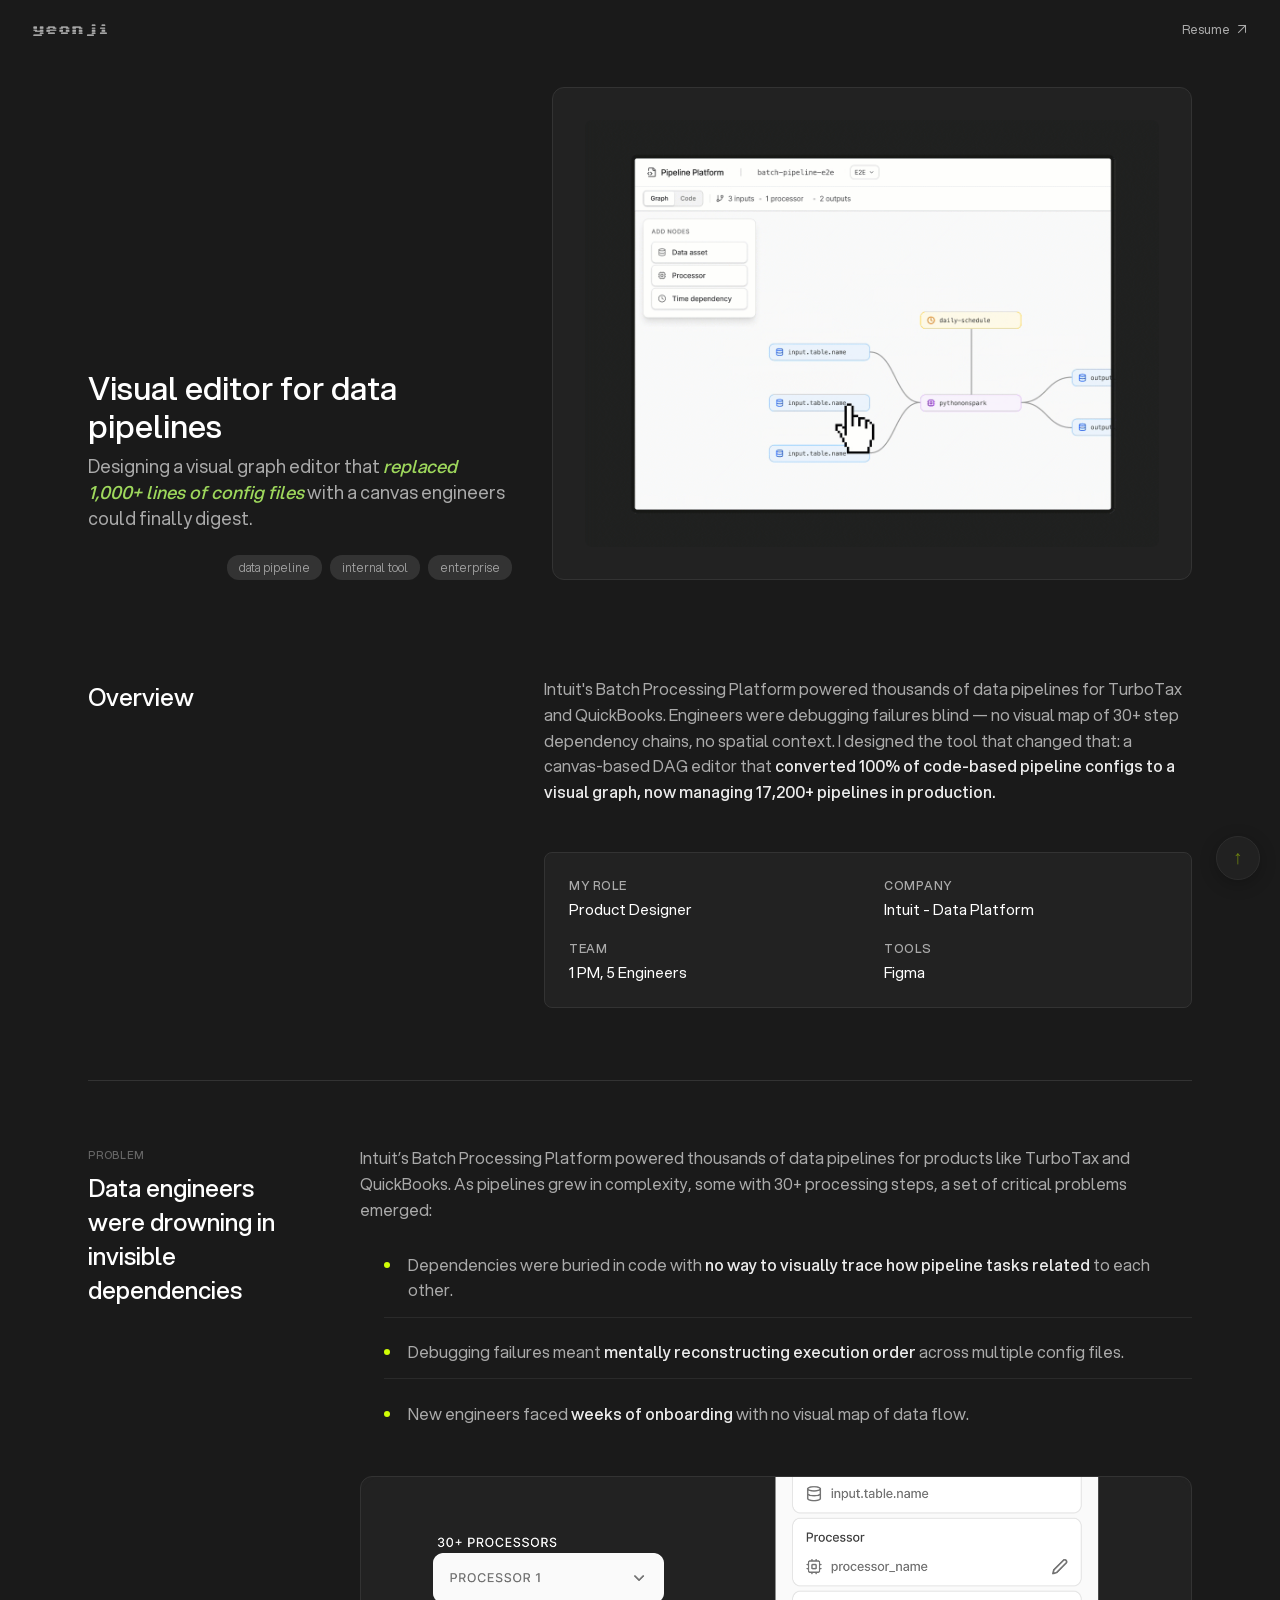
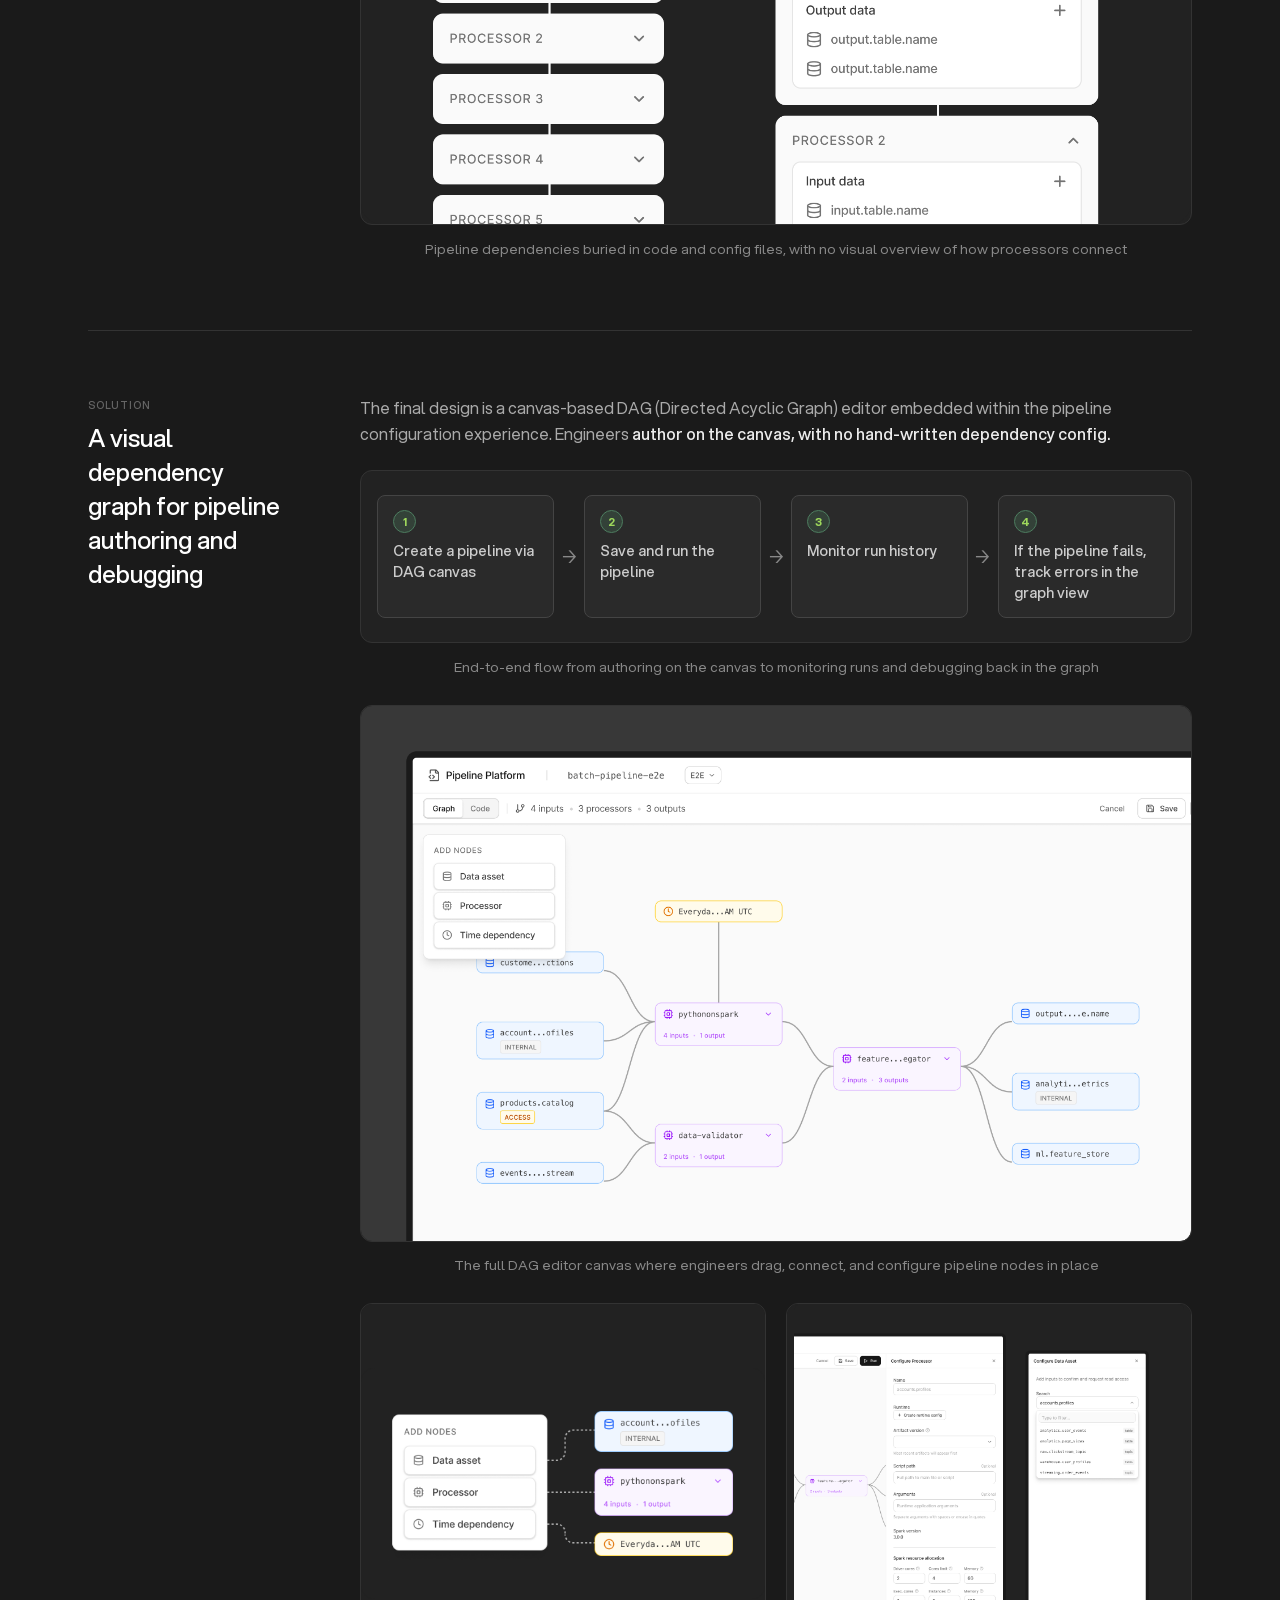
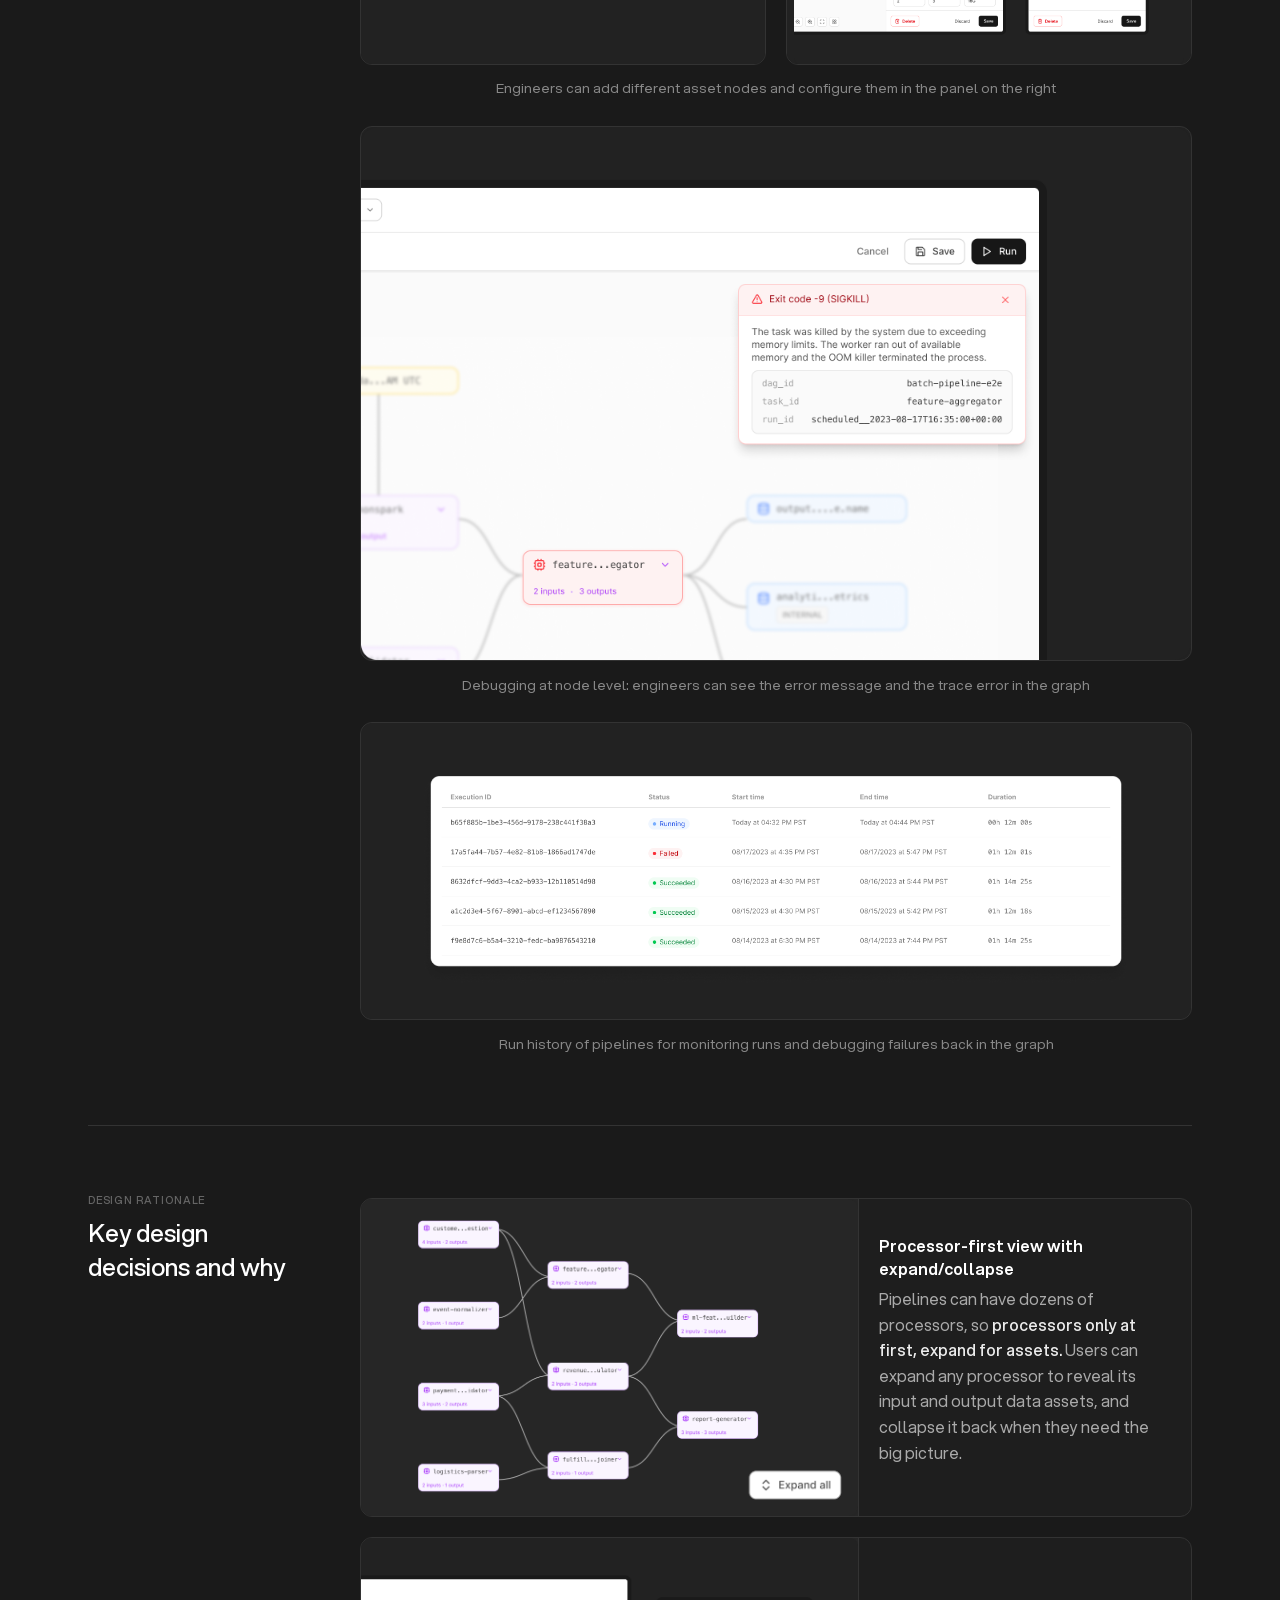
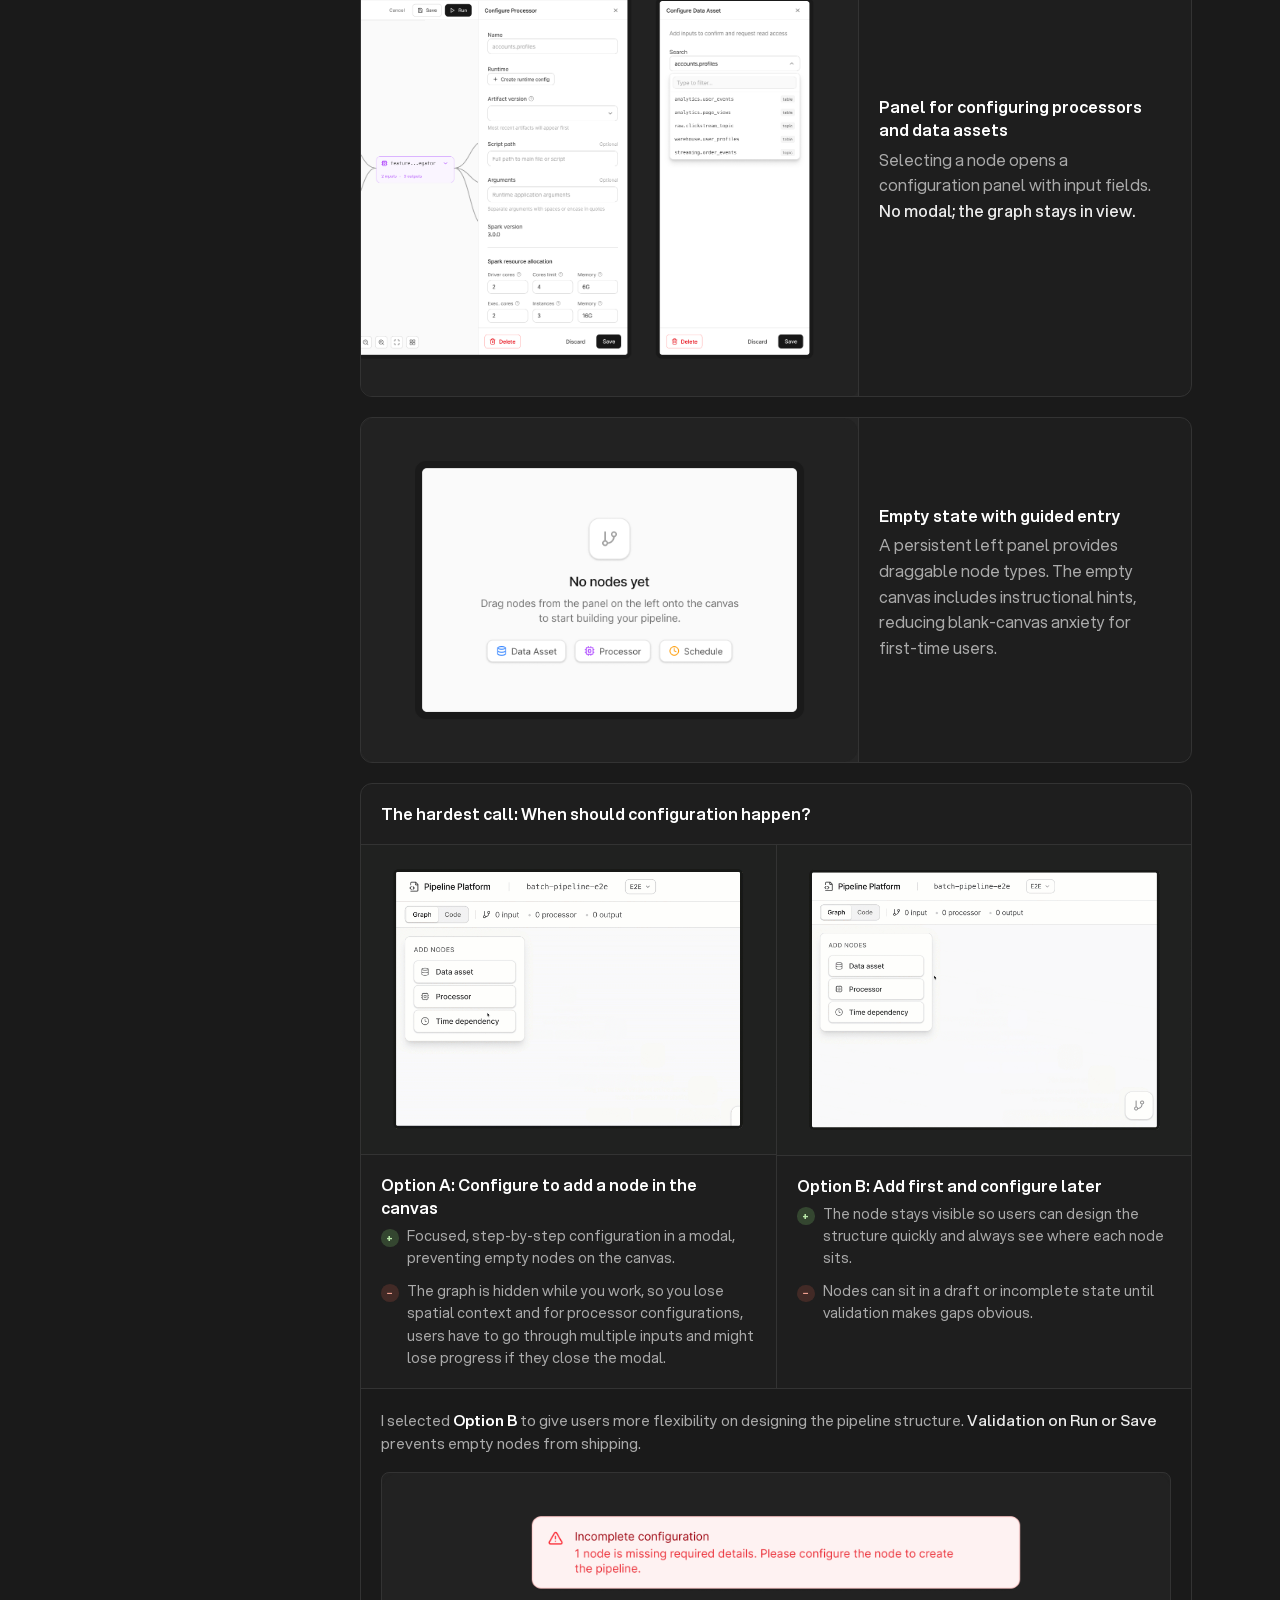
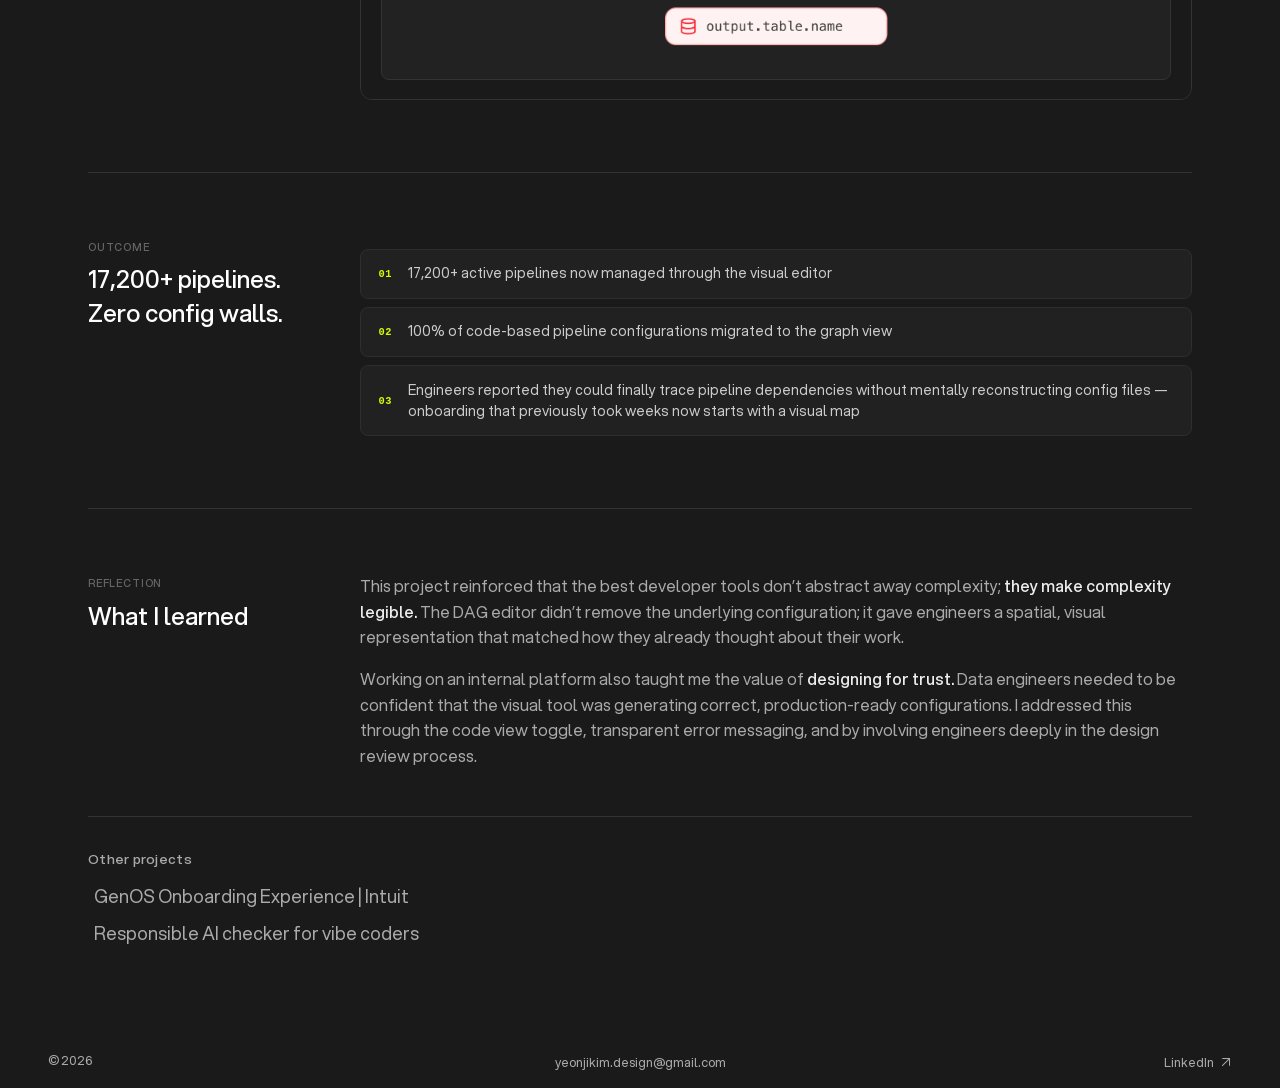
==== dag.html @ 67c159f3 "Added favicon" ====
<!DOCTYPE html>
<html lang="en">
<head>
    <meta charset="UTF-8">
    <link rel="icon" type="image/png" href="image/favicon.png">
    <meta name="viewport" content="width=device-width, initial-scale=1.0">
    <!-- Google tag (gtag.js) -->
    <script async src="https://www.googletagmanager.com/gtag/js?id=G-HZXL0F1WZH"></script>
    <script>
      window.dataLayer = window.dataLayer || [];
      function gtag(){dataLayer.push(arguments);}
      gtag('js', new Date());

      gtag('config', 'G-HZXL0F1WZH');
    </script>
    <title>Visual editor for data pipelines | Yeonji Kim</title>
    <link rel="stylesheet" href="styles.css">
    <link rel="stylesheet" href="project-styles.css">
    <link rel="preconnect" href="https://fonts.googleapis.com">
    <link rel="preconnect" href="https://fonts.gstatic.com" crossorigin>
    <link href="https://fonts.googleapis.com/css2?family=Sixtyfour&display=swap" rel="stylesheet">
</head>
<body>
    <header class="header">
        <div class="header-left">
            <a href="index.html" class="header-title glitch" title="yeonji">yeonji</a>
        </div>
        <div class="header-right">
            <a href="Resume_Yeonji_Kim.pdf" class="header-link" target="_blank">
                Resume <span class="external-icon">↗</span>
            </a>
        </div>
    </header>

    <main class="project-main">
        <div class="project-container project-dag">
            <div class="project-header">
                <div class="project-header-text">
                    <!--<p class="dag-kicker">Case study — Enterprise data platform</p>-->
                    <h1 class="project-title">Visual editor for data pipelines</h1>
                    <p class="project-subtitle">Designing a visual graph editor that <em class="dag-title-em">replaced 1,000+ lines of config files</em> with a canvas engineers could finally digest.</p>
                    <div class="project-tags">
                        <span class="tag">data pipeline</span>
                        <span class="tag">internal tool</span>
                        <span class="tag">enterprise</span>
                    </div>
                </div>
                <div class="project-header-image-wrap">
                    <img src="image/dag/main.gif" alt="Visual editor for data pipelines at Intuit Batch Processing Platform" class="project-header-image">
                </div>
            </div>

            <div class="project-content">
                <div class="project-section">
                    <div class="project-section-heading">
                        <h2>Overview</h2>
                    </div>
                    <p>Intuit's Batch Processing Platform powered thousands of data pipelines for TurboTax and QuickBooks. Engineers were debugging failures blind — no visual map of 30+ step dependency chains, no spatial context. I designed the tool that changed that: a canvas-based DAG editor that <span class="text-highlight">converted 100% of code-based pipeline configs to a visual graph, now managing 17,200+ pipelines in production.</span></p>
                    <div class="project-meta">
                        <div class="project-meta-item">
                            <span class="project-meta-label">My role</span>
                            <span class="project-meta-value">Product Designer</span>
                        </div>
                        <div class="project-meta-item">
                            <span class="project-meta-label">Company</span>
                            <span class="project-meta-value">Intuit - Data Platform</span>
                        </div>
                        <div class="project-meta-item">
                            <span class="project-meta-label">Team</span>
                            <span class="project-meta-value">1 PM, 5 Engineers</span>
                        </div>
                        <div class="project-meta-item">
                            <span class="project-meta-label">Tools</span>
                            <span class="project-meta-value">Figma</span>
                        </div>
                    </div>
                </div>

                <div class="project-section">
                    <div class="project-section-heading">
                        <p class="project-section-caption">Problem</p>
                        <h2>Data engineers were drowning in invisible dependencies</h2>
                    </div>
                    <div class="dag-section-stack">
                        <p>Intuit’s Batch Processing Platform powered thousands of data pipelines for products like TurboTax and QuickBooks. As pipelines grew in complexity, some with 30+ processing steps, a set of critical problems emerged:</p>
                        <ul class="dag-problem-list">
                            <li>Dependencies were buried in code with <span class="text-highlight">no way to visually trace how pipeline tasks related</span> to each other.</li>
                            <li>Debugging failures meant <span class="text-highlight">mentally reconstructing execution order</span> across multiple config files.</li>
                            <li>New engineers faced <span class="text-highlight">weeks of onboarding</span> with no visual map of data flow.</li>
                        </ul>
                        <figure class="dag-media-figure">
                            <img src="image/dag/problem.png" alt="Pipeline configuration and dependencies buried in code and config, without a visual graph" class="media-img" loading="lazy" decoding="async">
                            <figcaption class="dag-flow-caption">Pipeline dependencies buried in code and config files, with no visual overview of how processors connect</figcaption>
                        </figure>
                        <!--<div class="dag-stat-row">
                            <div class="dag-stat-card">
                                <span class="dag-stat-number">2,800+</span>
                                <span class="dag-stat-label">Active pipelines</span>
                            </div>
                            <div class="dag-stat-card">
                                <span class="dag-stat-number">45 min</span>
                                <span class="dag-stat-label">Avg. debug time per failure</span>
                            </div>
                            <div class="dag-stat-card">
                                <span class="dag-stat-number">30+</span>
                                <span class="dag-stat-label">Processors in complex pipelines</span>
                            </div>
                            <div class="dag-stat-card">
                                <span class="dag-stat-number">62%</span>
                                <span class="dag-stat-label">Engineers wanting visual tooling</span>
                            </div>
                        </div>-->
                    </div>
                </div>

                <div class="project-section">
                    <div class="project-section-heading">
                        <p class="project-section-caption">Solution</p>
                        <h2>A visual dependency graph for pipeline authoring and debugging</h2>
                    </div>
                    <div class="dag-section-stack">
                        <p>The final design is a canvas-based DAG (Directed Acyclic Graph) editor embedded within the pipeline configuration experience. Engineers <span class="text-highlight">author on the canvas, with no hand-written dependency config.</span></p>
                        <figure class="dag-journey-wrap">
                            <div class="dag-journey-diagram">
                                <div class="dag-journey-step">
                                    <span class="dag-journey-num">1</span>
                                    <span class="dag-journey-label">Create a pipeline via DAG canvas</span>
                                </div>
                                <span class="dag-journey-sep" aria-hidden="true">→</span>
                                <div class="dag-journey-step">
                                    <span class="dag-journey-num">2</span>
                                    <span class="dag-journey-label">Save and run the pipeline</span>
                                </div>
                                <span class="dag-journey-sep" aria-hidden="true">→</span>
                                <div class="dag-journey-step">
                                    <span class="dag-journey-num">3</span>
                                    <span class="dag-journey-label">Monitor run history</span>
                                </div>
                                <span class="dag-journey-sep" aria-hidden="true">→</span>
                                <div class="dag-journey-step">
                                    <span class="dag-journey-num">4</span>
                                    <span class="dag-journey-label">If the pipeline fails, track errors in the graph view</span>
                                </div>
                            </div>
                            <figcaption class="dag-flow-caption">End-to-end flow from authoring on the canvas to monitoring runs and debugging back in the graph</figcaption>
                        </figure>
                        <!--<figure class="dag-flow-wrap">
                            <div class="dag-flow-diagram" role="img" aria-label="Simplified flow: data asset to processor to output asset">
                                <div class="dag-flow-node dag-flow-node--asset">
                                    <span class="dag-flow-node-type">Data asset</span>
                                    <span class="dag-flow-node-name">input.table.name</span>
                                </div>
                                <span class="dag-flow-arrow" aria-hidden="true">→</span>
                                <div class="dag-flow-node dag-flow-node--processor">
                                    <span class="dag-flow-node-type">Processor</span>
                                    <span class="dag-flow-node-name">processor_name</span>
                                    <span class="dag-flow-node-meta">Input 3 · Output 2</span>
                                </div>
                                <span class="dag-flow-arrow" aria-hidden="true">→</span>
                                <div class="dag-flow-node dag-flow-node--asset">
                                    <span class="dag-flow-node-type">Data asset</span>
                                    <span class="dag-flow-node-name">output.table.name</span>
                                </div>
                            </div>
                            <figcaption class="dag-flow-caption">Simplified node flow: data assets feed into processors, which produce output assets — all visible at a glance</figcaption>
                        </figure>-->
                        <figure class="dag-media-figure">
                            <img src="image/dag/solution.png" alt="Canvas-based DAG editor showing pipeline nodes and connections" class="media-img" loading="lazy" decoding="async">
                            <figcaption class="dag-flow-caption">The full DAG editor canvas where engineers drag, connect, and configure pipeline nodes in place</figcaption>
                        </figure>
                        <div class="dag-media-row">
                            <figure class="dag-media-figure dag-media-figure--pair">
                                <img src="image/dag/solution-node.png" alt="Node states and configuration patterns" class="media-img" loading="lazy" decoding="async">
                            </figure>
                            <figure class="dag-media-figure dag-media-figure--pair">
                                <img src="image/dag/solution-panel.png" alt="Configuration panel specifications" class="media-img" loading="lazy" decoding="async">
                            </figure>
                        </div>
                        <figcaption class="dag-flow-caption">Engineers can add different asset nodes and configure them in the panel on the right</figcaption>
                        <figure class="dag-media-figure">
                            <img src="image/dag/solution-debug.png" alt="Debug and execution view" class="media-img" loading="lazy" decoding="async">
                        </figure>
                        <figcaption class="dag-flow-caption">Debugging at node level: engineers can see the error message and the trace error in the graph</figcaption>
                        <figure class="dag-media-figure">
                            <img src="image/dag/solution-run.png" alt="Run history and Airflow integration" class="media-img" loading="lazy" decoding="async">
                            <figcaption class="dag-flow-caption">Run history of pipelines for monitoring runs and debugging failures back in the graph</figcaption>
                        </figure>
                    </div>
                </div>

                <!--<div class="project-section">
                    <div class="project-section-heading">
                        <p class="project-section-caption">Research</p>
                        <h2>Two workflows, one broken mental model</h2>
                    </div>
                    <div class="dag-section-stack">
                        <p>Through stakeholder interviews and contextual inquiry with 12 data engineers, I identified two core user groups with overlapping pain points:</p>
                        <div class="dag-quote-grid">
                            <blockquote class="dag-quote">
                                <p>“I have to open 4 different files and mentally trace the execution order. One wrong link and the whole pipeline fails silently at 2 AM.”</p>
                                <footer>Senior Data Engineer, TurboTax team</footer>
                            </blockquote>
                            <blockquote class="dag-quote">
                                <p>“When I joined, it took me 3 weeks just to understand one pipeline. There’s no picture of how data flows, just a wall of YAML.”</p>
                                <footer>Junior Data Engineer, onboarded 2 months prior</footer>
                            </blockquote>
                        </div>
                        <p>The core insight was that engineers thought about pipelines as a graph, a directed flow of processors and data assets with clear dependencies, but the tooling forced them to work in a flat, linear config format. This mismatch between mental model and tool was the root cause of slow debugging, risky deployments, and painful onboarding.</p>
                    </div>
                </div>-->

            


                <div class="project-section">
                    <div class="project-section-heading">
                        <p class="project-section-caption">Design rationale</p>
                        <h2>Key design decisions and why</h2>
                    </div>
                    <div class="dag-section-stack">
                        <div class="decision-grid">
                            
                            <article class="decision-card">
                                <div class="decision-visual">
                                    <img src="image/dag/design-processor.png" alt="Connected graph with expanded data" class="decision-img" loading="lazy" decoding="async">
                                </div>
                                <div class="decision-text">
                                    <h3>Processor-first view with expand/collapse</h3>
                                    <p>Pipelines can have dozens of processors, so <span class="text-highlight">processors only at first, expand for assets.</span> Users can expand any processor to reveal its input and output data assets, and collapse it back when they need the big picture.</p>
                                </div>
                            </article>
                            <article class="decision-card">
                                <div class="decision-visual">
                                    <img src="image/dag/solution-panel.png" alt="Panel for configuring the processor" class="decision-img" loading="lazy" decoding="async">
                                </div>
                                <div class="decision-text">
                                    <h3>Panel for configuring processors and data assets</h3>
                                    <p>Selecting a node opens a configuration panel with input fields. <span class="text-highlight">No modal; the graph stays in view.</span></p>
                                </div>
                            </article>
                            <article class="decision-card">
                                <div class="decision-visual">
                                    <img src="image/dag/design-empty.png" alt="Empty state with guided entry" class="decision-img" loading="lazy" decoding="async">
                                </div>
                                <div class="decision-text">
                                    <h3>Empty state with guided entry</h3>
                                    <p>A persistent left panel provides draggable node types. The empty canvas includes instructional hints, reducing blank-canvas anxiety for first-time users.</p>
                                </div>
                            </article>
                            <div class="dag-compare-card">
                                <h3 class="dag-compare-title">The hardest call: When should configuration happen?</h3>
                                <div class="dag-compare-side">
                                    <div class="dag-compare-img-wrap">
                                        <img src="image/dag/design-1.1.gif" alt="Modal dialog interrupts the graph view" class="dag-compare-img" loading="lazy" decoding="async">
                                    </div>
                                    <div class="dag-compare-content">
                                        <h3>Option A: Configure to add a node in the canvas</h3>
                                        <div class="dag-compare-pros-cons">
                                            <p class="dag-compare-line dag-compare-line--pro">
                                                <span class="dag-compare-icon dag-compare-icon--plus" aria-hidden="true"></span>
                                                <span class="dag-compare-line-text"><span class="visually-hidden">Pro: </span>Focused, step-by-step configuration in a modal, preventing empty nodes on the canvas.</span>
                                            </p>
                                            <p class="dag-compare-line dag-compare-line--con">
                                                <span class="dag-compare-icon dag-compare-icon--minus" aria-hidden="true"></span>
                                                <span class="dag-compare-line-text"><span class="visually-hidden">Con: </span>The graph is hidden while you work, so you lose spatial context and for processor configurations, users have to go through multiple inputs and might lose progress if they close the modal.</span>
                                            </p>
                                        </div>
                                    </div>
                                </div>
                                <div class="dag-compare-side">
                                    <div class="dag-compare-img-wrap">
                                        <img src="image/dag/design-1.2.gif" alt="Side panel keeps the graph visible" class="dag-compare-img" loading="lazy" decoding="async">
                                    </div>
                                    <div class="dag-compare-content">
                                        <h3>Option B: Add first and configure later</h3>
                                        <div class="dag-compare-pros-cons">
                                            <p class="dag-compare-line dag-compare-line--pro">
                                                <span class="dag-compare-icon dag-compare-icon--plus" aria-hidden="true"></span>
                                                <span class="dag-compare-line-text"><span class="visually-hidden">Pro: </span>The node stays visible so users can design the structure quickly and always see where each node sits.</span>
                                            </p>
                                            <p class="dag-compare-line dag-compare-line--con">
                                                <span class="dag-compare-icon dag-compare-icon--minus" aria-hidden="true"></span>
                                                <span class="dag-compare-line-text"><span class="visually-hidden">Con: </span>Nodes can sit in a draft or incomplete state until validation makes gaps obvious.</span>
                                            </p>
                                        </div>
                                    </div>
                                </div>
                                <div class="dag-compare-merge">
                                    <p class="dag-compare-merge-text">I selected <strong>Option B</strong> to give users more flexibility on designing the pipeline structure. <span class="text-highlight">Validation on Run or Save</span> prevents empty nodes from shipping.</p>
                                    <div class="dag-compare-merge-img-wrap">
                                        <img src="image/dag/solution-val.png" class="dag-compare-merge-img" loading="lazy" decoding="async">
                                    </div>
                                </div>
                            </div>
                        </div>
                    </div>
                </div>

                <!--<div class="project-section">
                    <div class="project-section-heading">
                        <p class="project-section-caption">Principles</p>
                        <h2>Why these patterns matter</h2>
                    </div>
                    <div class="dag-section-stack">
                        <p><strong>Graph-first, code-second.</strong> I designed a toggle between the visual graph and the generated code view. The graph is the primary authoring surface, but engineers can always inspect the underlying Airflow config. This dual-mode approach respects both visual thinkers and those who need code-level control.</p>
                        <p><strong>Progressive disclosure through node expansion.</strong> Processor nodes start collapsed (showing name and type) and expand to reveal input/output data assets on demand. This prevents visual overload in complex pipelines while keeping all information one click away.</p>
                        <p><strong>Contextual configuration, not modal interruption.</strong> Clicking a node opens a side panel rather than a modal dialog. This preserves spatial context, so engineers can see where a processor sits in the graph while configuring its Spark resources, runtime engine, and time dependencies.</p>
                        <p><strong>Error states with pipeline-level awareness.</strong> When a pipeline has validation issues, the system surfaces errors at the page level with specific guidance, and individual nodes with problems receive visual indicators. This transforms cryptic deployment failures into preventable, in-context warnings.</p>
                        <ul class="dag-tag-list" aria-label="Themes">
                            <li><span class="dag-tag dag-tag--green">Design thinking</span></li>
                            <li><span class="dag-tag dag-tag--green">Systems thinking</span></li>
                            <li><span class="dag-tag dag-tag--peach">Technical literacy</span></li>
                            <li><span class="dag-tag dag-tag--blue">User empathy</span></li>
                            <li><span class="dag-tag dag-tag--peach">Visual design</span></li>
                            <li><span class="dag-tag dag-tag--blue">Communication</span></li>
                        </ul>
                    </div>
                </div>

                <div class="project-section">
                    <div class="project-section-heading">
                        <p class="project-section-caption">Impact</p>
                        <h2>Measurable improvement across the board</h2>
                    </div>
                    <div class="dag-section-stack">
                        <div class="dag-outcome-grid">
                            <article class="dag-outcome-card">
                                <span class="dag-outcome-icon dag-outcome-icon--down" aria-hidden="true">▼</span>
                                <h3>68% faster onboarding</h3>
                                <p>New engineers understood pipeline structure in days instead of weeks</p>
                            </article>
                            <article class="dag-outcome-card">
                                <span class="dag-outcome-icon dag-outcome-icon--up" aria-hidden="true">▲</span>
                                <h3>40% fewer deployment errors</h3>
                                <p>Visual validation caught dependency issues before they reached production</p>
                            </article>
                            <article class="dag-outcome-card">
                                <span class="dag-outcome-icon dag-outcome-icon--dot" aria-hidden="true">●</span>
                                <h3>3× authoring speed</h3>
                                <p>Pipeline creation time dropped from hours to under 30 minutes for typical flows</p>
                            </article>
                        </div>
                    </div>
                </div>-->

                <div class="project-section">
                    <div class="project-section-heading">
                        <p class="project-section-caption">Outcome</p>
                        <h2>17,200+ pipelines. Zero config walls.</h2>
                    </div>
                    <div class="project-next-steps">
                        <div class="next-step-item">
                            <span class="next-step-num">01</span>
                            <span class="next-step-text">17,200+ active pipelines now managed through the visual editor</span>
                        </div>
                        <div class="next-step-item">
                            <span class="next-step-num">02</span>
                            <span class="next-step-text">100% of code-based pipeline configurations migrated to the graph view</span>
                        </div>
                        <div class="next-step-item">
                            <span class="next-step-num">03</span>
                            <span class="next-step-text">Engineers reported they could finally trace pipeline dependencies without mentally reconstructing config files — onboarding that previously took weeks now starts with a visual map</span>
                        </div>
                    </div>
                </div>

                <div class="project-section">
                    <div class="project-section-heading">
                        <p class="project-section-caption">Reflection</p>
                        <h2>What I learned</h2>
                    </div>
                    <div class="dag-section-stack">
                        <p>This project reinforced that the best developer tools don’t abstract away complexity; <span class="text-highlight">they make complexity legible.</span> The DAG editor didn’t remove the underlying configuration; it gave engineers a spatial, visual representation that matched how they already thought about their work.</p>
                        <p>Working on an internal platform also taught me the value of <span class="text-highlight">designing for trust.</span> Data engineers needed to be confident that the visual tool was generating correct, production-ready configurations. I addressed this through the code view toggle, transparent error messaging, and by involving engineers deeply in the design review process.</p>
                    </div>
                </div>
            </div>

            <nav class="project-next" aria-label="Other projects">
                <p class="project-next-heading">Other projects</p>
                <ul class="project-next-list">
                    <li class="project-next-item">
                        <a href="genai-registry.html" class="project-next-link">
                            <span class="project-next-inner">
                                <span class="project-next-arrow" aria-hidden="true">→</span>
                                <span class="project-next-title">GenOS Onboarding Experience | Intuit</span>
                            </span>
                        </a>
                    </li>
                    <li class="project-next-item">
                        <a href="rai-checker.html" class="project-next-link">
                            <span class="project-next-inner">
                                <span class="project-next-arrow" aria-hidden="true">→</span>
                                <span class="project-next-title">Responsible AI checker for vibe coders</span>
                            </span>
                        </a>
                    </li>
                </ul>
            </nav>
        </div>
    </main>

    <footer class="footer">
        <div class="footer-left header-text">
            &copy; 2026
        </div>
        <div class="footer-center">
            <a href="mailto:yeonjikim.design@gmail.com" class="header-link">
                yeonjikim.design@gmail.com
            </a>
        </div>
        <div class="footer-right">
            <a href="https://www.linkedin.com/in/yeonji-kim/" target="_blank" class="header-link">
                LinkedIn <span class="external-icon">↗</span>
            </a>
        </div>
    </footer>

    <script src="script.js"></script>
</body>
</html>
---- styles.css ----
/* Reset and Base Styles */
* {
    margin: 0;
    padding: 0;
    box-sizing: border-box;
    scrollbar-width: thin;
    scrollbar-color: #4a4a4a #1a1a1a;
}

/* Text selection styling */
::selection {
    background-color: #D0FE05;
    color: #1a1a1a;
}

::-moz-selection {
    background-color: #D0FE05;
    color: #1a1a1a;
}


@font-face {
    font-family: 'Aspekta Variable';
    font-weight: 100 900;
    font-display: swap;
    font-style: normal;
    src: url('fonts/AspektaVF.woff2') format('woff2');
  }

/* Typography */
h1, h2, h3, h4, h5, h6 {
    font-family: Aspekta Variable, sans-serif;
    font-weight: 600;
}

.projects-heading {
    font-family: Aspekta Variable, sans-serif;
    font-weight: 500;
}

.project-title {
    font-family: Aspekta Variable, sans-serif;
    font-weight: 500;
}

html, body {
    height: 100%;
    font-family: Aspekta Variable, sans-serif;
    /*font-family: Arial, -apple-system, BlinkMacSystemFont, 'Segoe UI', Roboto, sans-serif;*/
    background-color: #1a1a1a;
    color: #ffffff;
    overflow-x: hidden;
}

html {
    scroll-behavior: smooth;
}

/* WebKit scrollbars (Chrome, Safari, Edge) – viewport + nested scroll areas */
html::-webkit-scrollbar,
*::-webkit-scrollbar {
    width: 10px;
    height: 10px;
}

html::-webkit-scrollbar-track,
*::-webkit-scrollbar-track {
    background: #1a1a1a;
}

html::-webkit-scrollbar-thumb,
*::-webkit-scrollbar-thumb {
    background: #3d3d3d;
    border-radius: 999px;
    border: 2px solid #1a1a1a;
}

html::-webkit-scrollbar-thumb:hover,
*::-webkit-scrollbar-thumb:hover {
    background: #505050;
    box-shadow: 0 0 0 1px rgba(208, 254, 5, 0.2);
}

html::-webkit-scrollbar-thumb:active,
*::-webkit-scrollbar-thumb:active {
    background: #5c5c5c;
}

html::-webkit-scrollbar-corner,
*::-webkit-scrollbar-corner {
    background: #1a1a1a;
}

body {
    display: flex;
    flex-direction: column;
    height: 100vh;
}

/* Header Styles */
.header {
    display: flex;
    justify-content: space-between;
    align-items: center;
    padding: 2rem 3rem;
    width: 100%;
    position: relative;
    z-index: 10;
}

.header-left, .header-center, .header-right {
    flex: 1;
}

.header-center {
    text-align: center;
}

.header-right {
    text-align: right;
}

.header-title{
    color: #aaaaaa;
    text-decoration: none;
    font-family: 'Sixtyfour';
    font-weight: 400;
    font-size: 0.8rem;
    transition: color 0.2s ease;
}

.header-title:hover{
    color: #D0FE05;
    font-weight: 400;
}

.header-link {
    color: #aaaaaa;
    text-decoration: none;
    font-weight: 400;
    font-size: 0.8rem;
    transition: color 0.2s ease;
}

.header-text {
    color: #aaaaaa;
    text-decoration: none;
    font-weight: 400;
    font-size: 0.8rem;
    transition: color 0.2s ease;
}

.header-link:hover {
    color: #D0FE05;
    font-weight: 400;
}

.external-icon {
    font-size: 0.8rem;
    margin-left: 0.25rem;
}

/* Footer Styles */
.footer {
    display: flex;
    justify-content: space-between;
    align-items: center;
    padding: 1rem 2rem;
    width: 100%;
    position: relative;
    z-index: 10;
}

.footer-left, .footer-center, .footer-right {
    flex: 1;
}

.footer-center {
    text-align: center;
}

.footer-right {
    text-align: right;
}

.header-link {
    color: #aaaaaa;
    text-decoration: none;
    font-weight: 400;
    font-size: 0.8rem;
    transition: color 0.2s ease;
}

.header-link:hover {
    color: #D0FE05;
    font-weight: 400;
}

/* Main Content */
.main-content {
    flex: 1;
    display: flex;
    align-items: stretch;
    justify-content: center;
    padding: 0;
    width: 100%;
    height: calc(100vh - 100px);
    box-sizing: border-box;
}

.content-wrapper {
    display: flex;
    flex-direction: column;
    align-items: center;
    width: 100%;
    max-width: 1200px;
    padding: 2rem 3rem;
    gap: 1.5rem;
}

/* About Section */
.about-section {
    width: 100%;
    flex: 1;
    display: flex;
    justify-content: center;
    align-items: flex-start;
    position: relative;
    min-height: 0;
}

.project-preview-overlay {
    position: absolute;
    inset: 0;
    background-color: #212121;
    border-radius: 12px;
    overflow: hidden;
    opacity: 0;
    pointer-events: none;
    z-index: 1;
    transition: opacity 0.3s ease-in-out;
}

/* Preview image on its own layer so the overlay fill stays #212121 (letterbox + transparent GIF areas). */
.project-preview-overlay::after {
    content: '';
    position: absolute;
    inset: 0;
    background-color: transparent;
    background-image: none;
    background-position: center center;
    background-size: contain;
    background-repeat: no-repeat;
    pointer-events: none;
}

.content-wrapper:has(.project-card:hover) .project-preview-overlay {
    opacity: 1;
}

.content-wrapper:has(.project-card--preview-dag:hover) .project-preview-overlay::after {
    background-image: url('image/dag/main.gif');
}

.content-wrapper:has(.project-card--preview-genai:hover) .project-preview-overlay::after {
    background-image: url('image/genai/main.png');
}

.content-wrapper:has(.project-card--preview-rai:hover) .project-preview-overlay::after {
    background-image: url('image/rai/thumbnail.png');
}

.about-content {
    position: relative;
    z-index: 0;
    text-align: left;
    max-width: 1200px;
    width: 100%;
}

.intro-text, .experience-text {
    font-size: 0.9rem;
    line-height: 1.7;
    margin-bottom: 0.5rem;
    color: #aaaaaa;
    font-weight: 400;
}

.intro-text em {
    font-size: 0.9rem;
    /*font-style: italic;*/
    color: #aaaaaa;
    font-weight: 700;
    /*font-family: 'Playfair Display', serif;*/
}

.intro-highlight {
    font-weight: 600;
    color: #ffffff;
}

/*
 * Inline skim emphasis — lighter than headings: h3 uses #fff / 600+; this stays
 * body-sized, weight 500, and a soft mid-gray so it lifts slightly off #aaa copy
 * without reading like a title.
 */
.text-highlight {
    font-size: inherit;
    line-height: inherit;
    font-style: normal;
    font-weight: 500;
    color: #ececec;
}

.company-link {
    --company-link-muted: #aaaaaa;
    --company-link-highlight: #D0FE05;
    text-decoration: underline;
    text-decoration-thickness: 1px;
    text-underline-offset: 6px;
    text-decoration-color: var(--company-link-highlight);
    font-weight: 400;
    color: transparent;
    background-image: linear-gradient(
        90deg,
        var(--company-link-highlight) 0%,
        var(--company-link-highlight) 50%,
        var(--company-link-muted) 50%,
        var(--company-link-muted) 100%
    );
    background-size: 200% 100%;
    background-position: 100% 0;
    background-repeat: no-repeat;
    -webkit-background-clip: text;
    background-clip: text;
    transition: background-position 0.45s cubic-bezier(0.22, 1, 0.36, 1);
}

.company-link:hover,
.company-link:focus-visible {
    background-position: 0 0;
}

@media (prefers-reduced-motion: reduce) {
    .company-link {
        transition: none;
        color: var(--company-link-muted);
        background-image: none;
        -webkit-background-clip: unset;
        background-clip: unset;
    }

    .company-link:hover,
    .company-link:focus-visible {
        color: var(--company-link-highlight);
    }
}

.identity-line {
    display: flex;
    align-items: center;
    gap: 0.25rem;
    margin-top: 1rem;
    font-size: 1rem;
}

.korean-flag, .location-pin {
    font-size: 0.8rem;
}

.korean-name, .location {
    font-size: 0.8rem;
    font-weight: 300;
    color: #aaaaaa;
}

.separator {
    color: #aaaaaa;
    font-weight: 300;
}

/* Projects Section */
.projects-section {
    width: 100%;
    max-width: 1200px;
    display: flex;
    flex-direction: column;
    align-items: flex-start;
}

.projects-heading {
    font-style: italic;
    font-size: 0.9rem;
    font-weight: 400;
    margin-bottom: 0.5rem;
    color: #D0FE05;
    text-align: left;
    width: 100%;
    font-family: Aspekta Variable, sans-serif;
}

.projects-grid {
    display: flex;
    flex-direction: column;
    gap: 0;
    width: 100%;
}

/* Project Cards */
.project-card {
    cursor: pointer;
    display: flex;
    flex-direction: row;
    align-items: center;
    gap: 1.25rem;
    padding: 16px 0 1rem;
    border-bottom: 1px solid #333333;
    margin: 0;
    position: relative;
    background-color: transparent;
    animation: none !important;
}

.project-number {
    font-size: 0.75rem;
    font-weight: 400;
    color: #555555;
    font-family: Aspekta Variable, sans-serif;
    letter-spacing: 0.5px;
    flex-shrink: 0;
    width: 1.5rem;
}

.project-card:hover {
    background-color: transparent;
}

.project-card * {
    transform: none !important;
    transition: none !important;
    animation: none !important;
}

/* Arrow pushes title right on hover */

.project-card .project-title {
    transition: color 0.3s ease-in-out !important;
}

.project-card:hover .project-title {
    color: #D0FE05;
}

.project-card:last-child {
    border-bottom: none;
}

.project-info {
    display: flex;
    flex-direction: row;
    flex-wrap: wrap;
    align-items: center;
    gap: 0.75rem;
    position: relative;
    width: 100%;
}

.project-title-row {
    display: flex;
    flex-direction: row;
    align-items: center;
    gap: 0.35rem;
    flex: 0 1 auto;
    width: fit-content;
    max-width: 100%;
    min-width: 0;
}

.project-title {
    font-size: 0.9rem;
    font-weight: 400;
    color: #aaaaaa;
    line-height: 1.4;
    font-family: Aspekta Variable, sans-serif;
    margin: 0;
    flex: 0 1 auto;
    min-width: 0;
    max-width: 100%;
}

.project-tags {
    display: flex;
    gap: 0.5rem;
    flex-wrap: wrap;
    flex-shrink: 0;
    justify-content: flex-end;
    margin-left: auto;
}

.tag {
    background-color: #333333;
    color: #aaaaaa;
    padding: 0.25rem 0.75rem;
    border-radius: 12px;
    font-size: 0.75rem;
    font-weight: 300;
}

.project-arrow {
    flex-shrink: 0;
    align-self: center;
    font-size: 1rem;
    line-height: 1;
    color: #D0FE05;
    opacity: 0;
    width: 0;
    overflow: hidden;
    transform: translateX(-8px) !important;
    transition:
        width 0.35s cubic-bezier(0.22, 1, 0.36, 1),
        opacity 0.25s ease,
        transform 0.35s cubic-bezier(0.22, 1, 0.36, 1) !important;
}

.project-card:hover .project-arrow {
    opacity: 1;
    width: 1.25rem;
    transform: translateX(0) !important;
}

/* Responsive Design for 1440x1024 */
@media (max-width: 1440px) {
    .main-content {
        height: calc(100vh - 80px);
    }
    
    .content-wrapper {
        padding: 1.5rem 2rem;
        gap: 1.5rem;
    }
    
    .header {
        padding: 1rem 2rem;
    }
    
    .projects-grid {
        /*gap: 1.5rem;*/
    }
}

@media (max-width: 1200px) {
    .project-card {
        flex-direction: column;
    }
}

/* Ensure 100% height without scrolling */
@media (min-height: 1024px) {
    .main-content {
        height: calc(100vh - 90px);
    }
    
    .content-wrapper {
        gap: 1.5rem;
    }
}

/* glitch animation*/
.glitch{
    position: relative;
    display: inline-block;
    animation: glitch 1s linear infinite;
  }
  
  @keyframes glitch{
    2%,64%{
      transform: translate(2px,0) skew(0deg);
    }
    4%,60%{
      transform: translate(-2px,0) skew(0deg);
    }
    62%{
      transform: translate(0,0) skew(5deg); 
    }
  }
  
  .glitch:before,
  .glitch:after{
    content: attr(title);
    position: absolute;
    left: 0;
  }
  
  .glitch:before{
    animation: glitchTop 1s linear infinite;
    clip-path: polygon(0 0, 100% 0, 100% 33%, 0 33%);
    -webkit-clip-path: polygon(0 0, 100% 0, 100% 33%, 0 33%);
  }
  
  @keyframes glitchTop{
    2%,64%{
      transform: translate(2px,-2px);
    }
    4%,60%{
      transform: translate(-2px,2px);
    }
    62%{
      transform: translate(13px,-1px) skew(-13deg); 
    }
  }
  
  .glitch:after{
    animation: glitchBotom 1.5s linear infinite;
    clip-path: polygon(0 67%, 100% 67%, 100% 100%, 0 100%);
    -webkit-clip-path: polygon(0 67%, 100% 67%, 100% 100%, 0 100%);
  }
  
  @keyframes glitchBotom{
    2%,64%{
      transform: translate(-2px,0);
    }
    4%,60%{
      transform: translate(-2px,0);
    }
    62%{
      transform: translate(-22px,5px) skew(21deg); 
    }
  }

/* Custom cursor: dual ring + difference blend (fine pointer only) */
.custom-cursor {
    pointer-events: none;
    position: fixed;
    inset: 0;
    z-index: 10001;
    overflow: visible;
    opacity: 0;
    transition: opacity 0.2s ease;
    mix-blend-mode: difference;
}

.custom-cursor.is-visible {
    opacity: 1;
}

.custom-cursor__ball {
    position: fixed;
    top: 0;
    left: 0;
    will-change: transform;
}

.custom-cursor__ball--big .custom-cursor__ball-core {
    position: relative;
    width: 30px;
    height: 30px;
    border-radius: 50%;
    background-color: #ffffff;
    transform-origin: center center;
    transition: transform 0.3s cubic-bezier(0.22, 1, 0.36, 1);
}

.custom-cursor__ball--big svg {
    display: none;
}

.custom-cursor.is-hover .custom-cursor__ball--big .custom-cursor__ball-core {
    transform: scale(3);
}

.custom-cursor.is-hover .custom-cursor__ball--small {
    opacity: 0;
}

.custom-cursor__hover-label {
    position: absolute;
    inset: 0;
    display: flex;
    align-items: center;
    justify-content: center;
    font-size: 0;
    color: #1a1a1a;
    opacity: 0;
    transition: opacity 0.2s ease, font-size 0.3s cubic-bezier(0.22, 1, 0.36, 1);
    pointer-events: none;
    line-height: 1;
}

.custom-cursor.is-hover .custom-cursor__hover-label {
    opacity: 1;
    font-size: 10px;
}

.custom-cursor__zoom-label {
    position: absolute;
    inset: 0;
    display: flex;
    align-items: center;
    justify-content: center;
    font-size: 0;
    font-weight: 300;
    color: #1a1a1a;
    opacity: 0;
    transition: opacity 0.2s ease, font-size 0.3s cubic-bezier(0.22, 1, 0.36, 1);
    pointer-events: none;
    line-height: 1;
}

.custom-cursor.is-zoom .custom-cursor__ball--big .custom-cursor__ball-core {
    transform: scale(3);
}

.custom-cursor.is-zoom .custom-cursor__zoom-label {
    opacity: 1;
    font-size: 10px;
}

.custom-cursor.is-zoom .custom-cursor__ball--small,
.custom-cursor.is-zoom-out .custom-cursor__ball--small {
    opacity: 0;
}

.custom-cursor.is-zoom-out .custom-cursor__ball--big .custom-cursor__ball-core {
    transform: scale(3);
}

.custom-cursor.is-zoom-out .custom-cursor__zoom-label {
    opacity: 1;
    font-size: 10px;
}

.custom-cursor__ball--small svg {
    display: block;
}

.custom-cursor__ball--small circle {
    fill: #ffffff;
}

img.dag-zoomable {
    cursor: zoom-in;
}

@media (pointer: fine) {
    body.custom-cursor--active,
    body.custom-cursor--active *:not(input):not(textarea):not(select) {
        cursor: none !important;
    }

    body.custom-cursor--active input:not([type="checkbox"]):not([type="radio"]),
    body.custom-cursor--active textarea,
    body.custom-cursor--active select {
        cursor: auto;
    }
}

@media (prefers-reduced-motion: reduce) {
    body.custom-cursor--active {
        cursor: auto;
    }

    .custom-cursor {
        display: none !important;
    }
}
---- project-styles.css ----
/* Project Page Styles – theme aligned with styles.css */

/*
 * Let html/body grow with content on case studies. Otherwise height: 100% + body 100vh
 * can trap overflow in a way where window/document scroll APIs do nothing in some browsers.
 */
/* 
 * Override styles.css settings that break position:sticky:
 * - height: 100% / 100vh constrains scroll container
 * - overflow-x: hidden creates a new scroll container
 * Using !important because styles.css loads first and sets these on html,body together
 */
html:has(.project-main),
html:has(.project-main) body {
    height: auto !important;
    min-height: 100vh !important;
    overflow: visible !important;
    overflow-x: clip !important;
}

/* Ensure no ancestor creates a containing block that breaks sticky */
body:has(.project-main) .project-main,
body:has(.project-main) .project-container,
body:has(.project-main) .project-content {
    overflow: visible !important;
    transform: none !important;
}

body:has(.project-main) .footer {
    padding-left: 3rem;
    padding-right: 3rem;
    margin-top: auto;
}

/* Back to top (injected on project pages via script.js) */
@keyframes scroll-top-arrow-bob {
    0%,
    100% {
        transform: translateY(0);
    }
    50% {
        transform: translateY(-5px);
    }
}

.scroll-top-btn {
    position: fixed;
    bottom: max(1.25rem, env(safe-area-inset-bottom, 0px));
    right: max(1.25rem, env(safe-area-inset-right, 0px));
    z-index: 9999;
    width: 2.75rem;
    height: 2.75rem;
    padding: 0;
    border: 1px solid #444444;
    border-radius: 50%;
    background-color: #2a2a2a;
    color: #D0FE05;
    font-size: 1.2rem;
    line-height: 1;
    cursor: pointer;
    opacity: 1;
    visibility: visible;
    pointer-events: auto;
    display: flex;
    align-items: center;
    justify-content: center;
    transform: translateZ(0);
    transition:
        background-color 0.2s ease,
        border-color 0.2s ease,
        color 0.2s ease,
        opacity 0.2s ease;
    box-shadow: 0 4px 18px rgba(0, 0, 0, 0.55);
}

.scroll-top-icon {
    display: block;
    line-height: 1;
    transition: transform 0.25s cubic-bezier(0.22, 1, 0.36, 1);
}

.scroll-top-btn:hover .scroll-top-icon,
.scroll-top-btn:focus-visible .scroll-top-icon {
    animation: scroll-top-arrow-bob 0.55s ease-in-out infinite;
}

/* Subtle when already at top; full contrast after scrolling */
.scroll-top-btn.scroll-top-btn--dim {
    opacity: 0.45;
}

.scroll-top-btn.scroll-top-btn--dim:hover,
.scroll-top-btn.scroll-top-btn--dim:focus-visible {
    opacity: 1;
}

.scroll-top-btn:hover,
.scroll-top-btn:focus-visible {
    background-color: #333333;
    border-color: #D0FE05;
    color: #D0FE05;
    outline: none;
}

.scroll-top-btn:focus-visible {
    box-shadow: 0 0 0 2px #1a1a1a, 0 0 0 4px #D0FE05;
}

@media (prefers-reduced-motion: reduce) {
    .scroll-top-btn {
        transition: none;
    }

    .scroll-top-btn:hover .scroll-top-icon,
    .scroll-top-btn:focus-visible .scroll-top-icon {
        animation: none;
        transform: translateY(-2px);
    }
}

/* Rectangle frame expanding from center on load */
@keyframes project-expand {
    from {
        opacity: 0;
        transform: scale(0.92) translateY(12px);
    }
    to {
        opacity: 1;
        /* none = no transform on container after load, so position:sticky works on h2 */
        transform: none;
    }
}

/* Typography for project pages */
.project-title {
    font-family: Aspekta Variable, sans-serif;
    font-weight: 500;
}

.project-section h2 {
    font-family: Aspekta Variable, sans-serif;
    font-weight: 600;
}

.feature-card h3 {
    font-family: Aspekta Variable, sans-serif;
    font-weight: 500;
}

.project-main {
    flex: 1;
    display: flex;
    justify-content: center;
    align-items: flex-start;
    padding: 2rem 3rem 5.5rem;
    max-width: 1200px;
    margin: 0 auto;
    width: 100%;
}

.project-container {
    width: 100%;
    max-width: 1200px;
    /* Animation removed - transform (even animated) breaks position:sticky on descendants */
}

.project-header {
    display: flex;
    flex-direction: row;
    align-items: flex-end;
    gap: 2.5rem;
    margin-bottom: 6rem;
    text-align: left;
}

.project-header-text {
    flex: 1;
    min-width: 0;
}

.project-header-image {
    width: 100%;
    height: auto;
    border-radius: 8px;
    display: block;
    object-fit: cover;
}

.project-header-image-wrap {
    width: 58%;
    max-width: 720px;
    min-width: 0;
    flex-shrink: 0;
    background-color: #222222;
    border: 1px solid #333333;
    border-radius: 12px;
    padding: 32px;
    display: flex;
    align-items: center;
    justify-content: center;
}

.project-title {
    font-size: 2rem;
    font-weight: 500;
    color: #ffffff;
    margin-bottom: 0.5rem;
    line-height: 1.2;
}

.project-subtitle {
    font-size: 1.125rem;
    color: #aaaaaa;
    margin-bottom: 1.5rem;
    font-weight: 400;
}

.project-header-right {
    display: flex;
    flex-direction: column;
    align-items: flex-end;
    gap: 0.75rem;
    width: 58%;
    max-width: 720px;
    min-width: 0;
    flex-shrink: 0;
}

.project-header-right .project-header-image-wrap {
    width: 100%;
    max-width: none;
}

.project-live-btn-wrap {
    display: flex;
    justify-content: flex-end;
    margin-top: 0.75rem;
}

.project-live-btn {
    display: inline-flex;
    align-items: center;
    gap: 0.25rem;
    margin-top: 0;
    flex-shrink: 0;
    padding: 0.55rem 1.1rem;
    font-size: 0.8rem;
    font-weight: 600;
    color: #1a1a1a;
    background-color: #D0FE05;
    border-radius: 999px;
    text-decoration: none;
    transition: background-color 0.2s ease, transform 0.15s ease;
}

.project-live-btn:hover {
    background-color: #c0ee00;
    transform: translateY(-1px);
}

.project-header .project-tags {
    display: flex;
    gap: 0.5rem;
    flex-wrap: wrap;
}

.project-header .tag {
    background-color: #333333;
    color: #aaaaaa;
    padding: 0.25rem 0.75rem;
    border-radius: 12px;
    font-size: 0.75rem;
    font-weight: 300;
}

.project-content {
    display: flex;
    flex-direction: column;
    gap: 4.5rem;
}

/*
 * Two-column layout with sticky sidebar heading.
 * Grid with subgrid would be ideal but browser support is limited.
 * Using CSS Grid with explicit row placement.
 */
.project-section {
    display: grid;
    grid-template-columns: 200px 1fr;
    grid-auto-rows: min-content;
    gap: 0 4.5rem;
    text-align: left;
    padding-top: 4rem;
    border-top: 1px solid #333333;
}

.project-section:first-child {
    border-top: none;
    padding-top: 0;
    gap: 0 16rem;
}

.project-section--wide-heading {
    grid-template-columns: 320px 1fr;
}

/* Sticky column: caption + title move together */
.project-section-heading {
    grid-column: 1;
    grid-row: 1 / span 50;
    position: sticky;
    top: 1rem;
    align-self: start;
    height: fit-content;
    z-index: 2;
    background-color: #1a1a1a;
    padding-top: 0.25rem;
    padding-bottom: 0.5rem;
    margin: 0;
}

.project-section-caption {
    display: block;
    font-family: Aspekta Variable, sans-serif;
    font-size: 0.65rem;
    font-weight: 500;
    letter-spacing: 0.08em;
    text-transform: uppercase;
    color: #666666;
    margin: 0 0 0.5rem 0;
    line-height: 1.3;
}

.project-section-heading h2 {
    margin: 0;
    padding: 0;
    font-size: 1.5rem;
    font-weight: 500;
    color: #ffffff;
}

.project-section > p,
.project-section > ul,
.project-section > ol,
.project-section > div:not(.project-section-heading) {
    grid-column: 2;
}

.project-section p:not(.project-section-caption) {
    font-size: 1rem;
    line-height: 1.6;
    color: #aaaaaa;
    margin-bottom: 1rem;
    font-weight: 400;
}

.project-section ul, .project-section ol {
    margin-left: 1.5rem;
    margin-bottom: 1rem;
}

.project-section li {
    font-size: 1rem;
    line-height: 1.6;
    color: #aaaaaa;
    margin-bottom: 0.5rem;
    font-weight: 400;
}

.project-section strong {
    font-weight: 700;
    color: #ffffff;
}

.design-decisions li {
    margin-bottom: 1rem;
}

.design-decisions li:last-child {
    margin-bottom: 0;
}

/* Project Meta (Role, Timeline, Team, Tools) */
.project-meta {
    display: grid;
    grid-template-columns: repeat(2, 1fr);
    gap: 1.25rem 2rem;
    margin-top: 2rem;
    padding: 1.5rem;
    background-color: #222222;
    border-radius: 8px;
    border: 1px solid #333333;
}

.project-meta-item {
    display: flex;
    flex-direction: column;
    gap: 0.25rem;
}

.project-meta-label {
    font-size: 0.75rem;
    font-weight: 500;
    color: #aaaaaa;
    text-transform: uppercase;
    letter-spacing: 0.5px;
}

.project-meta-value {
    font-size: 0.95rem;
    font-weight: 400;
    color: #ffffff;
}

/* Pain Points 3-Column Layout (Context & Problem) */
.pain-columns {
    display: grid;
    grid-template-columns: repeat(3, 1fr);
    gap: 1.5rem;
    margin-top: 2rem;
    margin-bottom: 2.5rem;
}

.pain-column {
    background-color: #222222;
    padding: 1.25rem;
    border-radius: 8px;
    border: 1px solid #333333;
    display: flex;
    flex-direction: column;
    align-items: flex-start;
}

.pain-column-icon {
    font-size: 1.5rem;
    margin-bottom: 0.75rem;
    line-height: 1;
}

.pain-column-title {
    font-family: Aspekta Variable, sans-serif;
    font-size: 1rem;
    font-weight: 600;
    color: #ffffff;
    margin-bottom: 0.75rem;
}

.pain-list {
    list-style: none;
    margin: 0;
    padding: 0;
}

.pain-list li {
    font-size: 0.9rem;
    line-height: 1.5;
    color: #aaaaaa;
    margin-bottom: 0.5rem;
    padding-left: 1.25rem;
    position: relative;
}

.pain-list li::before {
    content: "—";
    position: absolute;
    left: 0;
    color: #D0FE05;
    font-weight: 600;
}

.pain-list li:last-child {
    margin-bottom: 0;
}

@media (max-width: 900px) {
    .pain-columns {
        grid-template-columns: 1fr;
    }
}

/* Inline single quote (overview section) */
.project-quote-inline {
    margin: 1.5rem 0 0;
    padding: 0 0 0 1rem;
    border: none;
    border-left: 2px solid #333333;
}

.project-quote-inline p {
    margin: 0;
    font-size: 0.875rem;
    line-height: 1.65;
    color: #777777;
    font-style: italic;
    font-family: Georgia, 'Times New Roman', serif;
}

/* Outcome: quotes & next steps */
.project-quotes {
    display: grid;
    grid-template-columns: repeat(3, 1fr);
    gap: 0.75rem;
    margin: 1.25rem 0;
}

.project-quote {
    margin: 0;
    padding: 1.25rem;
    background: rgba(255, 255, 255, 0.04);
    backdrop-filter: blur(12px);
    -webkit-backdrop-filter: blur(12px);
    border: 1px solid rgba(255, 255, 255, 0.08);
    border-radius: 12px;
    display: flex;
    flex-direction: column;
    gap: 0.75rem;
    position: relative;
    box-shadow: 0 4px 24px rgba(0, 0, 0, 0.3), inset 0 1px 0 rgba(255, 255, 255, 0.06);
}

.project-quote::before {
    content: '\201C';
    font-size: 3rem;
    line-height: 1;
    color: #D0FE05;
    font-family: Georgia, serif;
    display: block;
    margin-bottom: -0.5rem;
}

.project-quote p {
    margin: 0;
    font-size: 0.85rem;
    line-height: 1.65;
    color: #aaaaaa;
    font-style: italic;
    font-family: Georgia, 'Times New Roman', serif;
    flex: 1;
}

@media (max-width: 700px) {
    .project-quotes {
        grid-template-columns: 1fr;
    }
}

.project-next-steps {
    margin: 0.75rem 0 0;
    display: flex;
    flex-direction: column;
    gap: 0.5rem;
}

.next-step-item {
    display: flex;
    align-items: center;
    gap: 1rem;
    padding: 0.85rem 1.1rem;
    background: rgba(255, 255, 255, 0.03);
    border: 1px solid #2e2e2e;
    border-radius: 8px;
}

.next-step-num {
    font-size: 0.65rem;
    font-weight: 700;
    font-family: ui-monospace, monospace;
    color: #D0FE05;
    letter-spacing: 0.05em;
    flex-shrink: 0;
}

.next-step-text {
    font-size: 0.875rem;
    color: #cccccc;
    line-height: 1.5;
}

/* Case study: callouts & tables (rai-checker) */
.project-callout {
    border-left: 4px solid #D0FE05;
    padding: 0.5rem 0 0.5rem 1.25rem;
    margin: 1.5rem 0;
    font-size: 1.05rem;
    font-weight: 600;
    color: #ffffff;
    line-height: 1.45;
}

.project-callout-box {
    background-color: rgba(80, 30, 30, 0.35);
    border: 1px solid #553333;
    border-radius: 8px;
    padding: 1rem 1.25rem;
    margin: 1.25rem 0;
}

.project-callout-box h4 {
    font-size: 0.7rem;
    font-weight: 600;
    color: #ff8888;
    text-transform: uppercase;
    letter-spacing: 0.06em;
    margin: 0 0 0.75rem 0;
}

.project-callout-box ul {
    margin: 0;
    padding: 0;
    list-style: none;
}

.project-callout-box li {
    display: flex;
    gap: 0.5rem;
    font-size: 0.85rem;
    line-height: 1.45;
    color: #e0b0b0;
    margin-bottom: 0.5rem;
}

.project-callout-box li:last-child {
    margin-bottom: 0;
}

.project-table-wrap {
    margin: 1.25rem 0;
    border-radius: 8px;
    border: 1px solid #333333;
    overflow: hidden;
    background-color: #222222;
}

.project-table-wrap .project-table-caption {
    font-size: 0.7rem;
    font-weight: 600;
    color: #aaaaaa;
    text-transform: uppercase;
    letter-spacing: 0.05em;
    padding: 0.65rem 1rem;
    background-color: #1a1a1a;
    border-bottom: 1px solid #333333;
    margin: 0;
}

.project-data-table {
    width: 100%;
    border-collapse: collapse;
    font-size: 0.85rem;
}

.project-data-table th,
.project-data-table td {
    padding: 0.65rem 1rem;
    text-align: left;
    border-bottom: 1px solid #333333;
    color: #aaaaaa;
    vertical-align: top;
}

.project-data-table tr:last-child td {
    border-bottom: none;
}

.project-data-table th {
    font-size: 0.7rem;
    font-weight: 600;
    color: #888888;
    text-transform: uppercase;
    letter-spacing: 0.04em;
    background-color: #1e1e1e;
}

.project-data-table td strong,
.project-data-table .mono {
    font-family: ui-monospace, monospace;
    color: #ffffff;
}

.project-data-table .sev-critical { color: #ff6b6b; }
.project-data-table .sev-high { color: #ffa94d; }
.project-data-table .sev-medium { color: #ffe066; }
.project-data-table .sev-low { color: #69db7c; }

.approach-table {
    font-size: 0.75rem;
}

.approach-table .approach-col {
    text-align: center;
    width: 14%;
}

.approach-table .approach-col--chosen {
    background-color: rgba(105, 219, 124, 0.06);
}

.approach-table thead .approach-col--chosen {
    color: #69db7c;
}

.approach-yes {
    color: #69db7c;
    font-weight: 600;
}

.approach-no {
    color: #666666;
}

/* System flow pipeline */
.system-flow {
    display: flex;
    align-items: center;
    gap: 0.4rem;
    flex-wrap: nowrap;
    margin: 1.25rem 0;
    padding: 1rem 1.25rem;
    background-color: #1e1e1e;
    border: 1px solid #333333;
    border-radius: 8px;
    overflow-x: auto;
}

.system-flow-step {
    display: flex;
    flex-direction: column;
    align-items: center;
    background-color: #2a2a2a;
    border: 1px solid #444444;
    border-radius: 6px;
    padding: 0.5rem 0.65rem;
    text-align: center;
    flex: 1;
    min-width: 0;
}

.system-flow-step--page {
    border-color: #5c7cfa;
    background-color: rgba(92, 124, 250, 0.06);
}

.system-flow-step--logic {
    border-color: #444444;
    border-style: dashed;
    background-color: #222222;
}

.system-flow-step--output {
    border-color: #69db7c;
    background-color: rgba(105, 219, 124, 0.06);
}

.system-flow-step--page.system-flow-step--output {
    border-color: #69db7c;
    background-color: rgba(105, 219, 124, 0.06);
}

.system-flow-tag {
    font-size: 0.58rem;
    font-weight: 700;
    text-transform: uppercase;
    letter-spacing: 0.05em;
    margin-bottom: 0.2rem;
}

.system-flow-step--page .system-flow-tag { color: #5c7cfa; }
.system-flow-step--logic .system-flow-tag { color: #888888; }
.system-flow-step--page.system-flow-step--output .system-flow-tag { color: #69db7c; }

.system-flow-label {
    font-size: 0.78rem;
    font-weight: 600;
    color: #ffffff;
}

.system-flow-sub {
    font-size: 0.65rem;
    color: #888888;
    margin-top: 0.15rem;
}

.system-flow-arrow {
    color: #555555;
    font-size: 1rem;
}

/* Cascade annotation block */
.system-cascade {
    margin: 1rem 0 1.5rem;
    padding: 1rem 1.25rem;
    background-color: #1e1e1e;
    border: 1px solid #333333;
    border-radius: 8px;
}

.system-cascade-input {
    margin-bottom: 0.75rem;
}

.system-cascade-badge {
    display: inline-block;
    font-size: 0.72rem;
    font-weight: 700;
    color: #ffffff;
    background-color: #333333;
    border: 1px solid #555555;
    border-radius: 4px;
    padding: 0.25rem 0.6rem;
    font-family: ui-monospace, monospace;
}

.system-cascade-outputs {
    display: flex;
    flex-direction: column;
    gap: 0.4rem;
}

.system-cascade-item {
    display: flex;
    align-items: baseline;
    gap: 0.5rem;
    font-size: 0.82rem;
    color: #cccccc;
}

.system-cascade-icon {
    color: #69db7c;
    font-size: 0.85rem;
    flex-shrink: 0;
}

/* Context-sensitive scoring comparison */
.score-context-compare {
    margin: 1.25rem 0;
}

.score-context-grid {
    display: grid;
    grid-template-columns: 1fr 1fr;
    gap: 0.75rem;
    margin-top: 0.5rem;
}

.score-context-card {
    background-color: #1e1e1e;
    border: 1px solid #333333;
    border-radius: 8px;
    padding: 1rem;
    display: flex;
    flex-direction: column;
    gap: 0.6rem;
}

.score-context-card--flagged {
    border-color: #ff6b6b;
    background-color: rgba(255, 107, 107, 0.04);
}

.score-context-app {
    display: flex;
    justify-content: space-between;
    align-items: baseline;
}

.score-context-app-label {
    font-size: 0.78rem;
    font-weight: 700;
    color: #ffffff;
}

.score-context-multiplier {
    font-size: 0.65rem;
    color: #888888;
    font-family: ui-monospace, monospace;
}

.score-context-answer {
    font-size: 0.8rem;
    color: #aaaaaa;
    font-style: italic;
    padding: 0.4rem 0.6rem;
    background-color: #2a2a2a;
    border-radius: 4px;
}

.score-context-score {
    display: flex;
    justify-content: space-between;
    align-items: center;
}

.score-context-pts {
    font-size: 0.85rem;
    font-weight: 700;
    font-family: ui-monospace, monospace;
}

.score-context-verdict {
    font-size: 0.68rem;
    color: #888888;
}

.score-context-score--medium .score-context-pts { color: #ffe066; }
.score-context-score--critical .score-context-pts { color: #ff6b6b; }

@media (max-width: 600px) {
    .system-flow { gap: 0.35rem; }
    .score-context-grid { grid-template-columns: 1fr; }
}

.decision-tension {
    font-size: 0.8rem;
    font-style: italic;
    color: #888888;
    margin: -0.25rem 0 0.75rem 0 !important;
}

.signal-tag {
    display: inline-block;
    font-size: 0.65rem;
    font-weight: 600;
    text-transform: uppercase;
    letter-spacing: 0.04em;
    padding: 0.2rem 0.55rem;
    border-radius: 999px;
    background-color: #333333;
    color: #cccccc;
    margin-bottom: 0.5rem;
}

.decision-card-head {
    display: flex;
    justify-content: space-between;
    align-items: flex-start;
    gap: 0.75rem;
    margin-bottom: 0.5rem;
}

.feature-card .decision-number {
    font-size: 1.75rem;
    font-weight: 700;
    color: #2a2a2a;
    line-height: 1;
    margin: 0;
}

.decision-card-head .signal-tag {
    margin-bottom: 0;
    flex-shrink: 0;
}

/* Feature Grid */
.feature-grid {
    display: grid;
    grid-template-columns: repeat(auto-fit, minmax(300px, 1fr));
    gap: 1.5rem;
    margin-top: 1rem;
}

.feature-grid.feature-grid--balanced {
    grid-template-columns: repeat(auto-fit, minmax(260px, 1fr));
}

.project-section .project-subheading {
    font-size: 1rem;
    font-weight: 600;
    color: #ffffff;
    margin: 1.5rem 0 0.5rem;
}

.feature-card {
    background-color: #222222;
    padding: 1.5rem;
    border-radius: 8px;
    border-left: 4px solid #D0FE05;
    transition: background-color 0.3s ease-in-out;
}

.feature-card:hover {
    background-color: #333333;
}

.feature-card h3 {
    font-size: 1.125rem;
    font-weight: 600;
    color: #ffffff;
    margin-bottom: 0.75rem;
}

.feature-card p {
    font-size: 0.95rem;
    line-height: 1.5;
    color: #aaaaaa;
    margin: 0;
}

/* Impact Stats */
.impact-stats {
    display: grid;
    grid-template-columns: repeat(auto-fit, minmax(150px, 1fr));
    gap: 2rem;
    margin-top: 1rem;
    padding: 2rem;
    background-color: #222222;
    border-radius: 12px;
    border: 1px solid #333333;
}

.stat {
    text-align: center;
}

.stat-number {
    font-size: 2.5rem;
    font-weight: 700;
    color: #D0FE05;
    margin-bottom: 0.5rem;
    display: block;
}

.stat-label {
    font-size: 0.9rem;
    color: #aaaaaa;
    font-weight: 500;
    text-transform: uppercase;
    letter-spacing: 0.5px;
}

/* Other projects */
.project-next {
    margin-top: 3rem;
    padding-top: 2rem;
    border-top: 1px solid #333333;
}

.project-next-heading {
    font-size: 0.85rem;
    font-weight: 500;
    color: #aaaaaa;
    letter-spacing: 0.02em;
    margin: 0 0 1rem 0;
}

.project-next-list {
    list-style: none;
    margin: 0;
    padding: 0;
    display: flex;
    flex-direction: column;
    gap: 0.75rem;
}

.project-next-item {
    margin: 0;
}

.project-next-link {
    display: block;
    width: 100%;
    max-width: 100%;
    text-decoration: none;
    color: inherit;
}

/* Match homepage .project-title-row + .project-arrow behavior */
.project-next-inner {
    display: flex;
    flex-direction: row;
    align-items: center;
    gap: 0.35rem;
    width: fit-content;
    max-width: 100%;
    min-width: 0;
}

.project-next-arrow {
    flex-shrink: 0;
    align-self: center;
    font-size: 1rem;
    line-height: 1;
    color: #D0FE05;
    opacity: 0;
    width: 0;
    overflow: hidden;
    transform: translateX(-8px);
    transition:
        width 0.35s cubic-bezier(0.22, 1, 0.36, 1),
        opacity 0.25s ease,
        transform 0.35s cubic-bezier(0.22, 1, 0.36, 1);
}

.project-next-link:hover .project-next-arrow {
    opacity: 1;
    width: 1.25rem;
    transform: translateX(0);
}

.project-next-title {
    font-family: Aspekta Variable, sans-serif;
    font-size: 1.125rem;
    font-weight: 400;
    color: #aaaaaa;
    line-height: 1.35;
    flex: 0 1 auto;
    min-width: 0;
    max-width: 100%;
    transition: color 0.3s ease-in-out;
}

.project-next-link:hover .project-next-title {
    color: #D0FE05;
}

/* Scroll-triggered reveal (IntersectionObserver toggles .is-visible) */
.scroll-reveal {
    opacity: 0;
    transform: translateY(20px);
    transition:
        opacity 0.26s ease-out,
        transform 0.26s ease-out;
}

.scroll-reveal.is-visible {
    opacity: 1;
    transform: translateY(0);
}

/*
 * Section headings (h2): NO transform because they use position:sticky.
 * Any transform on a sticky element or its ancestors breaks sticky behavior.
 */
.project-section-heading.scroll-reveal {
    transform: none !important;
    opacity: 0;
    transition: opacity 0.28s ease-out;
}

.project-section-heading.scroll-reveal.is-visible {
    transform: none !important;
    opacity: 1;
}

/* Legacy: direct h2 without heading wrapper */
.project-section h2.scroll-reveal {
    transform: none !important;
    opacity: 0;
    transition: opacity 0.28s ease-out;
}

.project-section h2.scroll-reveal.is-visible {
    transform: none !important;
    opacity: 1;
}

.feature-grid > .scroll-reveal:nth-child(2),
.pain-columns > .scroll-reveal:nth-child(2),
.impact-stats > .scroll-reveal:nth-child(2) {
    transition-delay: 45ms;
}

.feature-grid > .scroll-reveal:nth-child(3),
.pain-columns > .scroll-reveal:nth-child(3),
.impact-stats > .scroll-reveal:nth-child(3) {
    transition-delay: 90ms;
}

.feature-grid > .scroll-reveal:nth-child(4),
.pain-columns > .scroll-reveal:nth-child(4),
.impact-stats > .scroll-reveal:nth-child(4) {
    transition-delay: 135ms;
}

.feature-grid > .scroll-reveal:nth-child(5),
.pain-columns > .scroll-reveal:nth-child(5),
.impact-stats > .scroll-reveal:nth-child(5) {
    transition-delay: 180ms;
}

.feature-grid > .scroll-reveal:nth-child(n + 6),
.pain-columns > .scroll-reveal:nth-child(n + 6),
.impact-stats > .scroll-reveal:nth-child(n + 6) {
    transition-delay: 200ms;
}

@media (prefers-reduced-motion: reduce) {
    .scroll-reveal.scroll-reveal--section {
        opacity: 1;
        transform: none;
        transition: none;
    }
    .scroll-reveal:not(.scroll-reveal--section) {
        opacity: 1;
        transform: none;
        transition: none;
    }
}

/* Responsive Design */
@media (max-width: 900px) {
    .project-header {
        flex-direction: column;
        align-items: flex-start;
    }
    .project-header-image {
        width: 100%;
        max-width: none;
    }
}

@media (max-width: 768px) {
    .project-section {
        grid-template-columns: 1fr;
        align-items: start;
    }
    .project-section-heading {
        grid-row: auto;
        position: relative;
        top: auto;
        grid-column: 1;
    }
    .project-section > p,
    .project-section > ul,
    .project-section > ol,
    .project-section > div:not(.project-section-heading) {
        grid-column: 1;
    }
    .project-main {
        padding: 1rem 1.5rem 4rem;
    }
    
    .project-title {
        font-size: 2rem;
    }
    
    .project-meta {
        grid-template-columns: 1fr;
        gap: 1rem;
    }
    
    .feature-grid {
        grid-template-columns: 1fr;
    }
    
    .impact-stats {
        grid-template-columns: repeat(2, 1fr);
        gap: 1rem;
        padding: 1.5rem;
    }
    
    .stat-number {
        font-size: 2rem;
    }

    body:has(.project-main) .footer {
        padding-left: 1.5rem;
        padding-right: 1.5rem;
        flex-wrap: wrap;
        gap: 0.75rem;
        justify-content: center;
    }
    body:has(.project-main) .footer-left,
    body:has(.project-main) .footer-center,
    body:has(.project-main) .footer-right {
        flex: 1 1 100%;
        text-align: center;
    }
}

@media (max-width: 480px) {
    .impact-stats {
        grid-template-columns: 1fr;
    }
    
    .project-header .project-tags {
        gap: 0.5rem;
    }
    
    .project-header .tag {
        font-size: 0.75rem;
        padding: 0.25rem 0.75rem;
    }
}

/* -------------------------------------------------------------------------
   DAG case study (dag.html) — scoped under .project-dag
   ------------------------------------------------------------------------- */

.project-dag .project-header .dag-kicker {
    font-size: 0.7rem;
    font-weight: 600;
    letter-spacing: 0.08em;
    text-transform: uppercase;
    color: #D0FE05;
    margin: 0 0 0.5rem 0;
}

.project-dag .project-subtitle .dag-title-em {
    font-style: italic;
    font-weight: 500;
    color: #9ed85c;
}

.dag-section-stack > p:last-child {
    margin-bottom: 0;
}

.dag-problem-list {
    list-style: none;
    margin: 0.5rem 0 0;
    padding: 0;
    display: flex;
    flex-direction: column;
    gap: 0;
}

.dag-problem-list li {
    font-size: 1rem;
    line-height: 1.6;
    color: #aaaaaa;
    padding: 0.85rem 0 0.85rem 1.5rem;
    border-bottom: 1px solid #2a2a2a;
    position: relative;
}

.dag-problem-list li:last-child {
    border-bottom: none;
}

.dag-problem-list li::before {
    content: "";
    position: absolute;
    left: 0;
    top: calc(0.85rem + 0.8rem);
    transform: translateY(-50%);
    width: 6px;
    height: 6px;
    border-radius: 50%;
    background-color: #D0FE05;
}

.dag-stat-row {
    display: grid;
    grid-template-columns: repeat(4, 1fr);
    gap: 1rem;
    margin-top: 1.75rem;
}

.dag-stat-card {
    background-color: #222222;
    border: 1px solid #333333;
    border-radius: 10px;
    padding: 1.25rem 1rem;
    text-align: center;
}

.dag-stat-number {
    display: block;
    font-size: 2rem;
    font-weight: 700;
    color: #D0FE05;
    margin-bottom: 0.5rem;
    line-height: 1.1;
}

.dag-stat-label {
    font-size: 0.8rem;
    font-weight: 500;
    text-transform: uppercase;
    letter-spacing: 0.5px;
    color: #aaaaaa;
    line-height: 1.35;
}

.dag-quote-grid {
    display: grid;
    grid-template-columns: repeat(2, 1fr);
    gap: 1.5rem;
    margin: 1.5rem 0;
}

.dag-quote {
    margin: 0;
    padding: 0 0 0 1rem;
    border-left: 3px solid #444444;
}

.dag-quote p {
    font-family: Georgia, 'Times New Roman', serif;
    font-size: 1.05rem;
    font-style: italic;
    color: #cccccc;
    line-height: 1.55;
    margin: 0 0 0.75rem 0;
}

.dag-quote footer {
    font-size: 0.8rem;
    font-style: normal;
    color: #888888;
}

.dag-process-grid {
    display: grid;
    grid-template-columns: repeat(3, 1fr);
    gap: 1.25rem;
    margin-top: 0.5rem;
}

.dag-phase-card {
    background-color: #1e1e1e;
    border: 1px solid #333333;
    border-radius: 10px;
    padding: 1.25rem 1.35rem 1.35rem;
    border-top: 3px solid #D0FE05;
}

.dag-phase-card--discover {
    border-top-color: #5cb85c;
}

.dag-phase-card--define {
    border-top-color: #e8a04f;
}

.dag-phase-card--design {
    border-top-color: #5b9bd5;
}

.dag-phase-card--deliver {
    border-top-color: #9b7ed9;
}

.dag-phase-card:last-child {
    grid-column: 1 / -1;
    max-width: 100%;
}

.project-section .dag-phase-card .dag-phase-label {
    font-size: 0.8rem;
    font-weight: 500;
    text-transform: uppercase;
    letter-spacing: 0.05em;
    color: #666666;
    margin: 0 0 0.75rem 0;
}

.dag-phase-title {
    font-family: Aspekta Variable, sans-serif;
    font-size: 1.15rem;
    font-weight: 600;
    color: #ffffff;
    margin: 0 0 0.65rem 0;
}

.dag-phase-card p:not(.dag-phase-label) {
    font-size: 0.95rem;
    line-height: 1.55;
    color: #aaaaaa;
    margin: 0;
}

.dag-flow-wrap {
    margin: 1.5rem 0 0;
}

.dag-flow-diagram {
    display: flex;
    flex-wrap: wrap;
    align-items: center;
    justify-content: center;
    gap: 0.65rem 0.5rem;
    padding: 1.75rem 1.25rem;
    background-color: #222222;
    border: 1px solid #333333;
    border-radius: 12px;
}

.dag-flow-arrow {
    color: #888888;
    font-size: 1.25rem;
    line-height: 1;
}

.dag-flow-node {
    display: flex;
    flex-direction: column;
    align-items: flex-start;
    gap: 0.25rem;
    padding: 0.75rem 1rem;
    border-radius: 8px;
    border: 1px solid #444444;
    background-color: #2a2a2a;
    min-width: 8.5rem;
}

.dag-flow-node--processor {
    border-color: #4d7c5f;
    background-color: rgba(77, 124, 95, 0.18);
}

.dag-flow-node-type {
    font-size: 0.6rem;
    font-weight: 600;
    text-transform: uppercase;
    letter-spacing: 0.06em;
    color: #9ed85c;
}

.dag-flow-node--asset .dag-flow-node-type {
    color: #888888;
}

.dag-flow-node-name {
    font-size: 0.85rem;
    font-weight: 600;
    color: #ffffff;
    font-family: ui-monospace, monospace;
}

.dag-flow-node-meta {
    font-size: 0.7rem;
    color: #888888;
}

.dag-flow-caption {
    font-size: 0.85rem;
    color: #888888;
    margin: 0.85rem 0 0;
    line-height: 1.45;
    text-align: center;
}


/* GenAI registry — “before” workflow diagram (step column + four swimlanes) */
.genai-problem-flow-figure {
    margin: 1.75rem 0 0;
    overflow-x: auto;
    -webkit-overflow-scrolling: touch;
}

.genai-problem-flow-title {
    font-size: 1rem;
    font-weight: 600;
    line-height: 1.35;
    color: #ffffff;
    margin: 0 0 0.85rem;
    max-width: 44rem;
}

.project-section p:has(+ .genai-stakeholder-table-wrap) {
    margin-bottom: 0.35rem;
}

.genai-stakeholder-table-wrap {
    margin: 0;
    width: 100%;
    max-width: 100%;
    overflow-x: auto;
    -webkit-overflow-scrolling: touch;
}

.genai-stakeholder-table {
    width: 100%;
    max-width: none;
    table-layout: fixed;
    border-collapse: collapse;
    border: 1px solid #333333;
    border-radius: 8px;
    overflow: hidden;
    font-size: 0.88rem;
}

.genai-stakeholder-table thead th {
    background-color: #2a2a2a;
    color: #ffffff;
    font-weight: 600;
    text-align: left;
    padding: 0.7rem 0.65rem;
    border-right: 1px solid #444444;
    border-bottom: 1px solid #444444;
    overflow-wrap: break-word;
}

.genai-stakeholder-table thead th:last-child {
    border-right: none;
}

.genai-stakeholder-table tbody td {
    background-color: #222222;
    color: #cccccc;
    padding: 0.65rem 0.65rem;
    border-right: 1px solid #444444;
    vertical-align: top;
    line-height: 1.45;
    font-weight: 500;
    overflow-wrap: break-word;
}

.genai-stakeholder-table tbody td:last-child {
    border-right: none;
}

/* GenAI registry — Solution: “new flow” horizontal diagram (Product teams) */
.genai-new-flow {
    margin: 0.5rem 0 0.85rem;
    max-width: 100%;
    padding: 1rem 0.85rem 1.1rem;
    background-color: #1a1a1a;
    border: 1px solid #383838;
    border-radius: 10px;
    box-sizing: border-box;
}

.genai-new-flow-header {
    width: 100%;
    box-sizing: border-box;
    margin: 0 0 0.65rem;
    padding: 0.15rem 0.25rem;
    color: #ffffff;
    font-size: 0.8rem;
    font-weight: 700;
    text-transform: uppercase;
    letter-spacing: 0.08em;
    line-height: 1.35;
}

.genai-new-flow-row {
    display: flex;
    flex-wrap: wrap;
    align-items: stretch;
    justify-content: center;
    gap: 0.25rem 0.08rem;
}

.genai-new-flow-box {
    flex: 1 1 11rem;
    min-width: 0;
    box-sizing: border-box;
    padding: 0.7rem 0.65rem 0.75rem;
    border-radius: 8px;
    border: 1px solid #404040;
    background-color: #262626;
    color: #ffffff;
    text-align: center;
}

.genai-new-flow-box--detail {
    display: flex;
    flex-direction: column;
    align-items: center;
    gap: 0.45rem;
}

.genai-new-flow-box--simple {
    display: flex;
    flex-direction: column;
    align-items: center;
    gap: 0.45rem;
}

.genai-new-flow-pill {
    display: inline-block;
    padding: 0.22rem 0.6rem;
    border-radius: 999px;
    font-size: 0.62rem;
    font-weight: 600;
    letter-spacing: 0.02em;
    line-height: 1.2;
    text-transform: none;
}

.genai-new-flow-pill--registry {
    background-color: rgba(77, 124, 95, 0.32);
    border: 1px solid #4d7c5f;
    color: #c8edb8;
}

.genai-new-flow-pill--external {
    background-color: rgba(88, 118, 168, 0.3);
    border: 1px solid #5a76a8;
    color: #c9d8f4;
}

.genai-new-flow-title {
    display: block;
    font-size: 0.86rem;
    font-weight: 600;
    line-height: 1.3;
    color: #ffffff;
}

.genai-new-flow--product .genai-new-flow-title {
    min-height: calc(0.86rem * 1.3 * 2);
}

/* Must beat .project-section p:not(.project-section-caption) { font-size: 1rem } */
.project-section .genai-new-flow p.genai-new-flow-desc {
    margin: 0;
    margin-bottom: 0;
    font-size: 0.75rem;
    font-weight: 400;
    line-height: 1.45;
    color: #a8a8a8;
    max-width: 16rem;
}

.genai-new-flow-sep {
    width: 100%;
    margin: 0.1rem 0 0.05rem;
    border: none;
    border-top: 1px solid #404040;
}

.project-section .genai-new-flow p.genai-new-flow-platform-note {
    max-width: none;
    padding: 0.15rem 0.25rem;
}

.genai-new-flow-arrow {
    flex: 0 0 auto;
    align-self: center;
    color: #9a9a9a;
    font-size: 1rem;
    line-height: 1;
    user-select: none;
    padding: 0;
}

@media (max-width: 36rem) {
    .genai-new-flow-row {
        flex-direction: column;
        gap: 0.18rem;
    }

    .genai-new-flow-arrow {
        transform: rotate(90deg);
        padding: 0.15rem 0;
    }

    .genai-new-flow-box {
        flex: 1 1 auto;
        width: 100%;
        max-width: 22rem;
    }
}

.genai-new-flow-grid {
    --genai-step-track: 2.65rem;
    --genai-lane-dark: #1e1e1e;
    --genai-lane-light: #252525;
    --genai-lane-step: #181818;
    min-width: min(100%, 44rem);
    width: 100%;
    box-sizing: border-box;
    margin: 0.5rem 0 1.25rem;
    padding: 0 0 1rem;
    border: 1px solid #333333;
    border-radius: 12px;
    display: grid;
    grid-template-columns: var(--genai-step-track) repeat(4, minmax(0, 1fr));
    column-gap: 0;
    row-gap: 0.5rem;
    align-content: start;
    background-color: var(--genai-lane-dark);
    background-image: linear-gradient(
        to right,
        var(--genai-lane-step) 0,
        var(--genai-lane-step) var(--genai-step-track),
        var(--genai-lane-dark) var(--genai-step-track),
        var(--genai-lane-dark) calc(var(--genai-step-track) + (100% - var(--genai-step-track)) / 4),
        var(--genai-lane-light) calc(var(--genai-step-track) + (100% - var(--genai-step-track)) / 4),
        var(--genai-lane-light) calc(var(--genai-step-track) + 2 * (100% - var(--genai-step-track)) / 4),
        var(--genai-lane-dark) calc(var(--genai-step-track) + 2 * (100% - var(--genai-step-track)) / 4),
        var(--genai-lane-dark) calc(var(--genai-step-track) + 3 * (100% - var(--genai-step-track)) / 4),
        var(--genai-lane-light) calc(var(--genai-step-track) + 3 * (100% - var(--genai-step-track)) / 4),
        var(--genai-lane-light) 100%
    );
}

.genai-new-flow-grid .genai-flow-node-note {
    margin-top: 0.5rem;
}

.genai-problem-flow {
    /* Fixed step width so swimlane gradient matches grid column 1 */
    --genai-step-track: 2.65rem;
    --genai-lane-dark: #222222;
    --genai-lane-light: #2c2c2c;
    --genai-lane-step: #1c1c1c;
    min-width: min(100%, 44rem);
    width: 100%;
    box-sizing: border-box;
    padding: 0 0 1rem;
    border: 1px solid #333333;
    border-radius: 12px;
    display: grid;
    grid-template-columns: var(--genai-step-track) repeat(4, minmax(0, 1fr));
    column-gap: 0;
    row-gap: 0.5rem;
    align-content: start;
    background-color: var(--genai-lane-dark);
    background-image: linear-gradient(
        to right,
        var(--genai-lane-step) 0,
        var(--genai-lane-step) var(--genai-step-track),
        var(--genai-lane-dark) var(--genai-step-track),
        var(--genai-lane-dark) calc(var(--genai-step-track) + (100% - var(--genai-step-track)) / 4),
        var(--genai-lane-light) calc(var(--genai-step-track) + (100% - var(--genai-step-track)) / 4),
        var(--genai-lane-light) calc(var(--genai-step-track) + 2 * (100% - var(--genai-step-track)) / 4),
        var(--genai-lane-dark) calc(var(--genai-step-track) + 2 * (100% - var(--genai-step-track)) / 4),
        var(--genai-lane-dark) calc(var(--genai-step-track) + 3 * (100% - var(--genai-step-track)) / 4),
        var(--genai-lane-light) calc(var(--genai-step-track) + 3 * (100% - var(--genai-step-track)) / 4),
        var(--genai-lane-light) 100%
    );
}

.genai-flow-tr {
    display: grid;
    grid-column: 1 / -1;
    grid-template-columns: subgrid;
    align-items: start;
}

.genai-flow-tr:not(.genai-flow-tr--head) {
    align-items: stretch;
}

.genai-flow-tr--head {
    padding: 0.35rem 0 0.65rem;
    margin-bottom: 0.1rem;
    border-bottom: 1px solid rgba(255, 255, 255, 0.1);
    gap: 0;
}

.genai-flow-head {
    font-size: 0.68rem;
    font-weight: 600;
    text-transform: uppercase;
    letter-spacing: 0.06em;
    color: #b8e870;
    text-align: center;
    line-height: 1.3;
    padding: 0.45rem 0.95rem;
    text-shadow: 0 1px 0 rgba(0, 0, 0, 0.35);
    min-width: 0;
    background-color: transparent;
}

.genai-flow-head--step {
    text-transform: none;
    padding: 0.45rem 0.2rem;
}

.genai-flow-tr:not(.genai-flow-tr--head) > .genai-flow-cell--step {
    display: flex;
    justify-content: center;
    align-items: center;
    padding-block: 0.15rem;
    padding-inline: 0.15rem;
}

.genai-flow-cell--span-lanes {
    grid-column: 2 / -1;
    min-width: 0;
}

.genai-flow-step-num {
    font-size: 0.82rem;
    font-weight: 600;
    font-variant-numeric: tabular-nums;
    line-height: 1.2;
    color: #9ed85c;
}

.genai-flow-tr:not(.genai-flow-tr--head) > .genai-flow-cell {
    padding-block: 0.15rem 0.2rem;
    padding-inline: 0.95rem;
    min-width: 0;
    background-color: transparent;
    display: flex;
    flex-direction: column;
}

.genai-flow-node {
    box-sizing: border-box;
    width: 100%;
    margin-inline: auto;
    padding: 0.65rem 0.75rem;
    border-radius: 8px;
    border: 1px solid #444444;
    background-color: #2a2a2a;
    font-size: 0.78rem;
    font-weight: 500;
    line-height: 1.35;
    color: #ffffff;
    text-align: center;
    overflow-wrap: break-word;
    flex: 1;
    display: flex;
    flex-direction: column;
    justify-content: center;
    align-items: center;
}

.genai-flow-node--stress {
    border-color: #8a6a3d;
    background-color: rgba(138, 106, 61, 0.22);
    color: #f0e6dc;
}

.genai-flow-node--auto {
    border-color: #333333;
    border-style: dashed;
    background-color: transparent;
    color: #666666;
}

.genai-flow-node-note {
    display: flex;
    align-items: center;
    justify-content: center;
    gap: 0.35rem;
    margin-top: 0.45rem;
    font-size: 0.7rem;
    font-weight: 500;
    line-height: 1.25;
    color: rgba(240, 230, 220, 0.82);
}

.genai-flow-node:not(.genai-flow-node--stress) .genai-flow-node-note {
    color: #aaaaaa;
}

.genai-flow-node-note__text {
    letter-spacing: 0.02em;
    text-align: center;
}

.genai-flow-cell--legend {
    display: flex;
    align-items: flex-end;
    justify-content: center;
    min-height: 100%;
}

.genai-flow-legend {
    display: flex;
    align-items: center;
    justify-content: center;
    gap: 0.45rem;
    max-width: 100%;
}

.genai-flow-legend-swatch {
    box-sizing: border-box;
    width: 1.35rem;
    height: 0.9rem;
    flex-shrink: 0;
    border-radius: 4px;
    border: 1px solid #8a6a3d;
    background-color: rgba(138, 106, 61, 0.22);
}

.genai-flow-legend-label {
    font-size: 0.68rem;
    font-weight: 500;
    line-height: 1.25;
    color: #aaaaaa;
    text-align: center;
}

@supports not (grid-template-columns: subgrid) {
    .genai-problem-flow {
        display: flex;
        flex-direction: column;
        gap: 0.5rem;
        grid-template-columns: unset;
        column-gap: unset;
        row-gap: unset;
    }

    .genai-flow-tr {
        grid-column: unset;
        grid-template-columns: var(--genai-step-track) repeat(4, minmax(0, 1fr));
        gap: 0.5rem 0;
    }
}

.dag-journey-wrap {
    margin: 1.5rem 0 0;
}

.dag-journey-diagram {
    display: flex;
    flex-wrap: wrap;
    align-items: stretch;
    justify-content: center;
    gap: 0.65rem 0.4rem;
    padding: 1.5rem 1rem;
    background-color: #222222;
    border: 1px solid #333333;
    border-radius: 12px;
}

.dag-journey-step {
    flex: 1 1 10.5rem;
    min-width: 8.5rem;
    max-width: 15rem;
    display: flex;
    flex-direction: column;
    align-items: flex-start;
    gap: 0.5rem;
    padding: 0.85rem 0.95rem;
    border-radius: 8px;
    border: 1px solid #444444;
    background-color: #2a2a2a;
}

.dag-journey-num {
    display: inline-flex;
    align-items: center;
    justify-content: center;
    width: 1.45rem;
    height: 1.45rem;
    border-radius: 50%;
    font-size: 0.7rem;
    font-weight: 700;
    background-color: rgba(77, 124, 95, 0.28);
    color: #9ed85c;
    border: 1px solid #4d7c5f;
    flex-shrink: 0;
}

.dag-journey-label {
    font-size: 0.9rem;
    line-height: 1.45;
    color: #cccccc;
    font-weight: 500;
}

.dag-journey-sep {
    flex: 0 0 auto;
    align-self: center;
    color: #888888;
    font-size: 1.1rem;
    line-height: 1;
    user-select: none;
}

.dag-media-figure {
    margin: 1.75rem 0 0;
}

.dag-media-figure--pair {
    margin: 0;
    min-width: 0;
    display: flex;
    align-items: center;
    justify-content: center;
    border-radius: 12px;
    border: 1px solid #333333;
    background-color: #222222;
    overflow: hidden;
    line-height: 0;
}

.media-img {
    width: 100%;
    height: auto;
    display: block;
    border-radius: 12px;
    border: 1px solid #333333;
    background-color: #222222;
}

.media-row {
    display: flex;
    gap: 0.75rem;
    margin: 1rem 0;
}

.media-row .media-bg {
    flex: 1;
    margin: 0;
}

.media-bg {
    display: flex;
    justify-content: center;
    align-items: center;
    background-color: #222222;
    border: 1px solid #333333;
    border-radius: 12px;
    padding: 2rem;
    margin: 1rem 0;
}

.media-bg img {
    display: block;
    height: auto;
    max-width: 100%;
    border-radius: 6px;
}

/* One row: component.png vs component1.png at 3:2 width; shared image height */
.dag-media-figure--pair .media-img {
    --dag-pair-img-height: clamp(14rem, 40vh, 28rem);
    width: 100%;
    height: var(--dag-pair-img-height);
    object-fit: contain;
    display: block;
    border: none;
    border-radius: 0;
}

.dag-media-row {
    display: grid;
    grid-template-columns: 1fr 1fr;
    gap: 1.25rem;
    margin-top: 1.75rem;
    align-items: stretch;
}

.dag-media-row--6-4 {
    grid-template-columns: 6fr 4fr;
}

.dag-media-row--6-4 .dag-media-figure--pair .media-img {
    --dag-pair-img-height: clamp(10rem, 28vh, 20rem);
}

.decision-grid {
    display: flex;
    flex-direction: column;
    gap: 1.25rem;
    margin-top: 0.5rem;
}

.decision-card {
    background-color: #1e1e1e;
    border: 1px solid #333333;
    border-radius: 12px;
    overflow: hidden;
    display: flex;
    flex-direction: row;
}

.decision-visual {
    background-color: #262626;
    border-bottom: none;
    border-right: 1px solid #333333;
    padding: 0;
    min-height: 7.5rem;
    flex: 6;
    min-width: 0;
    display: flex;
    align-items: center;
    justify-content: center;
    overflow: hidden;
}

.decision-img {
    width: 100%;
    height: 100%;
    object-fit: cover;
    display: block;
}

.project-section-img {
    width: 100%;
    height: auto;
    display: block;
    border-radius: 8px;
    margin: 1rem 0;
}

/* Compare cards: left/right design decision layout */
.dag-compare-card {
    display: grid;
    grid-template-columns: 1fr 1fr;
    background-color: #1e1e1e;
    border: 1px solid #333333;
    border-radius: 12px;
    overflow: hidden;
}

.dag-compare-title {
    grid-column: 1 / -1;
    font-family: Aspekta Variable, sans-serif;
    font-size: 1rem;
    font-weight: 600;
    color: #ffffff;
    margin: 0;
    padding: 1.15rem 1.25rem;
    border-bottom: 1px solid #333333;
}

.dag-compare-merge {
    grid-column: 1 / -1;
    padding: 1.25rem 1.25rem 1.15rem;
    border-top: 1px solid #333333;
    background-color: #1a1a1a;
}

.project-section p.dag-compare-merge-text {
    margin: 0 0 1rem;
    font-size: 0.95rem;
    line-height: 1.55;
    color: #aaaaaa;
}

.dag-compare-merge-text strong {
    color: #ffffff;
    font-weight: 600;
}

.dag-compare-merge-img-wrap {
    border-radius: 8px;
    overflow: hidden;
}

.dag-compare-merge-img-wrap:not(:has(img)) {
    min-height: 11rem;
    border: 1px dashed #444444;
    background-color: #222222;
}

.dag-compare-merge-img-wrap:has(img) {
    border: 1px solid #333333;
    background-color: #222222;
    line-height: 0;
}

.dag-compare-merge-img {
    width: 100%;
    height: auto;
    display: block;
}

.dag-compare-side {
    display: flex;
    flex-direction: column;
}

.dag-compare-side + .dag-compare-side {
    border-left: 1px solid #333333;
}

.dag-compare-img-wrap {
    background-color: #262626;
    border-bottom: 1px solid #333333;
    overflow: hidden;
    line-height: 0;
}

.dag-compare-img {
    width: 100%;
    height: auto;
    display: block;
    object-fit: cover;
}

.dag-compare-content {
    padding: 1.15rem 1.25rem;
}

.dag-compare-content h3 {
    font-family: Aspekta Variable, sans-serif;
    font-size: 1rem;
    font-weight: 600;
    color: #ffffff;
    margin: 0 0 0.35rem;
}

.project-section p.dag-compare-line {
    font-size: 0.9rem;
    line-height: 1.55;
    color: #aaaaaa;
    margin: 0;
}

.visually-hidden {
    position: absolute;
    width: 1px;
    height: 1px;
    padding: 0;
    margin: -1px;
    overflow: hidden;
    clip: rect(0, 0, 0, 0);
    white-space: nowrap;
    border: 0;
}

.dag-compare-pros-cons {
    display: flex;
    flex-direction: column;
    gap: 0.65rem;
    margin-top: 0.35rem;
}

.dag-compare-line {
    display: flex;
    align-items: flex-start;
    gap: 0.55rem;
    margin: 0;
    font-size: 0.9rem;
    line-height: 1.55;
    color: #aaaaaa;
}

.dag-compare-line-text {
    flex: 1;
    min-width: 0;
    font-size: 0.9rem;
    line-height: 1.55;
}

.dag-compare-icon {
    flex-shrink: 0;
    width: 1.1rem;
    height: 1.1rem;
    border-radius: 50%;
    /* Slight top offset so the glyph aligns optically with the first line of text */
    margin-top: 0.28rem;
    display: flex;
    align-items: center;
    justify-content: center;
    font-size: 0.65rem;
    font-weight: 700;
    line-height: 1;
}

.dag-compare-icon--plus {
    background-color: rgba(80, 120, 70, 0.45);
    color: #b8e6a8;
}

.dag-compare-icon--plus::before {
    content: "+";
}

.dag-compare-icon--minus {
    background-color: rgba(120, 60, 50, 0.4);
    color: #f0a090;
}

.dag-compare-icon--minus::before {
    content: "\2212";
}

@media (max-width: 600px) {
    .dag-compare-card {
        grid-template-columns: 1fr;
    }

    .dag-compare-side + .dag-compare-side {
        border-left: none;
        border-top: 1px solid #333333;
    }
}

.decision-text {
    display: flex;
    flex-direction: column;
    justify-content: center;
    flex: 4;
    min-width: 0;
}

.decision-card h3 {
    font-size: 1rem;
    font-weight: 600;
    color: #ffffff;
    margin: 0;
    padding: 1.15rem 1.25rem 0.35rem;
}

.decision-card p {
    font-size: 0.9rem;
    line-height: 1.55;
    color: #aaaaaa;
    margin: 0;
    padding: 0 1.25rem 1.15rem;
}

.decision-visual--empty {
    gap: 0.75rem;
    flex-wrap: wrap;
}

.dag-mock-sidebar {
    display: flex;
    flex-direction: column;
    gap: 0.35rem;
    align-items: stretch;
}

.dag-mock-sidebar-title {
    font-size: 0.55rem;
    font-weight: 700;
    text-transform: uppercase;
    letter-spacing: 0.06em;
    color: #888888;
    margin-bottom: 0.15rem;
}

.dag-mock-pill {
    font-size: 0.65rem;
    padding: 0.35rem 0.5rem;
    background: #333333;
    border-radius: 6px;
    color: #cccccc;
    text-align: center;
}

.dag-mock-canvas {
    flex: 1;
    min-width: 120px;
    min-height: 88px;
    border: 2px dashed #444444;
    border-radius: 8px;
    display: flex;
    align-items: center;
    justify-content: center;
    font-size: 0.7rem;
    color: #666666;
}

.decision-visual--graph .dag-mini-graph {
    display: flex;
    flex-wrap: wrap;
    gap: 0.4rem;
    align-items: center;
    justify-content: center;
    max-width: 100%;
}

.dag-mini-node {
    font-size: 0.6rem;
    padding: 0.35rem 0.45rem;
    background: #2a2a2a;
    border: 1px solid #444444;
    border-radius: 4px;
    color: #cccccc;
}

.dag-mini-node--proc {
    border-color: #4d7c5f;
    background: rgba(77, 124, 95, 0.2);
    color: #ffffff;
    display: flex;
    flex-direction: column;
    gap: 0.15rem;
}

.dag-mini-node--proc span {
    font-size: 0.55rem;
    color: #888888;
    font-weight: 400;
}

.decision-visual--panel {
    padding: 1.25rem;
}

.dag-mock-config {
    width: 100%;
    max-width: 200px;
    background: #2a2a2a;
    border: 1px solid #444444;
    border-radius: 8px;
    padding: 0.75rem;
}

.dag-mock-config-title {
    font-size: 0.65rem;
    font-weight: 700;
    color: #ffffff;
    display: block;
    margin-bottom: 0.5rem;
}

.dag-mock-field {
    height: 1.25rem;
    background: #1a1a1a;
    border: 1px solid #3a3a3a;
    border-radius: 4px;
    margin-bottom: 0.4rem;
    font-size: 0;
}

.dag-mock-save {
    display: inline-block;
    margin-top: 0.35rem;
    padding: 0.35rem 0.85rem;
    background: #3d5c48;
    color: #ffffff;
    font-size: 0.65rem;
    font-weight: 600;
    border-radius: 4px;
}

.dag-mini-graph--row {
    flex-direction: row;
    flex-wrap: wrap;
    justify-content: center;
}

.dag-mock-toolbar {
    display: flex;
    flex-wrap: wrap;
    gap: 0.35rem;
    justify-content: center;
    margin-top: 0.65rem;
}

.dag-mock-toolbar span {
    font-size: 0.55rem;
    padding: 0.3rem 0.45rem;
    background: #333333;
    border-radius: 4px;
    color: #aaaaaa;
}

.dag-mock-table {
    width: 100%;
    font-size: 0.6rem;
}

.dag-mock-row {
    display: grid;
    grid-template-columns: 1fr 0.85fr 0.5fr;
    gap: 0.35rem;
    padding: 0.35rem 0;
    border-bottom: 1px solid #333333;
    color: #aaaaaa;
    align-items: center;
}

.dag-mock-row--head {
    font-weight: 700;
    text-transform: uppercase;
    letter-spacing: 0.04em;
    color: #888888;
    border-bottom-color: #444444;
}

.dag-badge {
    display: inline-block;
    padding: 0.15rem 0.35rem;
    border-radius: 4px;
    font-size: 0.55rem;
    font-weight: 600;
    text-transform: uppercase;
}

.dag-badge--ok {
    background: rgba(80, 140, 90, 0.35);
    color: #9ed85c;
}

.dag-badge--run {
    background: rgba(100, 120, 80, 0.35);
    color: #c8e6a0;
}

.dag-badge--fail {
    background: rgba(120, 50, 50, 0.35);
    color: #ff9999;
}

.dag-mock-link {
    color: #7eb8ff;
    font-size: 0.55rem;
}

.dag-tag-list {
    list-style: none;
    margin: 1.75rem 0 0;
    padding: 0;
    display: flex;
    flex-wrap: wrap;
    gap: 0.5rem;
}

.dag-tag {
    display: inline-block;
    padding: 0.4rem 0.75rem;
    border-radius: 999px;
    font-size: 0.75rem;
    font-weight: 500;
}

.dag-tag--green {
    background: rgba(80, 120, 70, 0.35);
    color: #b8e6a8;
}

.dag-tag--peach {
    background: rgba(140, 90, 60, 0.3);
    color: #e8b896;
}

.dag-tag--blue {
    background: rgba(60, 90, 130, 0.35);
    color: #a8c8f0;
}

.dag-outcome-grid {
    display: grid;
    grid-template-columns: repeat(3, 1fr);
    gap: 1.25rem;
    margin-top: 0.5rem;
}

.dag-outcome-card {
    background-color: #222222;
    border: 1px solid #333333;
    border-radius: 10px;
    padding: 1.5rem 1.25rem;
    text-align: center;
}

.dag-outcome-icon {
    display: block;
    font-size: 0.75rem;
    margin-bottom: 0.65rem;
    line-height: 1;
}

.dag-outcome-icon--down {
    color: #5cb85c;
}

.dag-outcome-icon--up {
    color: #e07a5f;
}

.dag-outcome-icon--dot {
    color: #5b9bd5;
}

.dag-outcome-card h3 {
    font-size: 1rem;
    font-weight: 700;
    color: #ffffff;
    margin: 0 0 0.5rem 0;
}

.dag-outcome-card p {
    font-size: 0.85rem;
    line-height: 1.45;
    color: #888888;
    margin: 0;
}

@media (max-width: 900px) {
    .dag-stat-row {
        grid-template-columns: repeat(2, 1fr);
    }

    .dag-quote-grid {
        grid-template-columns: 1fr;
    }

    .dag-process-grid {
        grid-template-columns: 1fr;
    }

    .dag-phase-card:last-child {
        grid-column: 1;
    }

    .dag-outcome-grid {
        grid-template-columns: 1fr;
    }
}

@media (max-width: 700px) {
    .dag-media-figure--pair .media-img {
        --dag-pair-img-height: clamp(11rem, 36vh, 22rem);
    }
}

@media (max-width: 600px) {
    .decision-card {
        flex-direction: column;
    }

    .decision-visual {
        width: 100%;
        border-right: none;
        border-bottom: 1px solid #333333;
    }

    .dag-stat-row {
        grid-template-columns: 1fr;
    }

    .dag-flow-diagram {
        flex-direction: column;
    }

    .dag-flow-arrow {
        transform: rotate(90deg);
    }

    .dag-journey-diagram {
        flex-direction: column;
        align-items: stretch;
    }

    .dag-journey-step {
        max-width: none;
        flex: 1 1 auto;
    }

    .dag-journey-sep {
        align-self: center;
        transform: rotate(90deg);
        padding: 0.15rem 0;
    }
}

/* Lightbox overlay */
.lightbox-overlay {
    position: fixed;
    inset: 0;
    z-index: 10000;
    background: rgba(0, 0, 0, 0.85);
    backdrop-filter: blur(6px);
    display: flex;
    align-items: center;
    justify-content: center;
    cursor: zoom-out;
    opacity: 0;
    visibility: hidden;
    transition: opacity 0.25s ease, visibility 0.25s ease;
}

.lightbox-overlay.is-active {
    opacity: 1;
    visibility: visible;
}

.lightbox-img {
    max-width: 90vw;
    max-height: 90vh;
    object-fit: contain;
    border-radius: 8px;
    box-shadow: 0 8px 40px rgba(0, 0, 0, 0.6);
    transform: scale(0.95);
    transition: transform 0.25s ease;
}

.lightbox-overlay.is-active .lightbox-img {
    transform: scale(1);
}
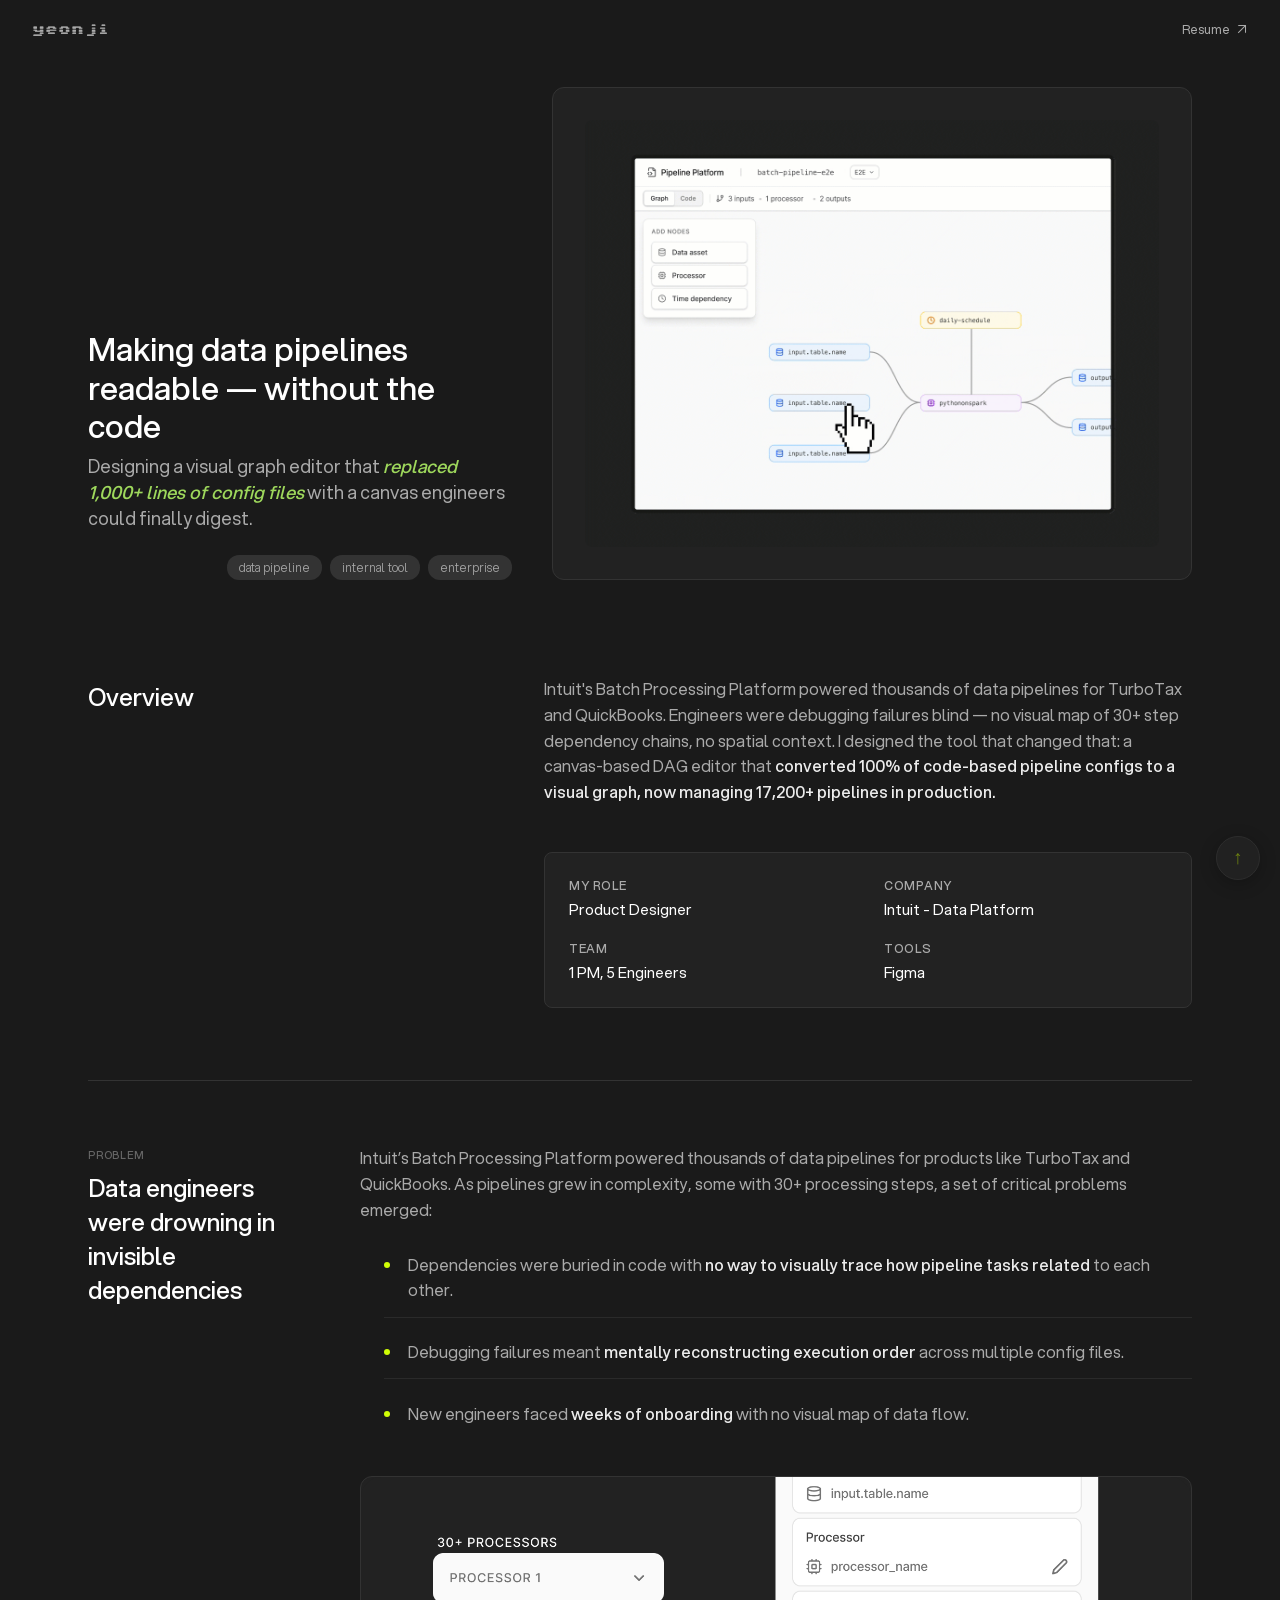
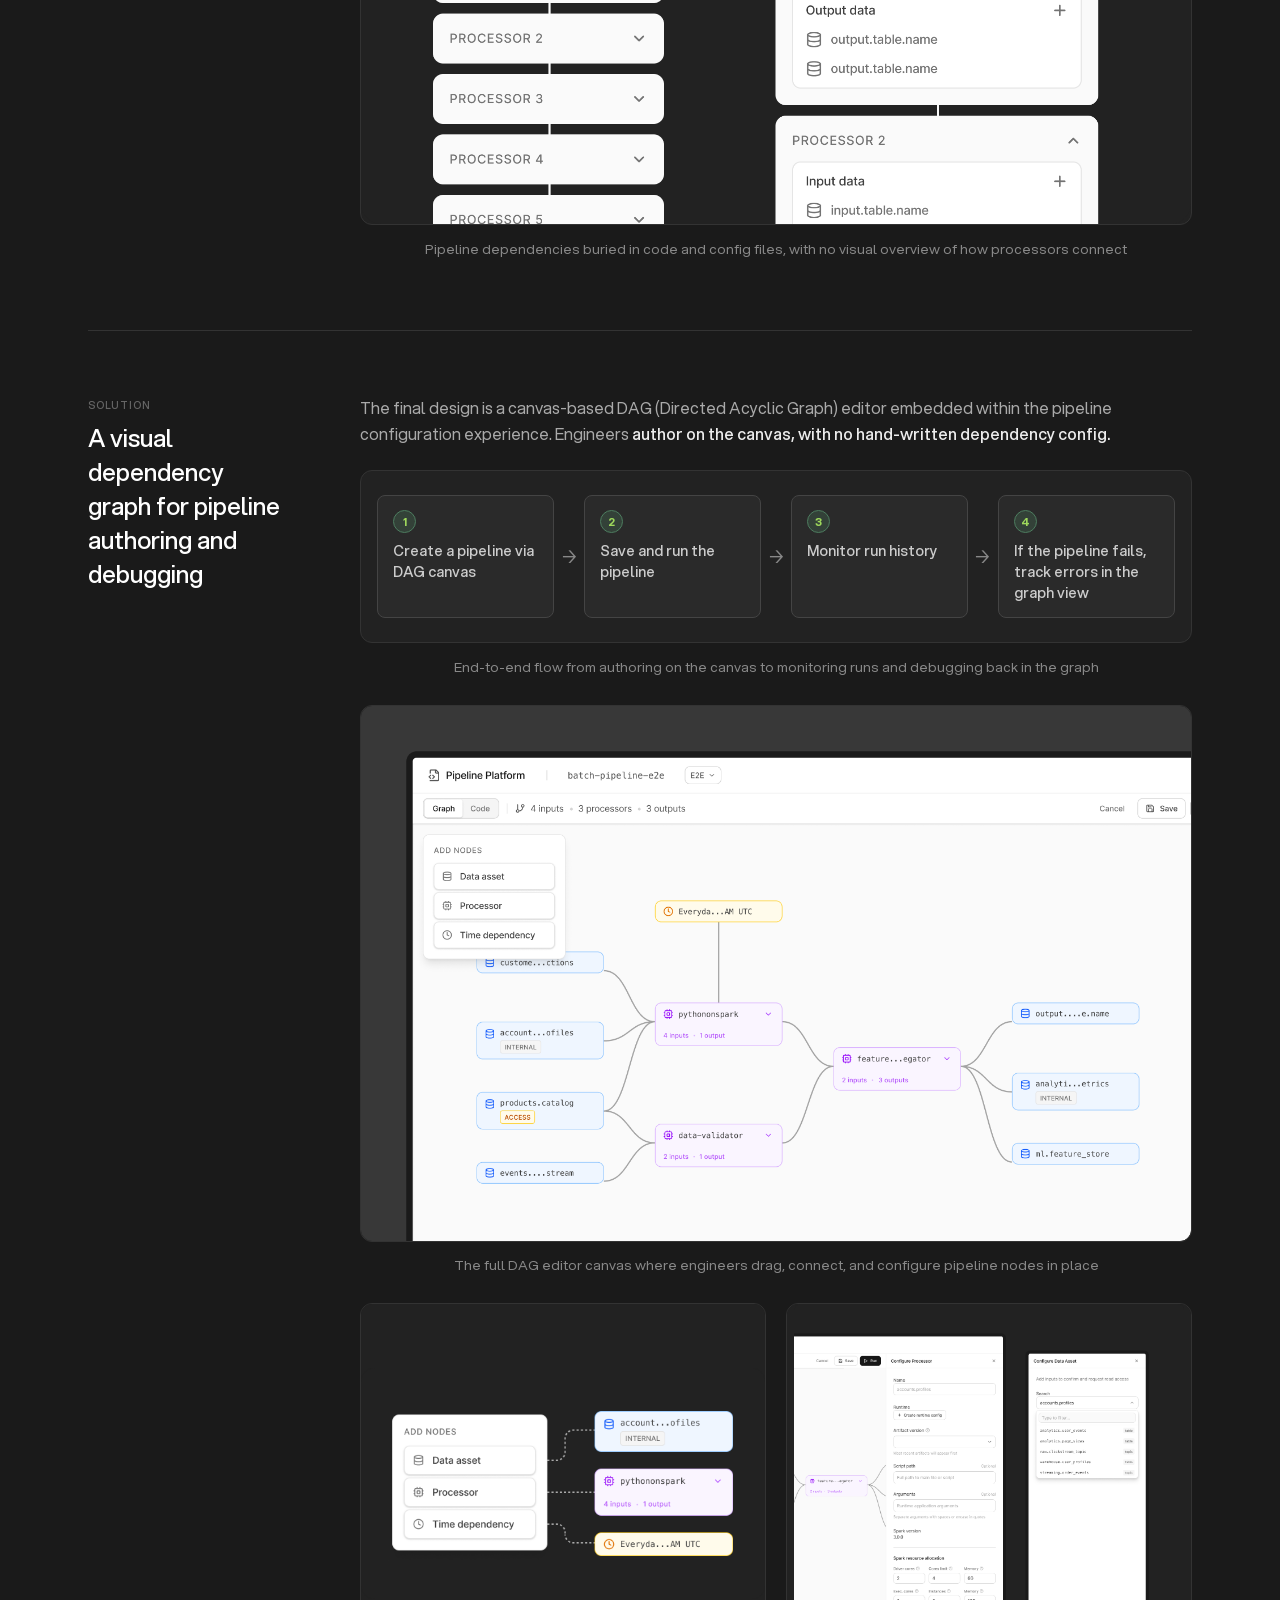
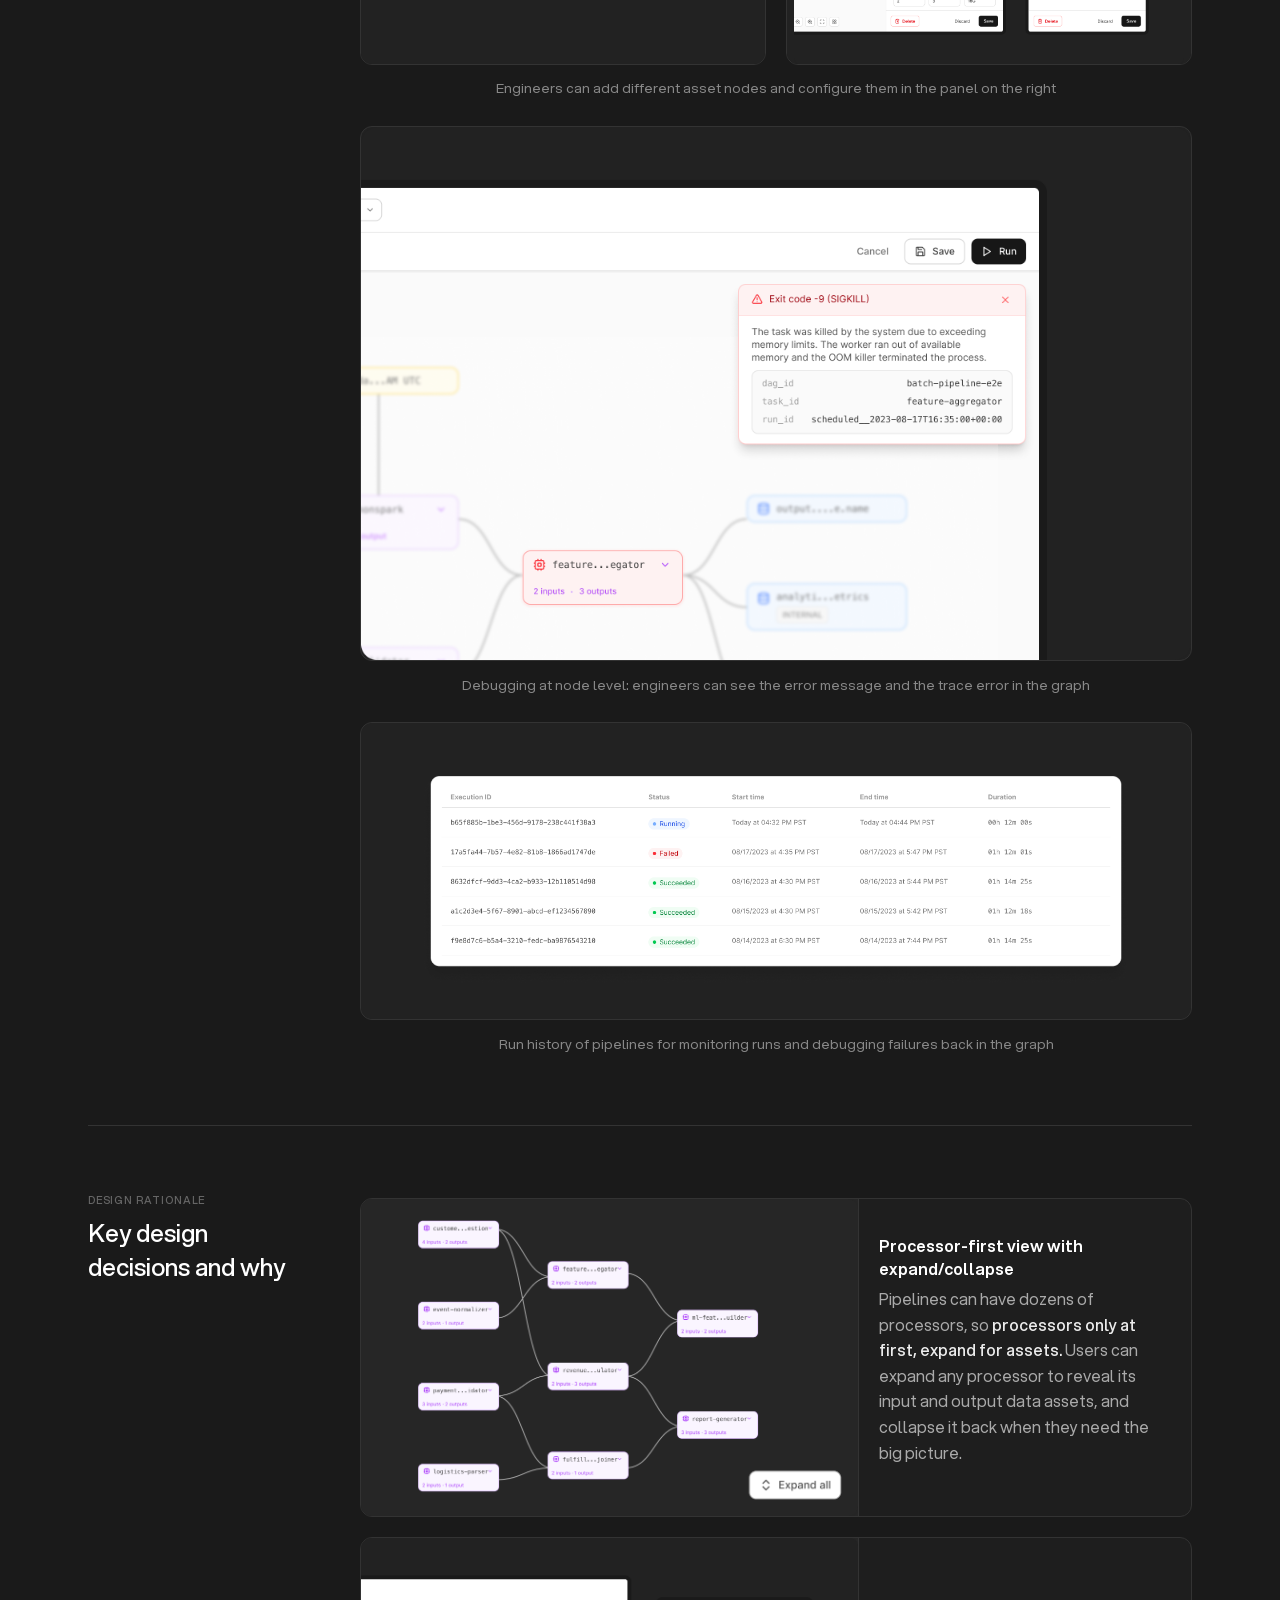
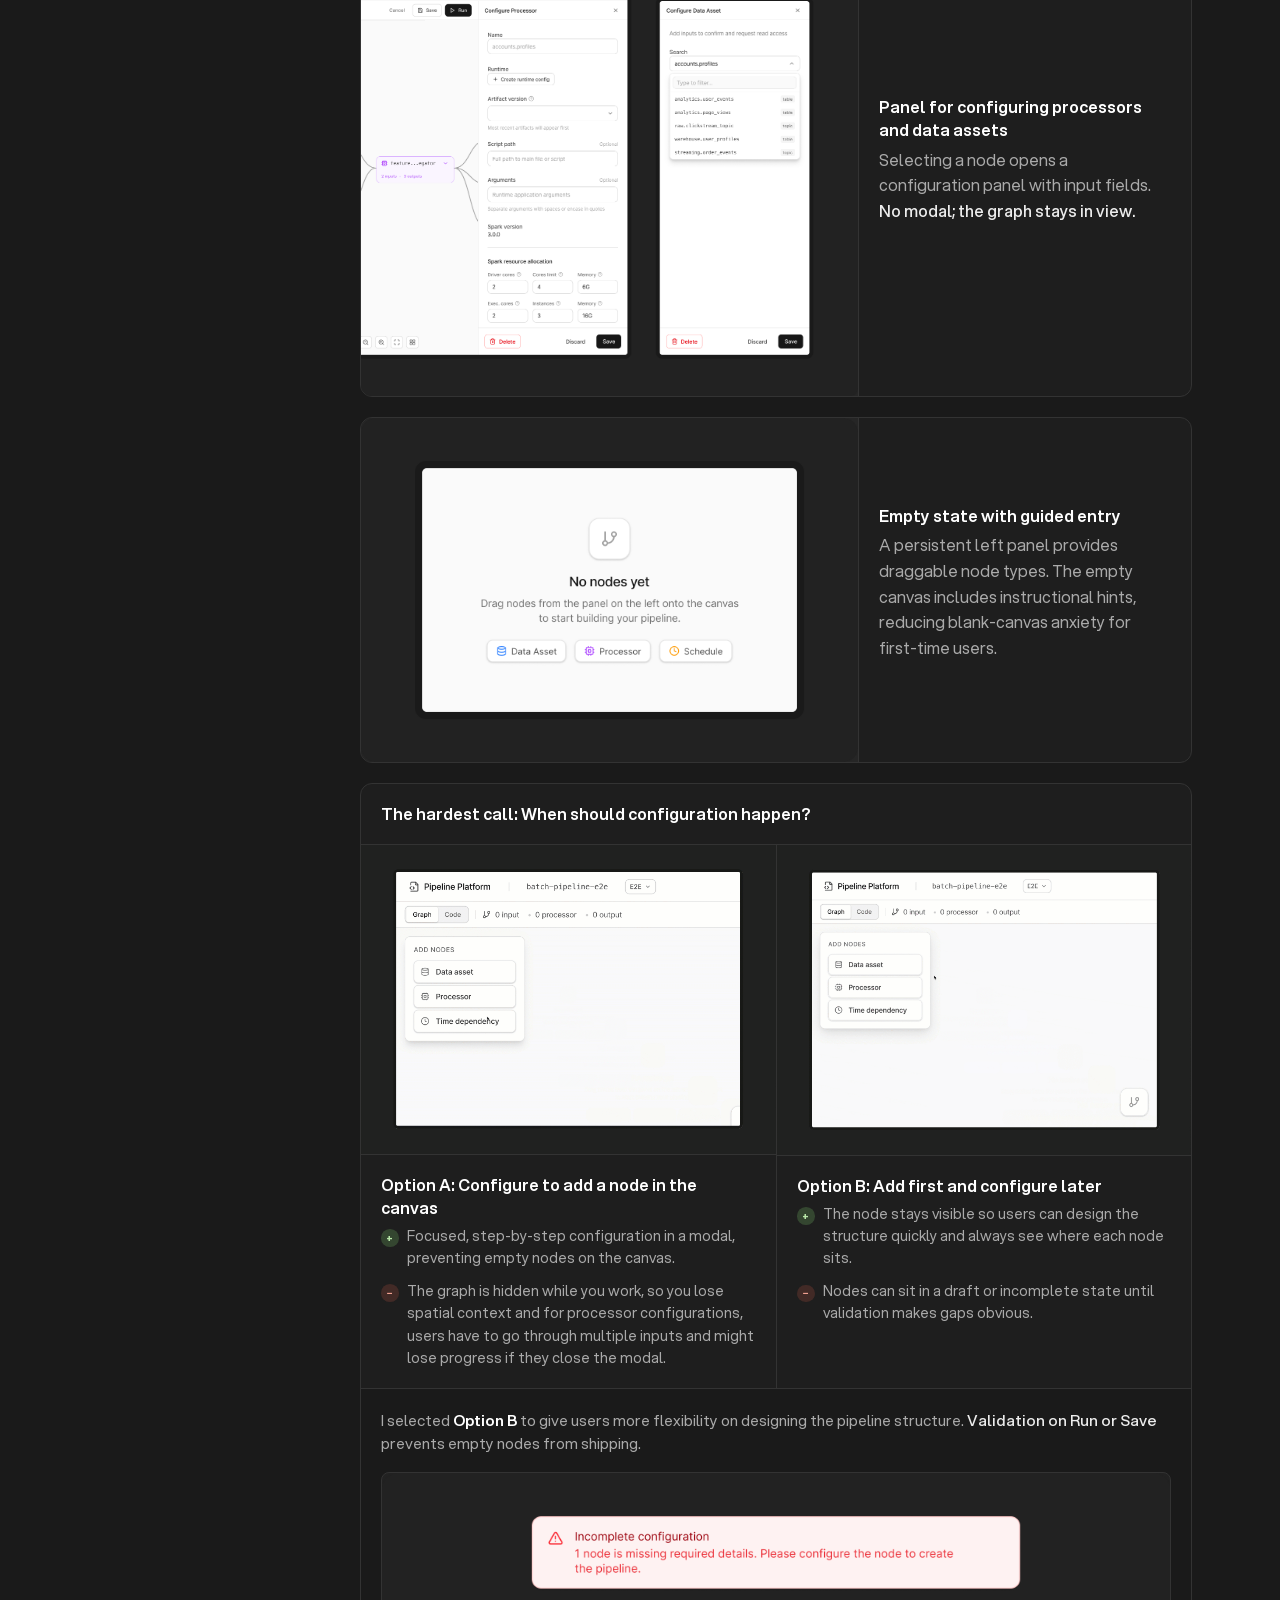
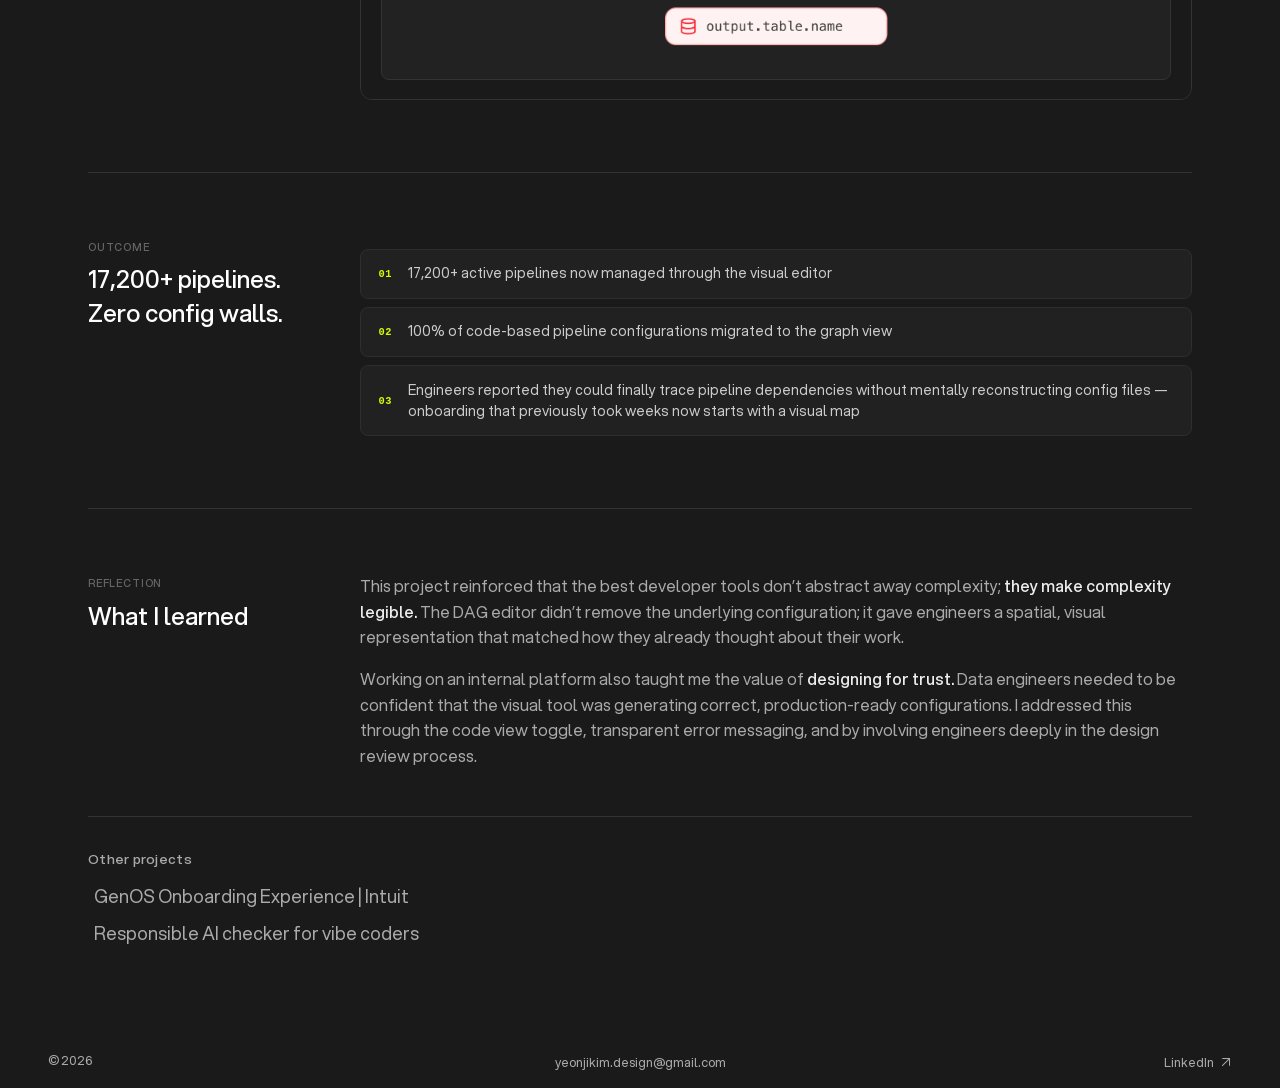
==== commit cd5b2694: "Update project titles" ====
--- a/dag.html
+++ b/dag.html
@@ -37,7 +37,7 @@
             <div class="project-header">
                 <div class="project-header-text">
                     <!--<p class="dag-kicker">Case study — Enterprise data platform</p>-->
-                    <h1 class="project-title">Visual editor for data pipelines</h1>
+                    <h1 class="project-title">Making data pipelines readable — without the code</h1>
                     <p class="project-subtitle">Designing a visual graph editor that <em class="dag-title-em">replaced 1,000+ lines of config files</em> with a canvas engineers could finally digest.</p>
                     <div class="project-tags">
                         <span class="tag">data pipeline</span>
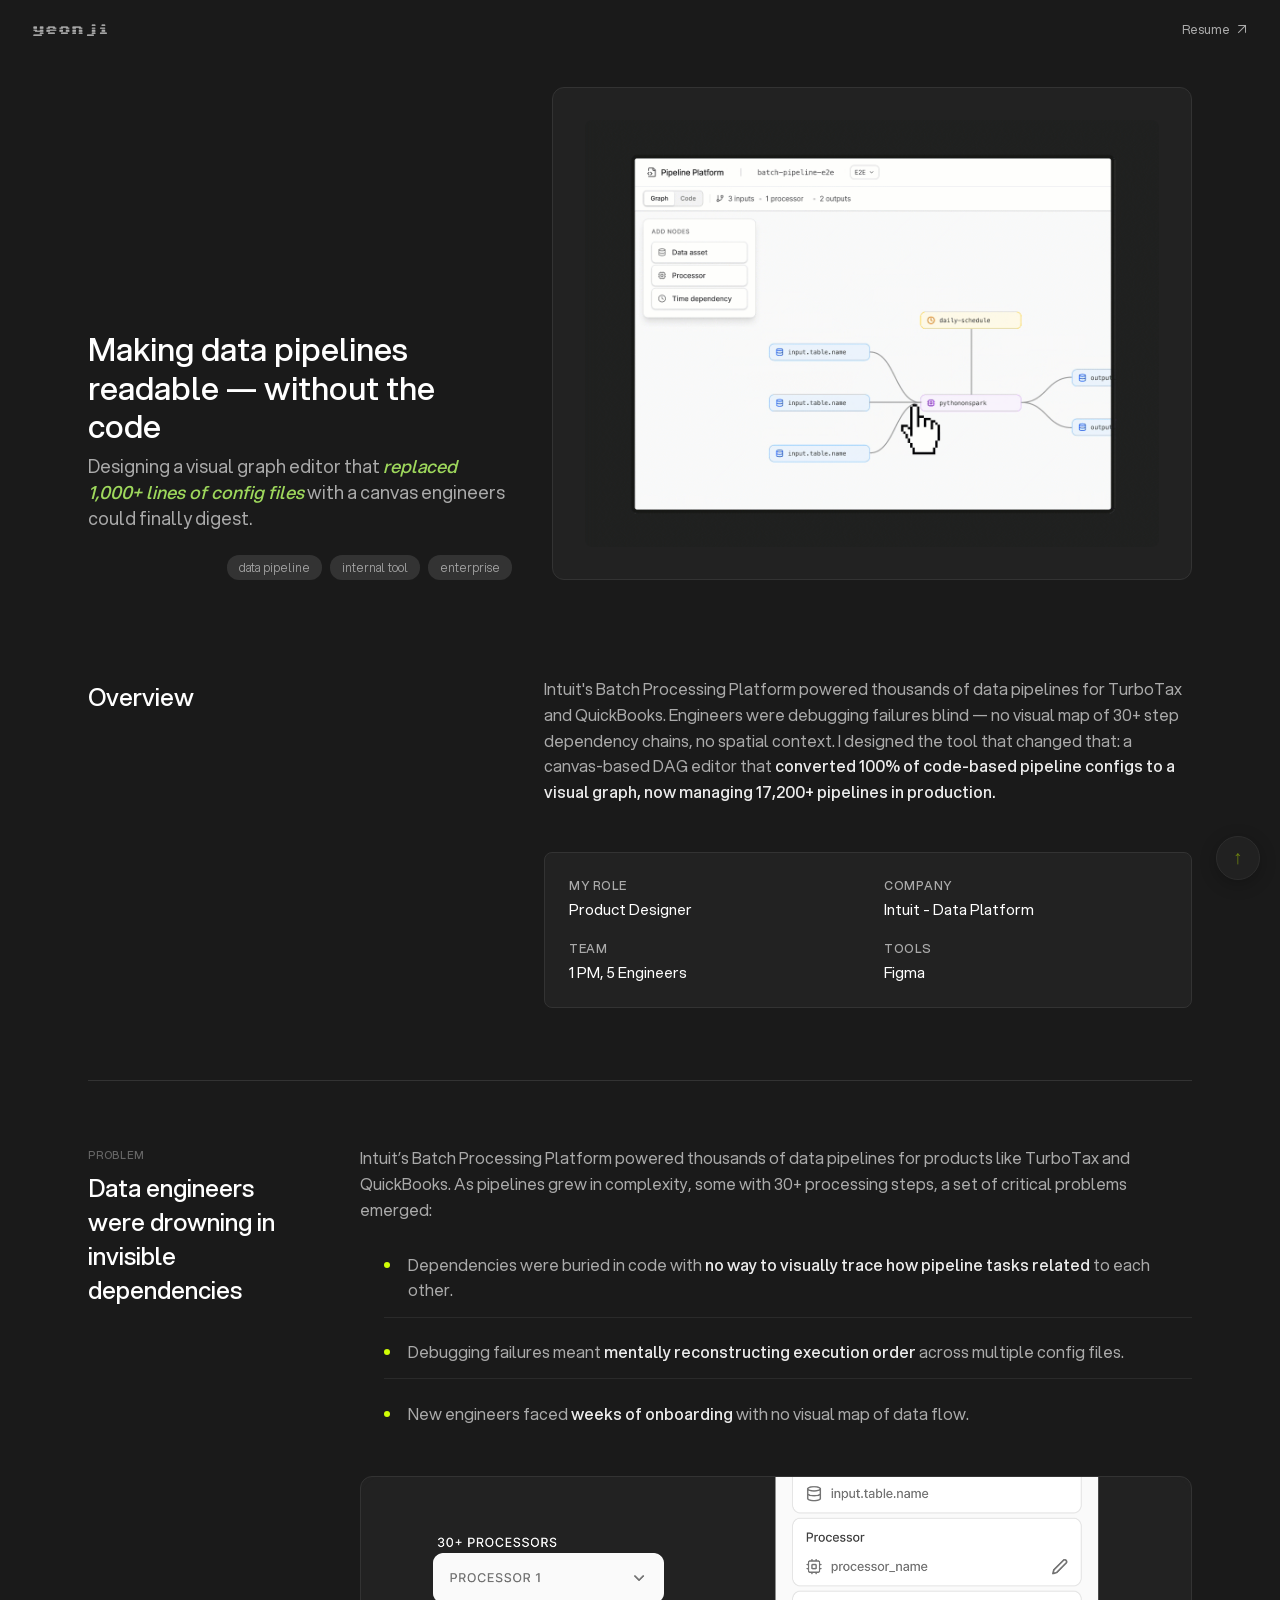
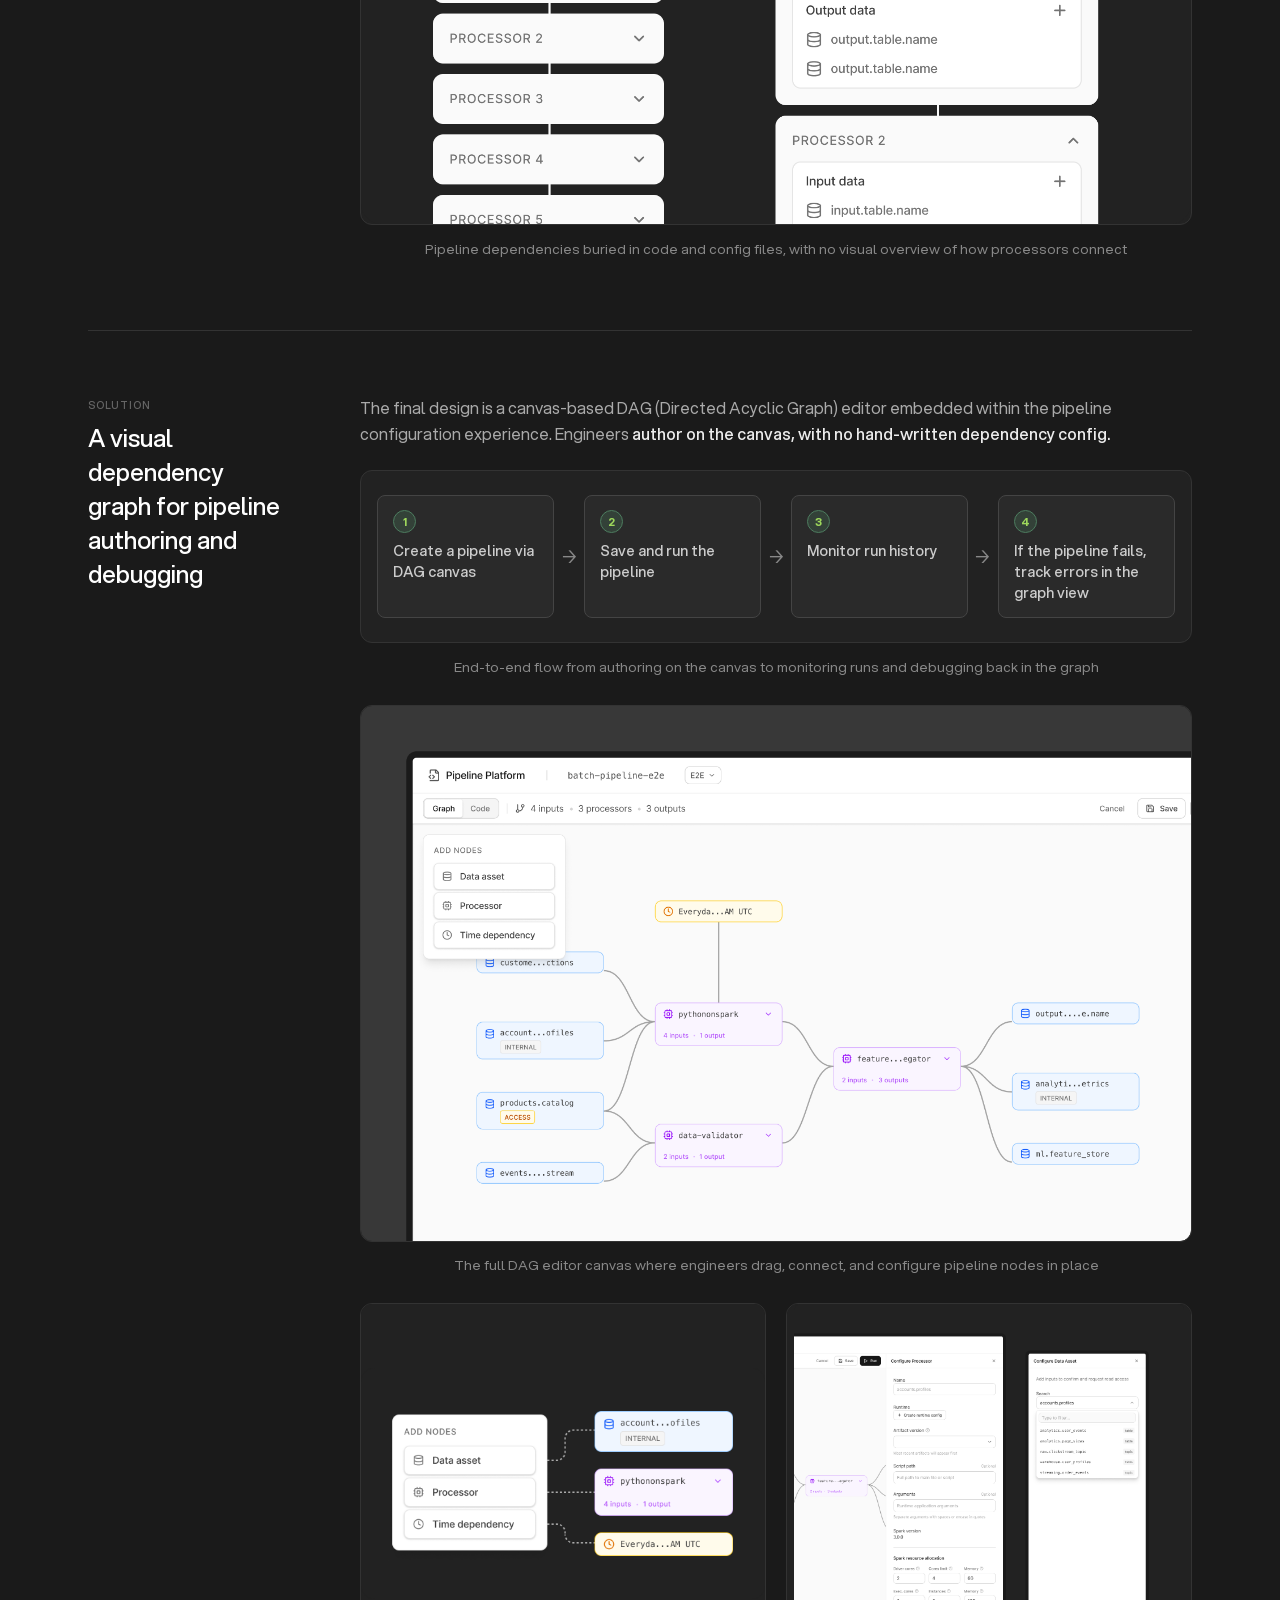
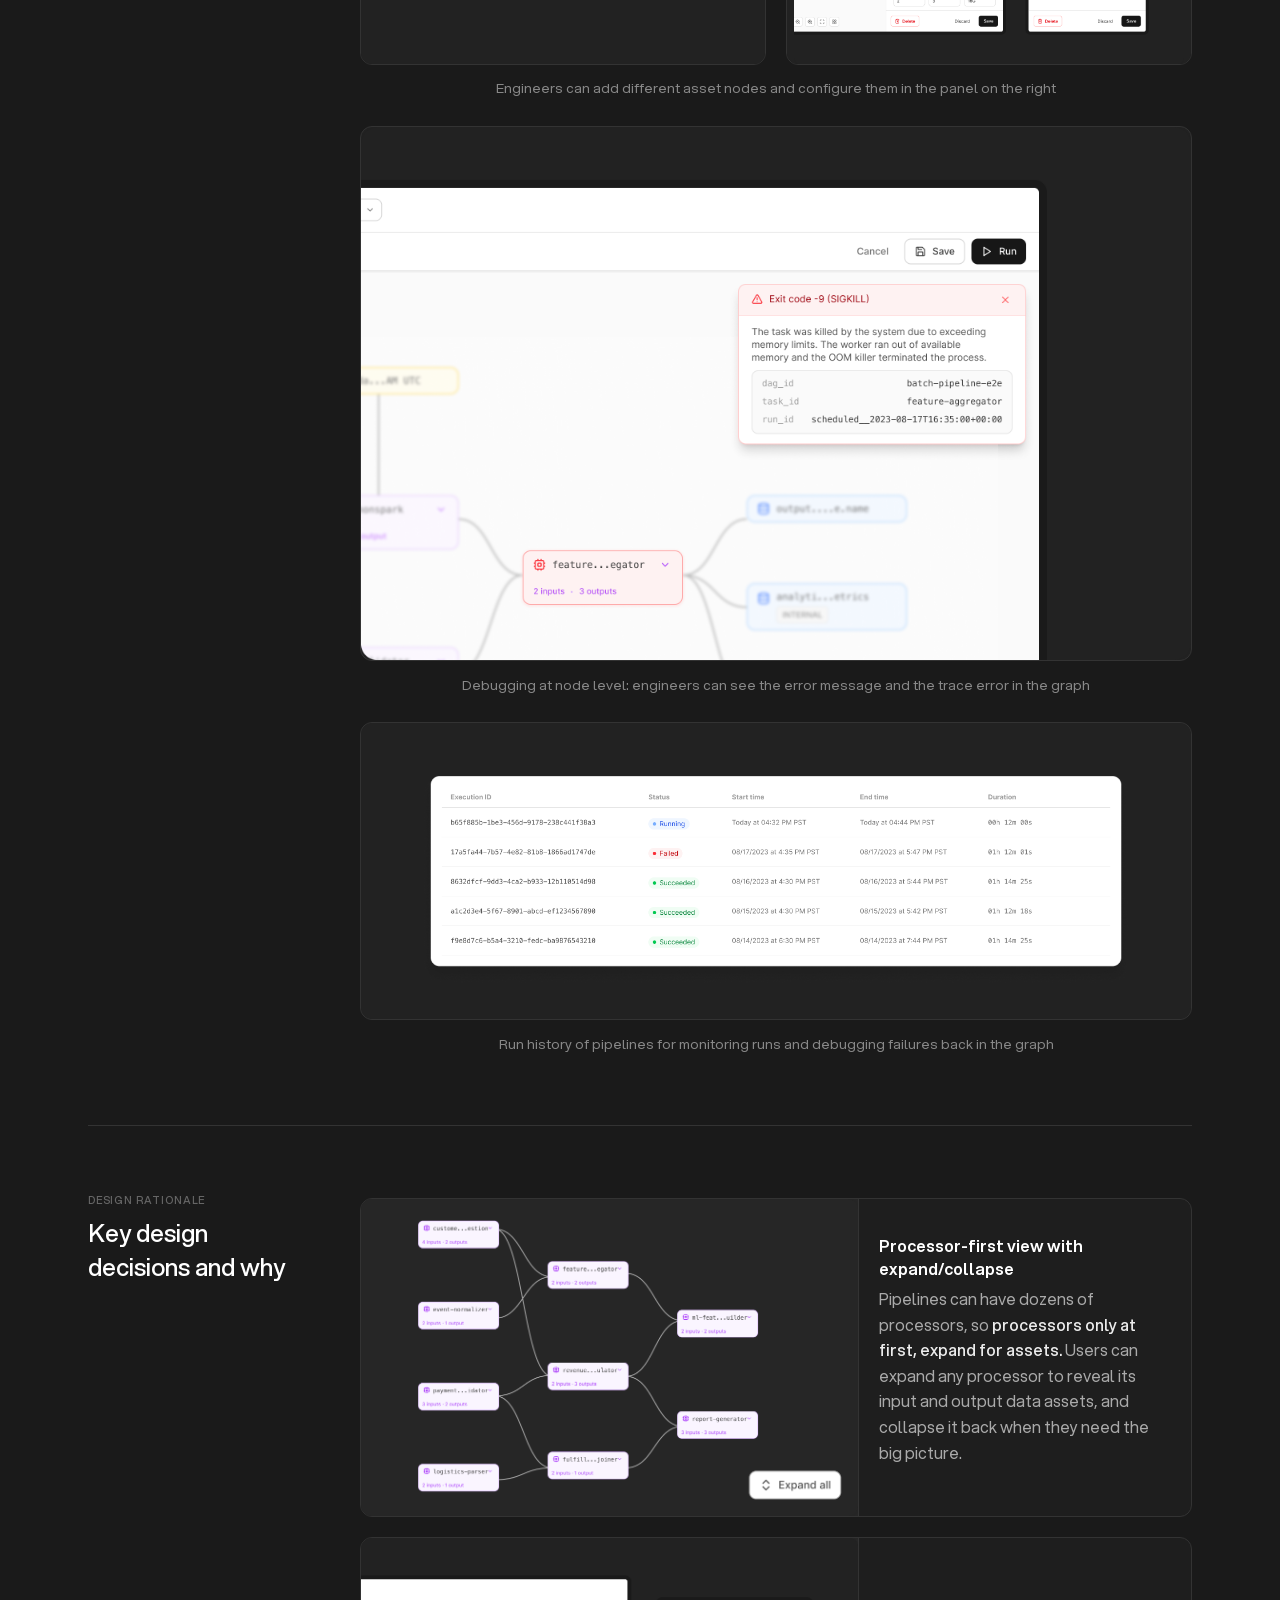
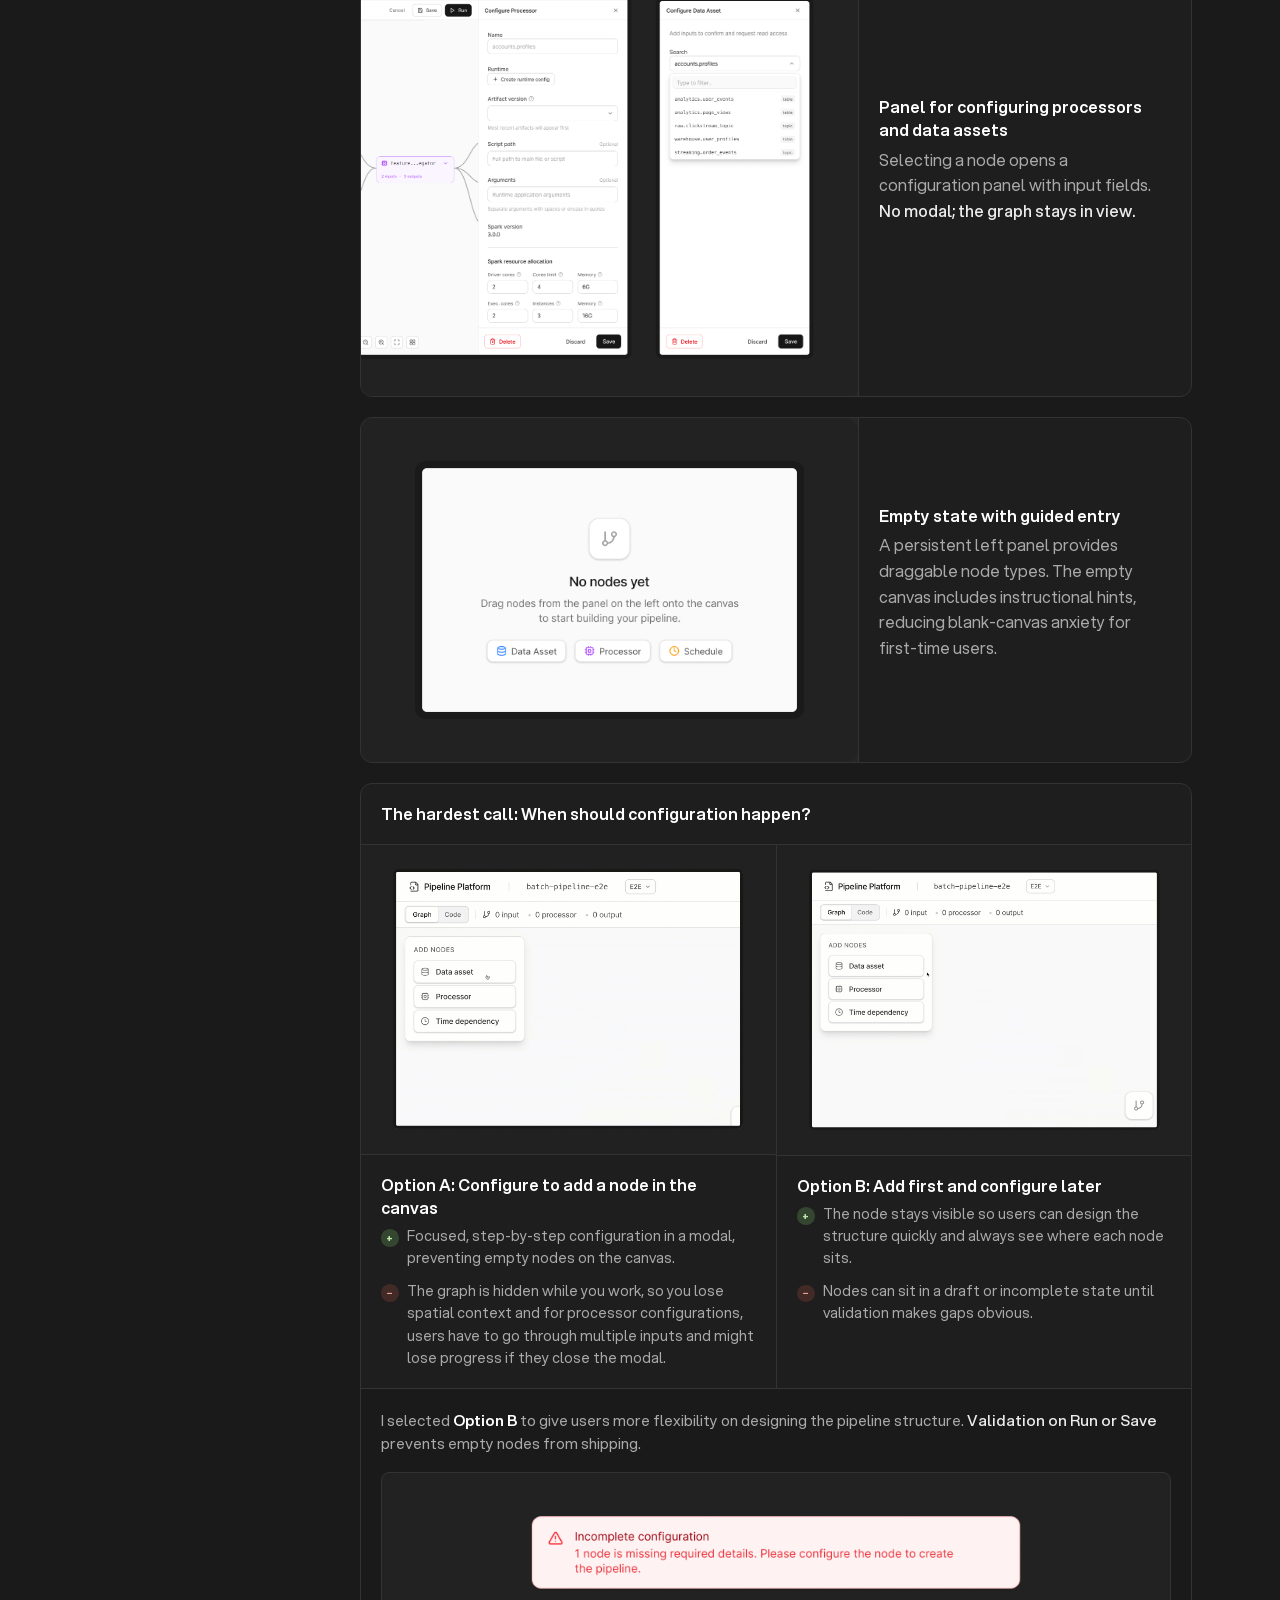
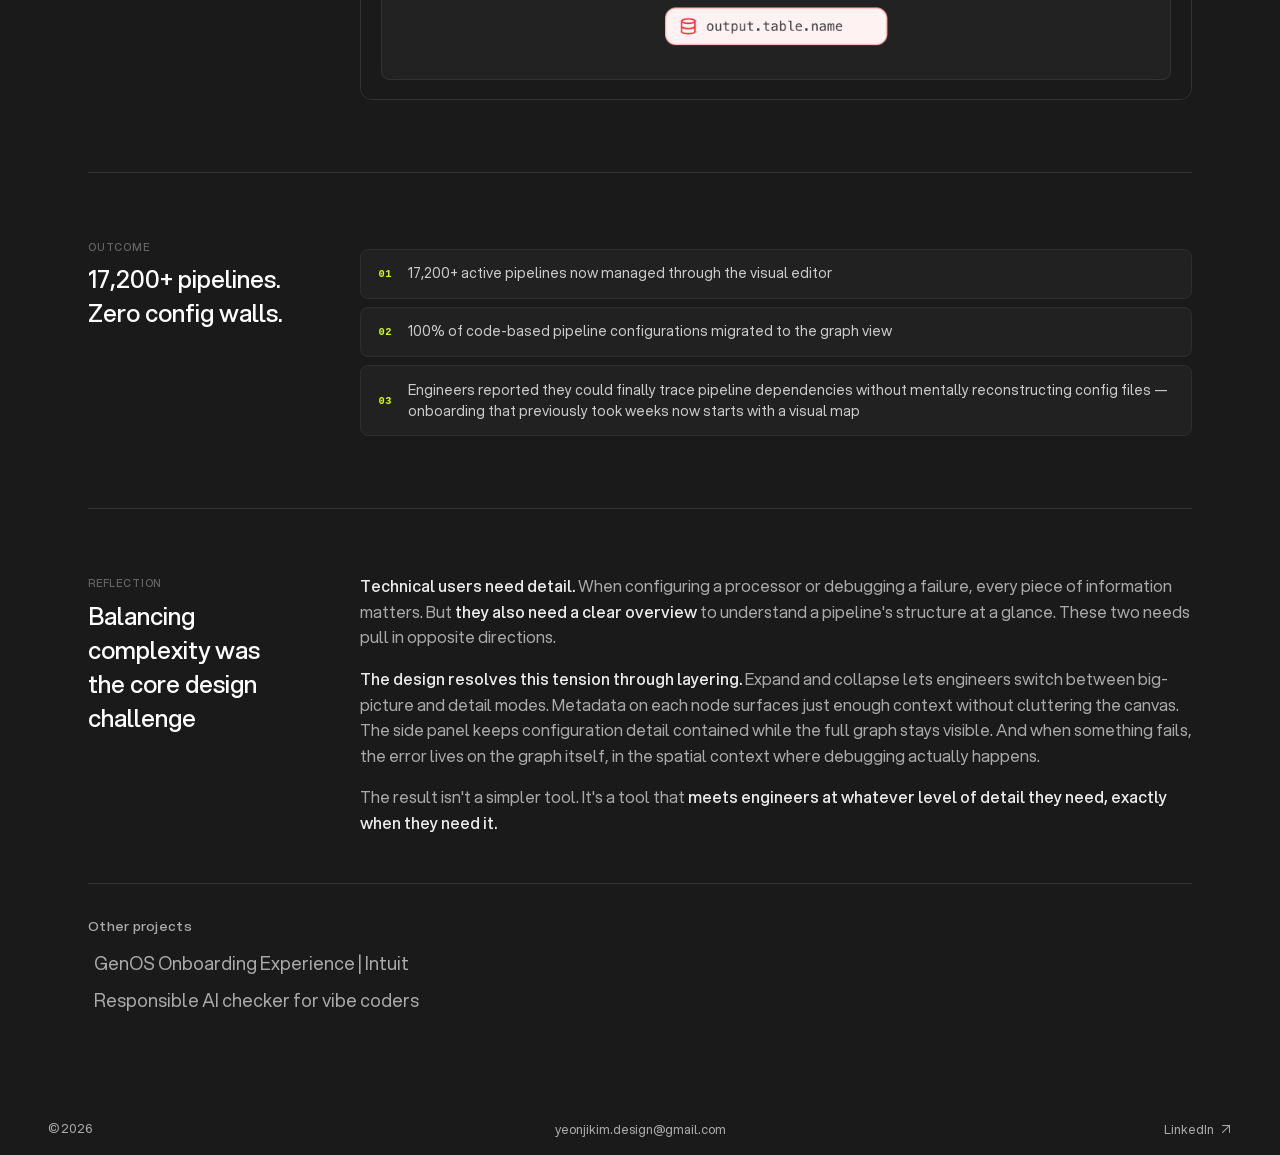
==== commit d43414cf: "Update dag reflection" ====
--- a/dag.html
+++ b/dag.html
@@ -367,11 +367,12 @@
                 <div class="project-section">
                     <div class="project-section-heading">
                         <p class="project-section-caption">Reflection</p>
-                        <h2>What I learned</h2>
-                    </div>
-                    <div class="dag-section-stack">
-                        <p>This project reinforced that the best developer tools don’t abstract away complexity; <span class="text-highlight">they make complexity legible.</span> The DAG editor didn’t remove the underlying configuration; it gave engineers a spatial, visual representation that matched how they already thought about their work.</p>
-                        <p>Working on an internal platform also taught me the value of <span class="text-highlight">designing for trust.</span> Data engineers needed to be confident that the visual tool was generating correct, production-ready configurations. I addressed this through the code view toggle, transparent error messaging, and by involving engineers deeply in the design review process.</p>
+                        <h2>Balancing complexity was the core design challenge</h2>
+                    </div>
+                    <div class="dag-section-stack">
+                        <p><span class="text-highlight">Technical users need detail.</span> When configuring a processor or debugging a failure, every piece of information matters. But <span class="text-highlight">they also need a clear overview</span> to understand a pipeline's structure at a glance. These two needs pull in opposite directions.</p>
+                        <p><span class="text-highlight">The design resolves this tension through layering.</span> Expand and collapse lets engineers switch between big-picture and detail modes. Metadata on each node surfaces just enough context without cluttering the canvas. The side panel keeps configuration detail contained while the full graph stays visible. And when something fails, the error lives on the graph itself, in the spatial context where debugging actually happens.</p>
+                        <p>The result isn't a simpler tool. It's a tool that <span class="text-highlight">meets engineers at whatever level of detail they need, exactly when they need it.</span></p>
                     </div>
                 </div>
             </div>
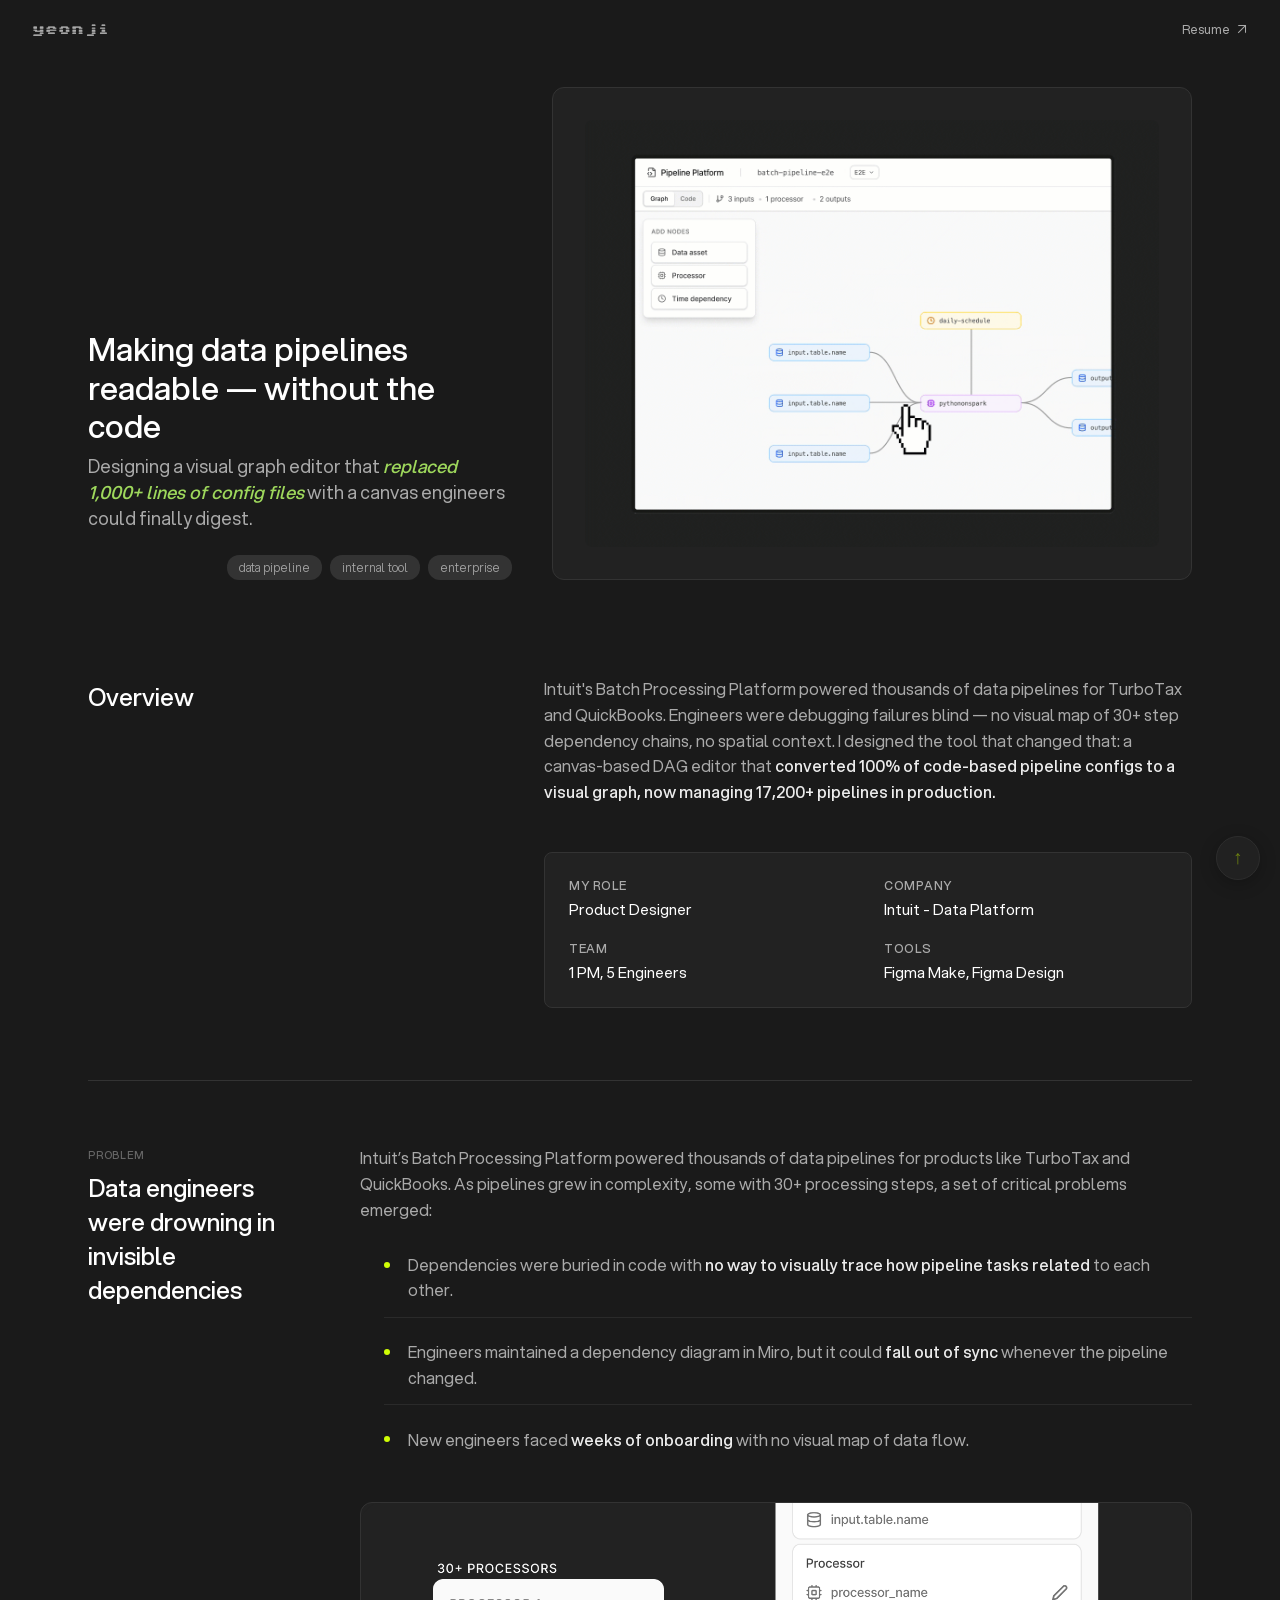
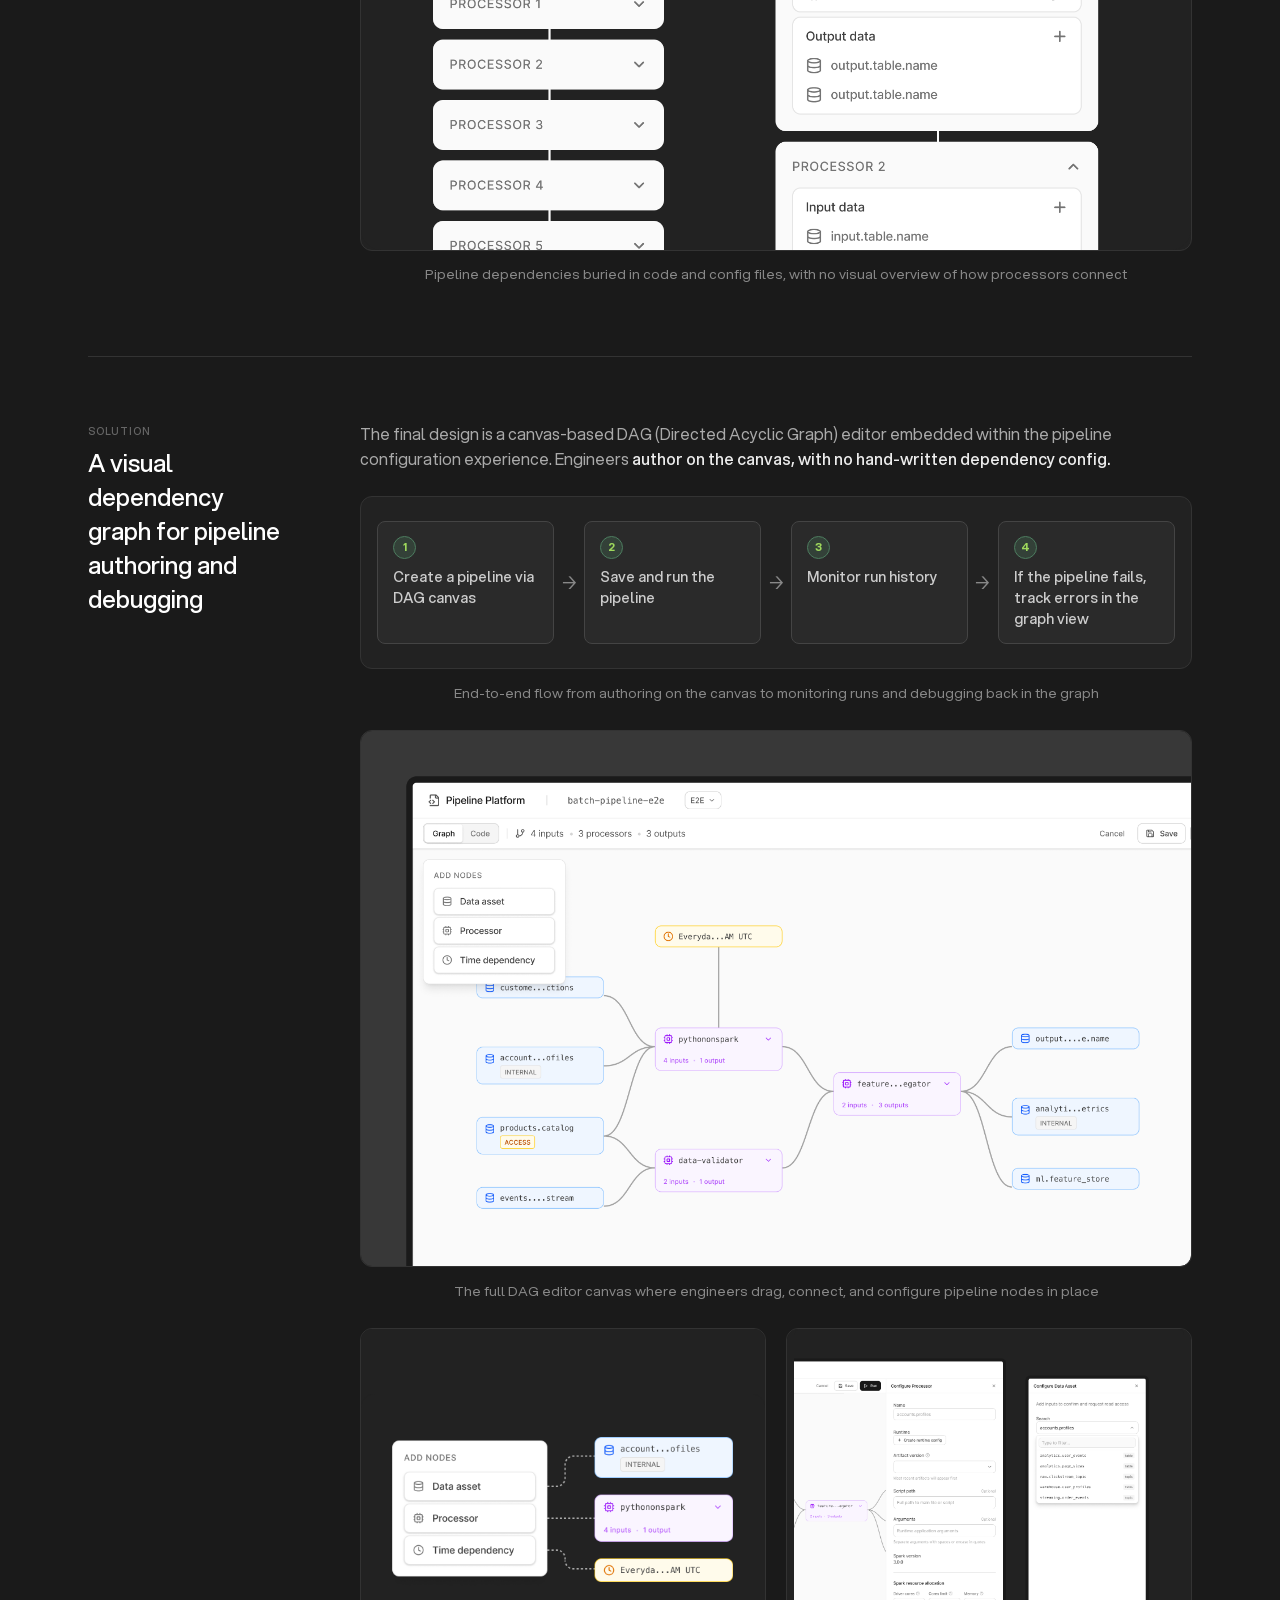
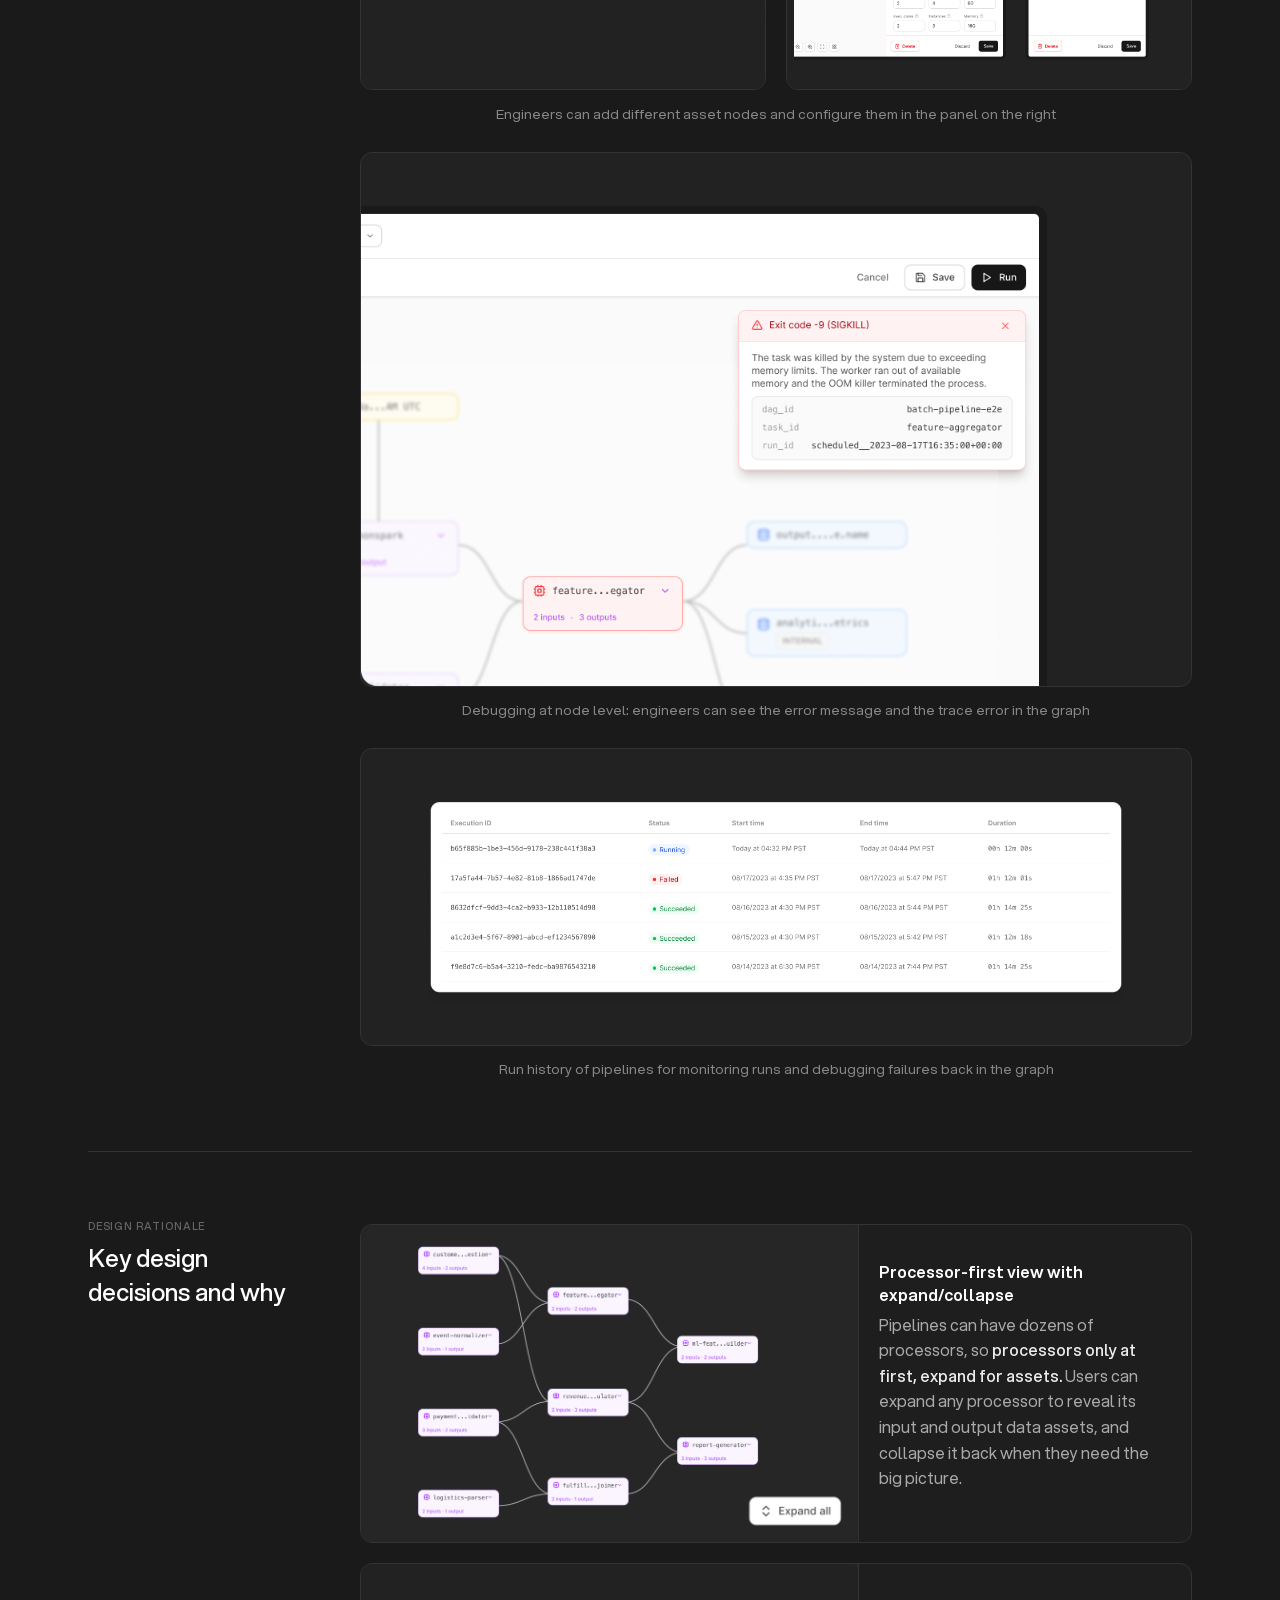
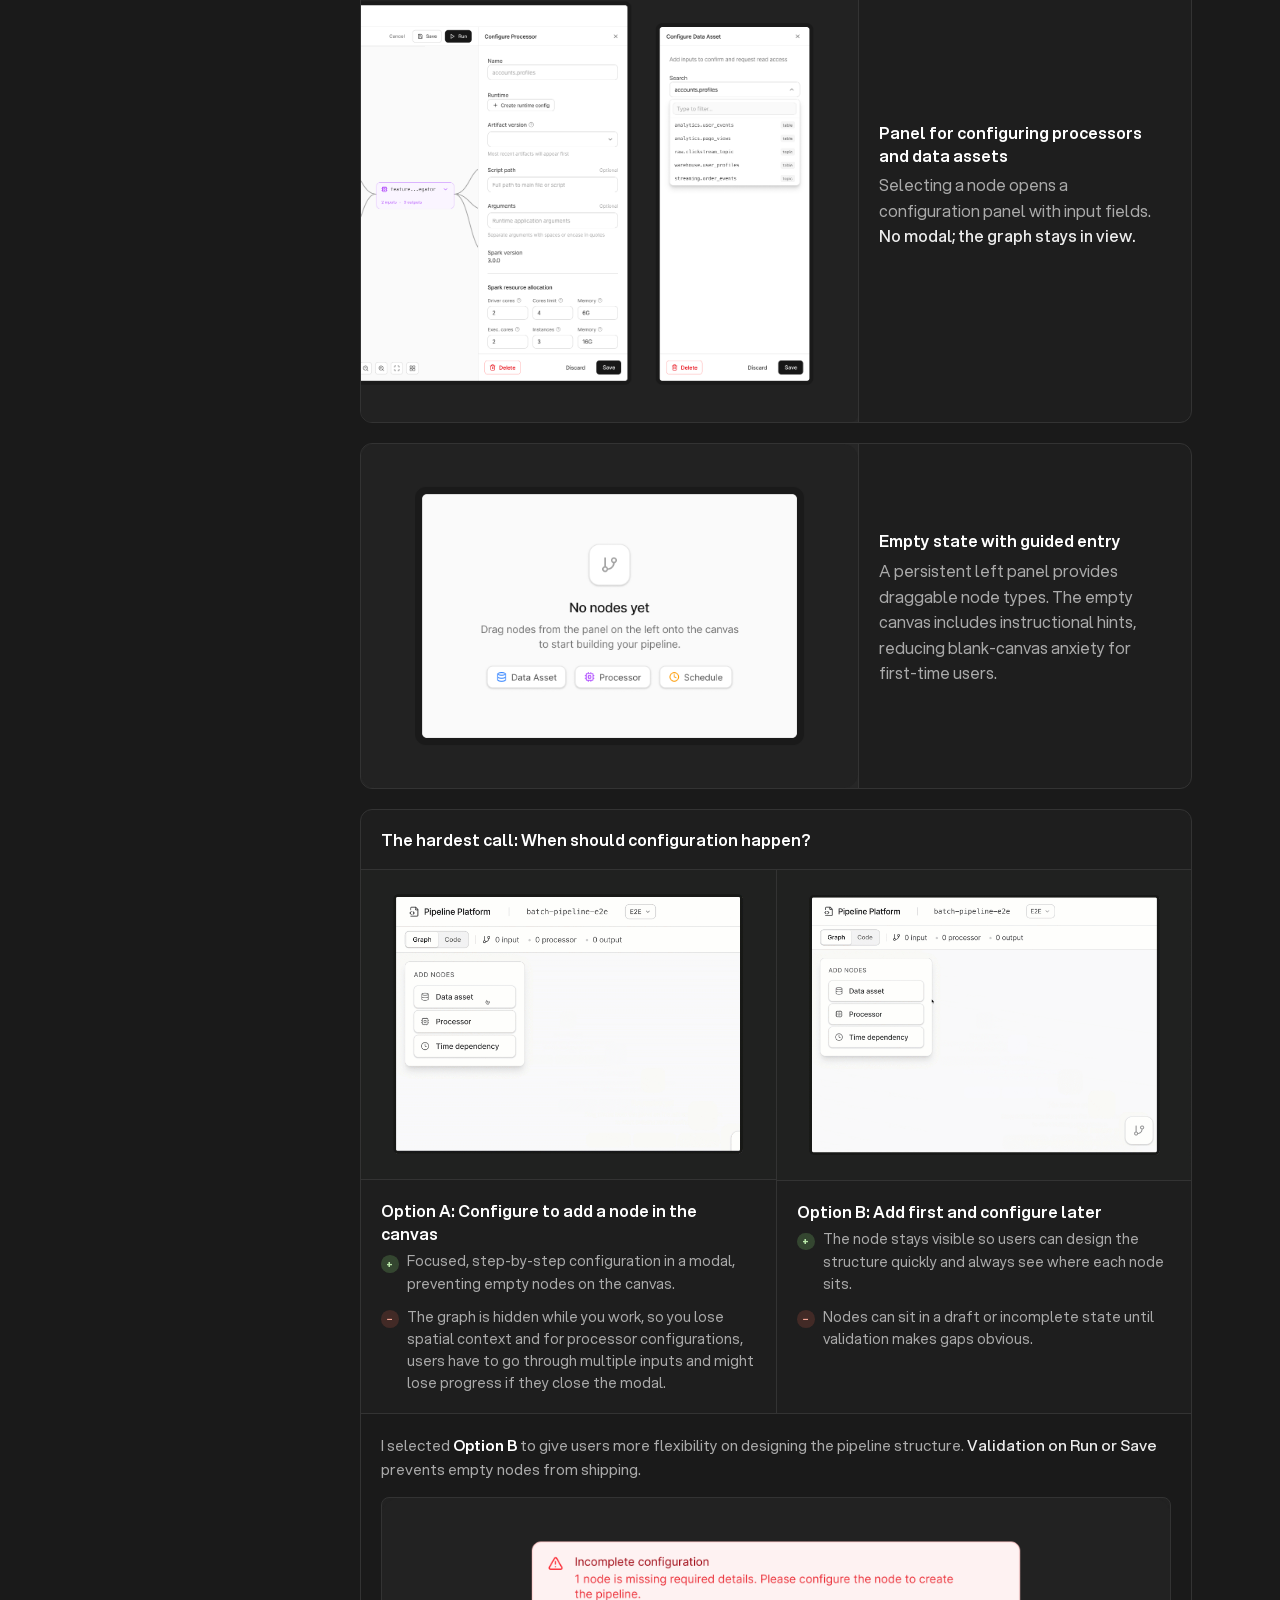
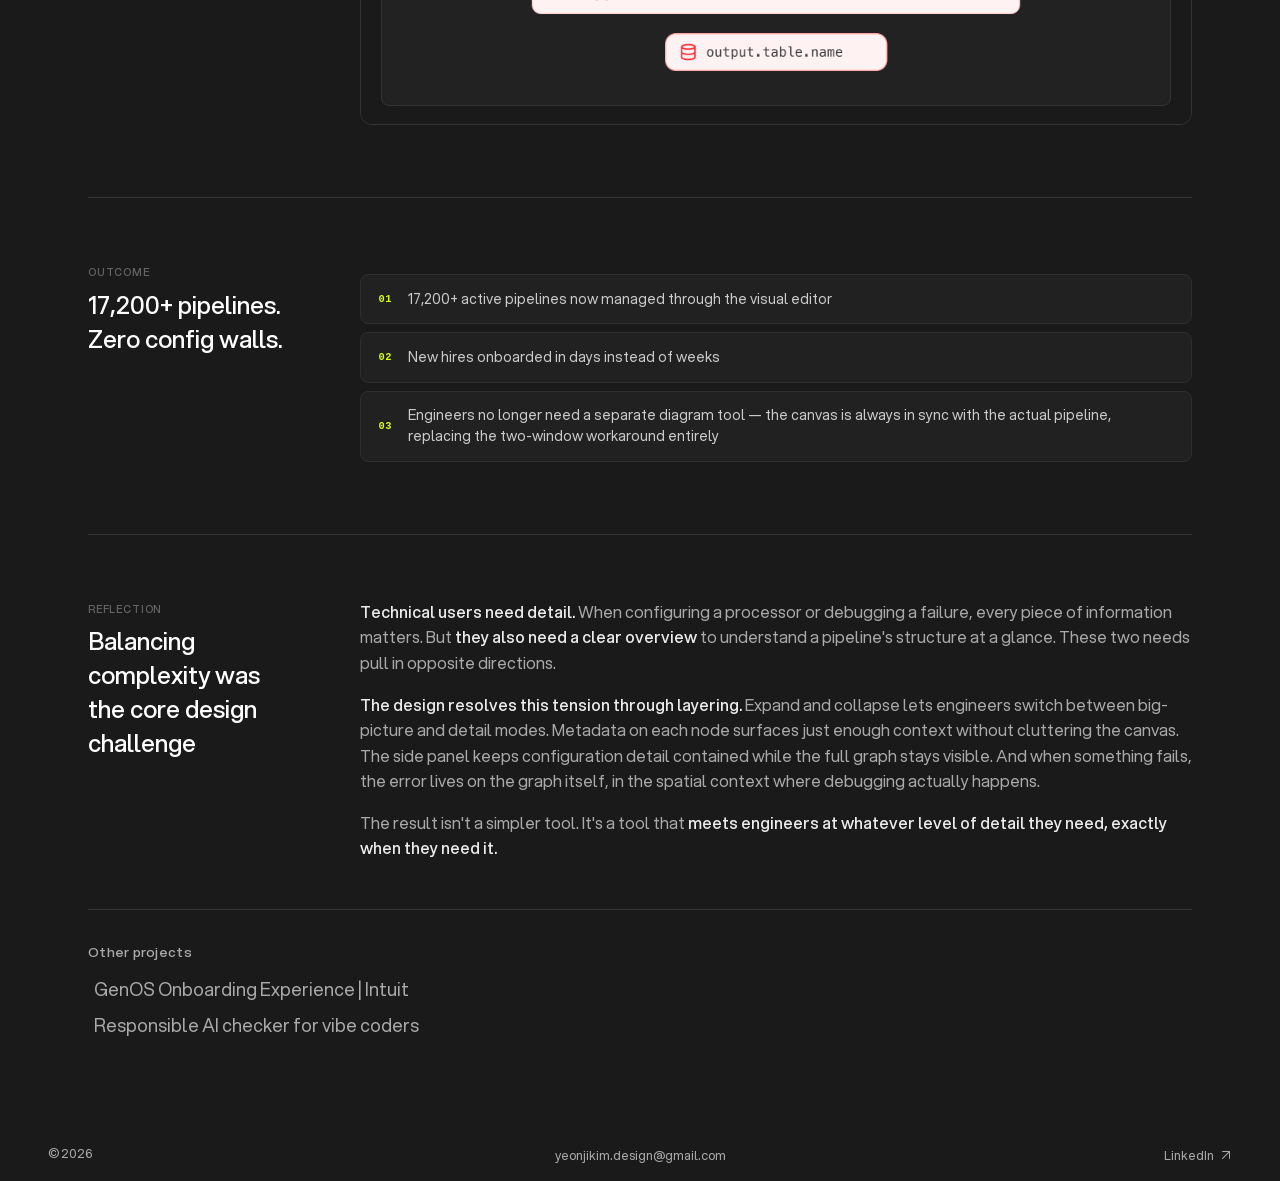
==== commit c1d041fc: "Updated content" ====
--- a/dag.html
+++ b/dag.html
@@ -71,7 +71,7 @@
                         </div>
                         <div class="project-meta-item">
                             <span class="project-meta-label">Tools</span>
-                            <span class="project-meta-value">Figma</span>
+                            <span class="project-meta-value">Figma Make, Figma Design</span>
                         </div>
                     </div>
                 </div>
@@ -85,7 +85,7 @@
                         <p>Intuit’s Batch Processing Platform powered thousands of data pipelines for products like TurboTax and QuickBooks. As pipelines grew in complexity, some with 30+ processing steps, a set of critical problems emerged:</p>
                         <ul class="dag-problem-list">
                             <li>Dependencies were buried in code with <span class="text-highlight">no way to visually trace how pipeline tasks related</span> to each other.</li>
-                            <li>Debugging failures meant <span class="text-highlight">mentally reconstructing execution order</span> across multiple config files.</li>
+                            <li>Engineers maintained a dependency diagram in Miro, but it could <span class="text-highlight">fall out of sync</span> whenever the pipeline changed.</li>
                             <li>New engineers faced <span class="text-highlight">weeks of onboarding</span> with no visual map of data flow.</li>
                         </ul>
                         <figure class="dag-media-figure">
@@ -355,11 +355,11 @@
                         </div>
                         <div class="next-step-item">
                             <span class="next-step-num">02</span>
-                            <span class="next-step-text">100% of code-based pipeline configurations migrated to the graph view</span>
+                            <span class="next-step-text">New hires onboarded in days instead of weeks</span>
                         </div>
                         <div class="next-step-item">
                             <span class="next-step-num">03</span>
-                            <span class="next-step-text">Engineers reported they could finally trace pipeline dependencies without mentally reconstructing config files — onboarding that previously took weeks now starts with a visual map</span>
+                            <span class="next-step-text">Engineers no longer need a separate diagram tool — the canvas is always in sync with the actual pipeline, replacing the two-window workaround entirely</span>
                         </div>
                     </div>
                 </div>
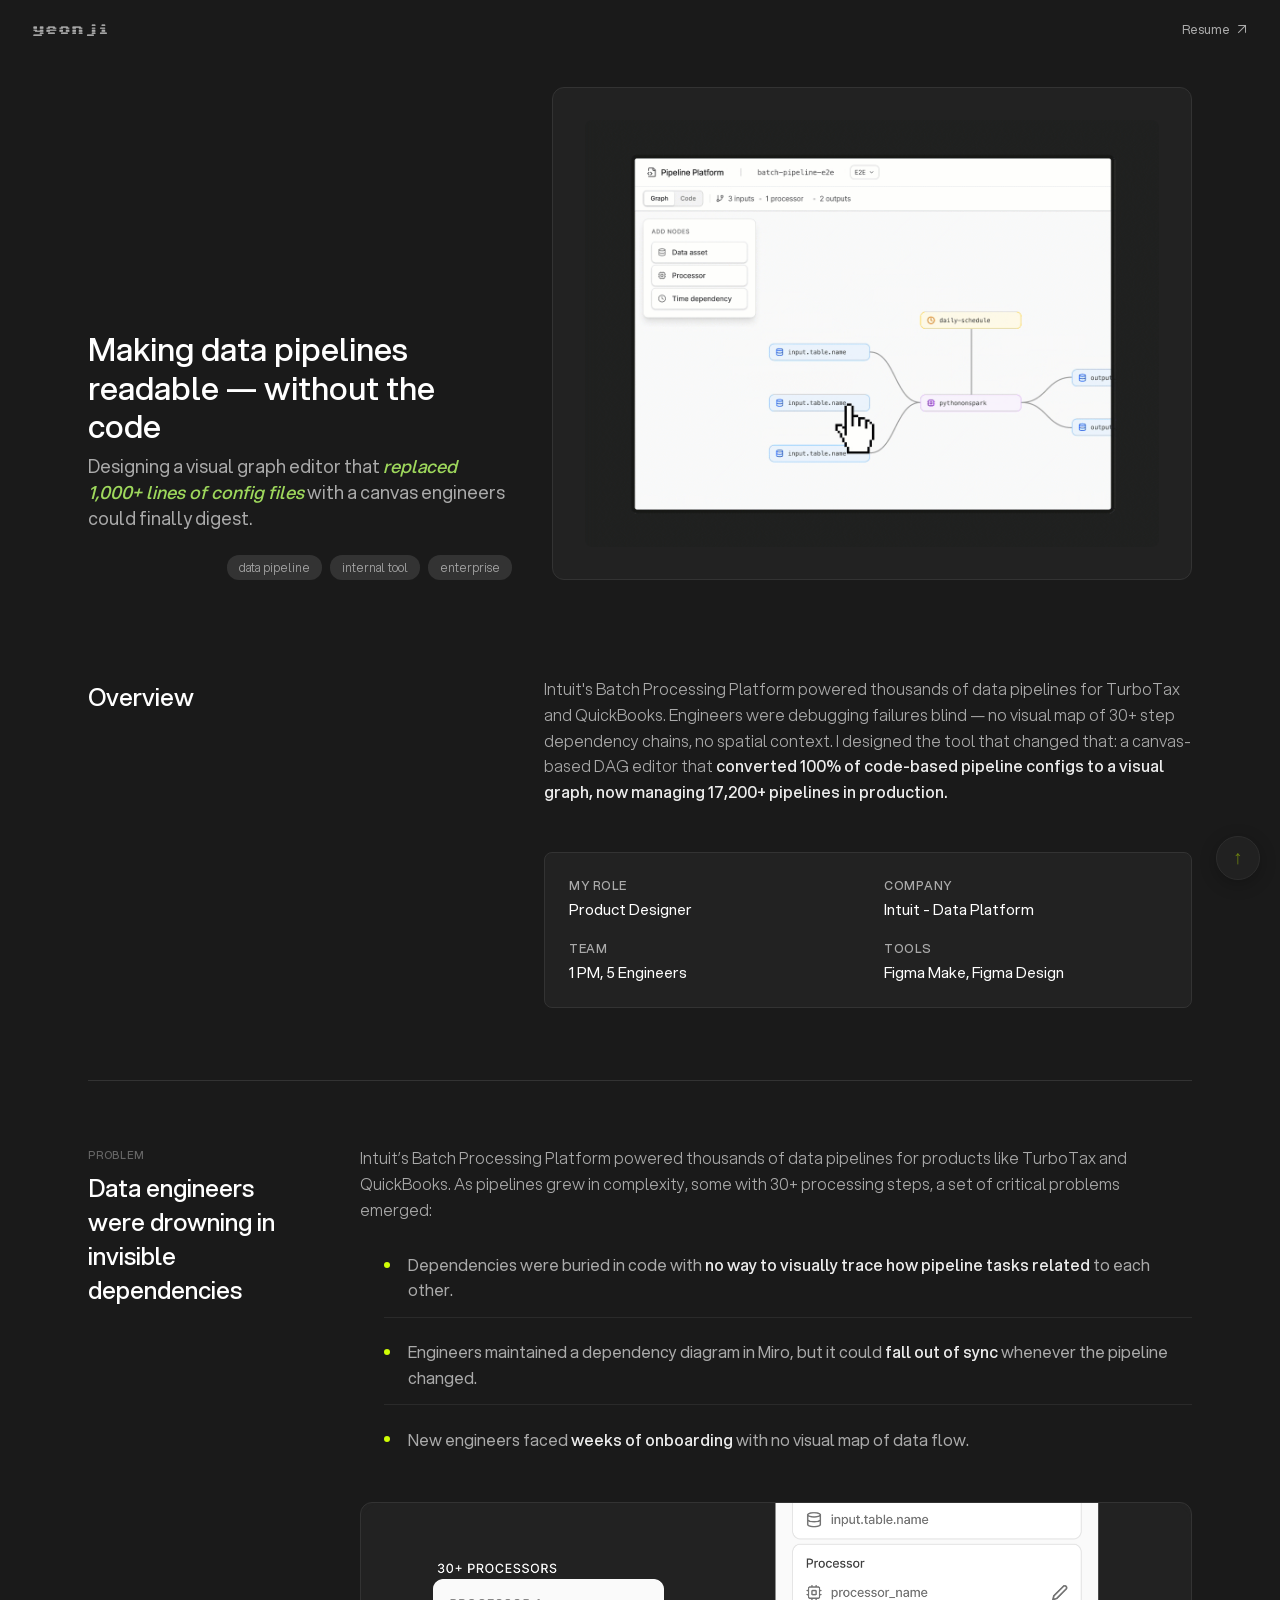
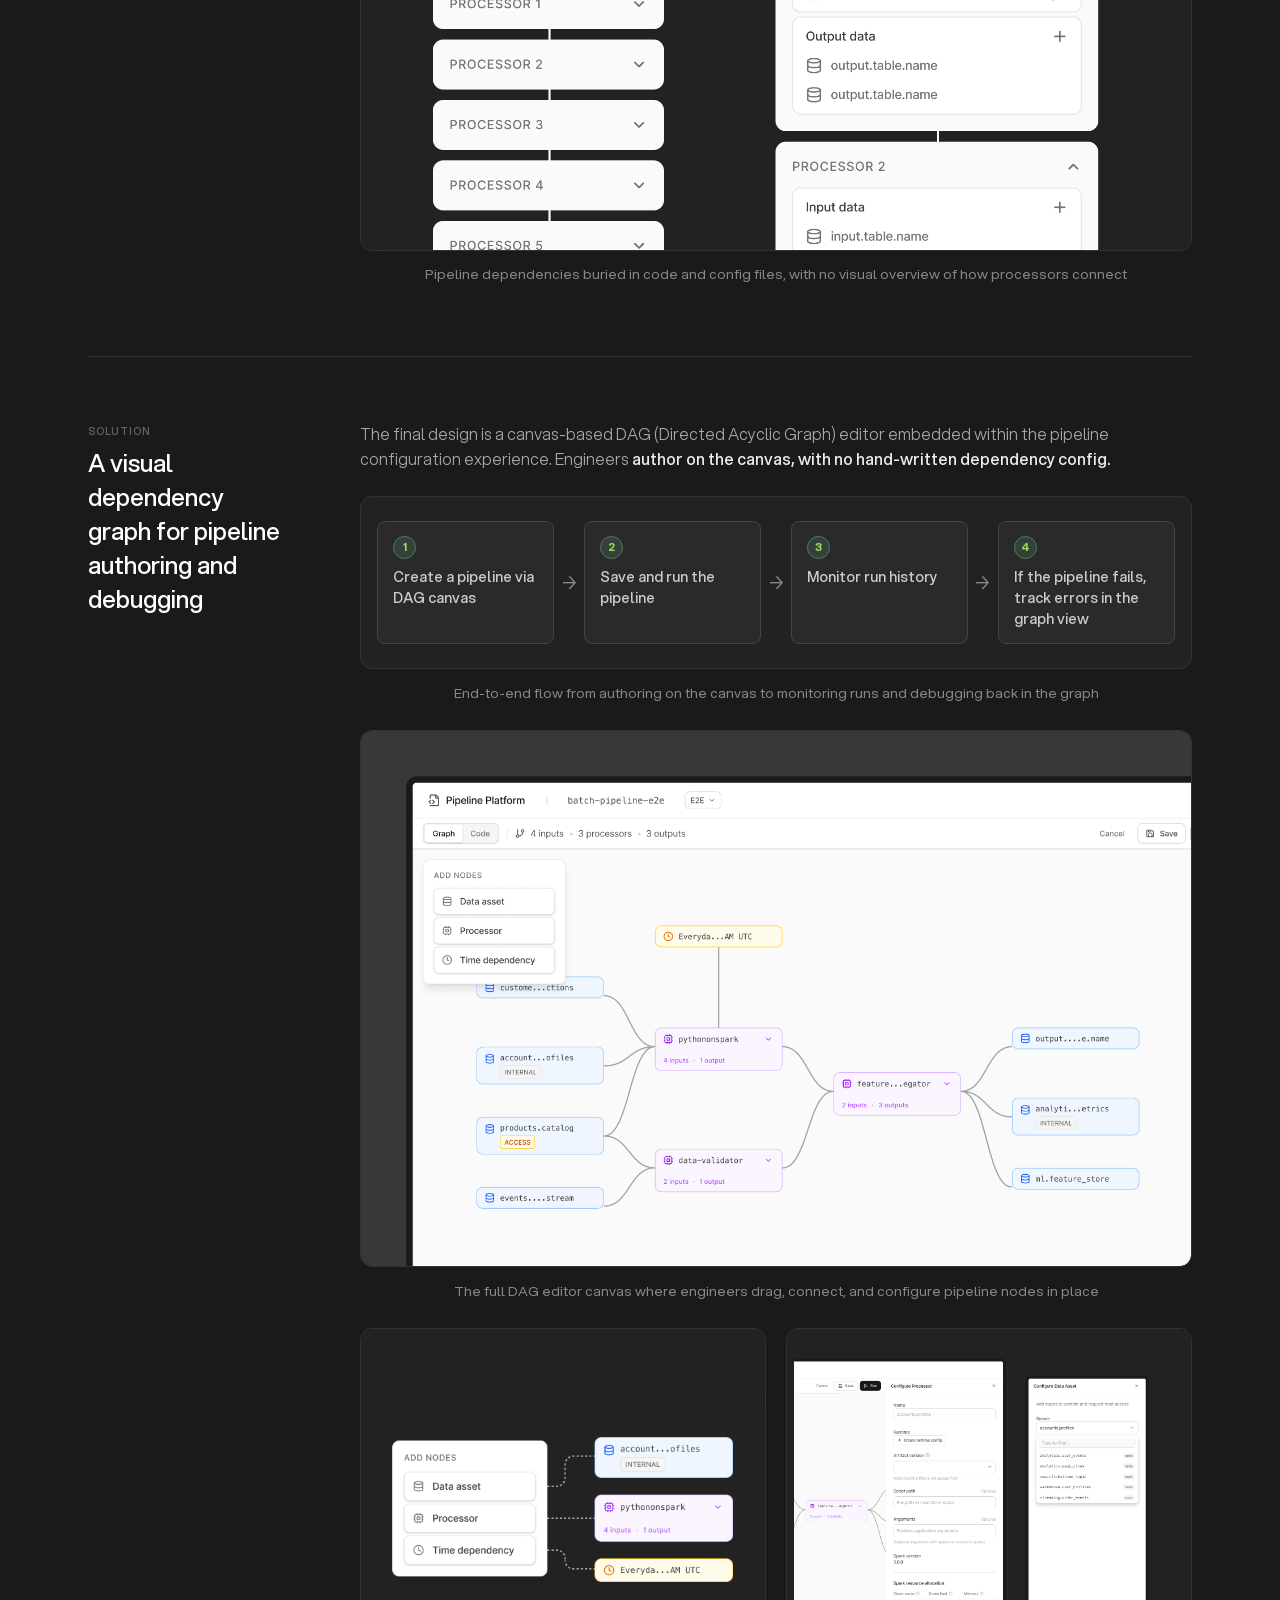
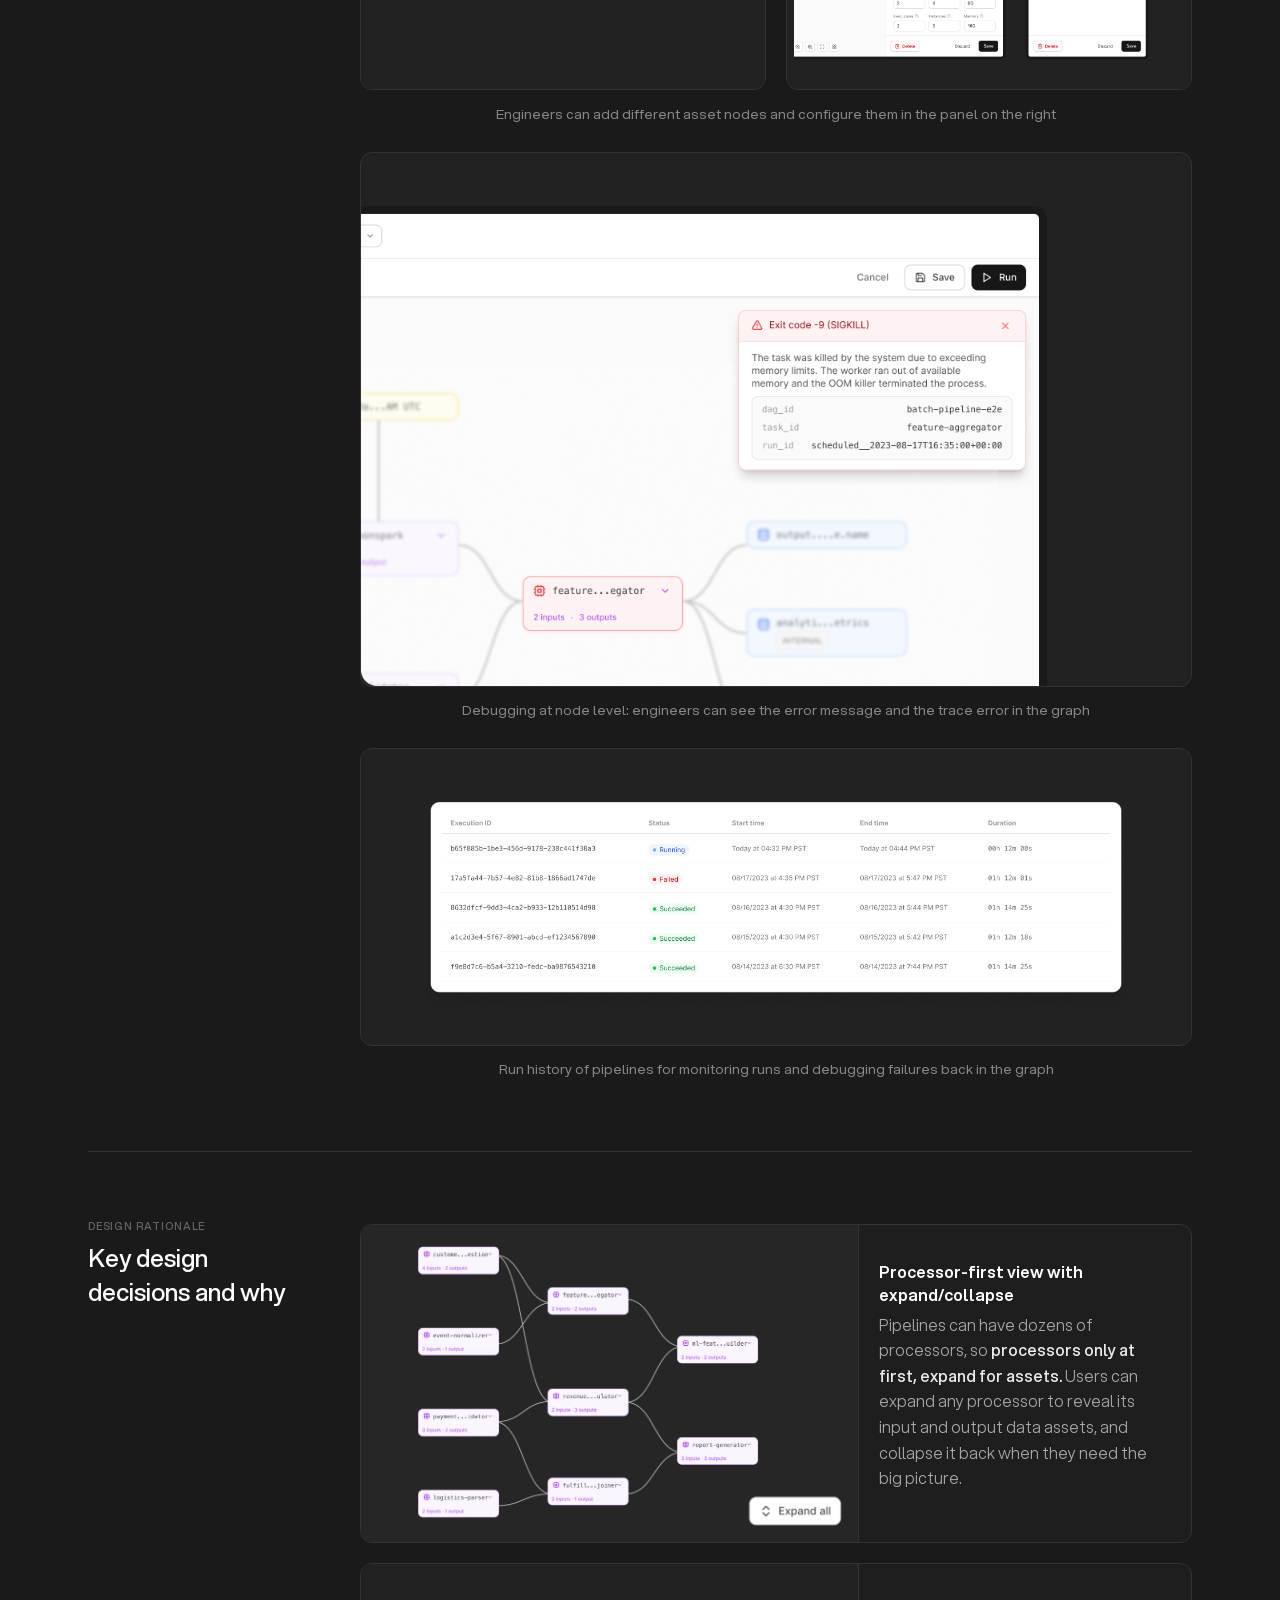
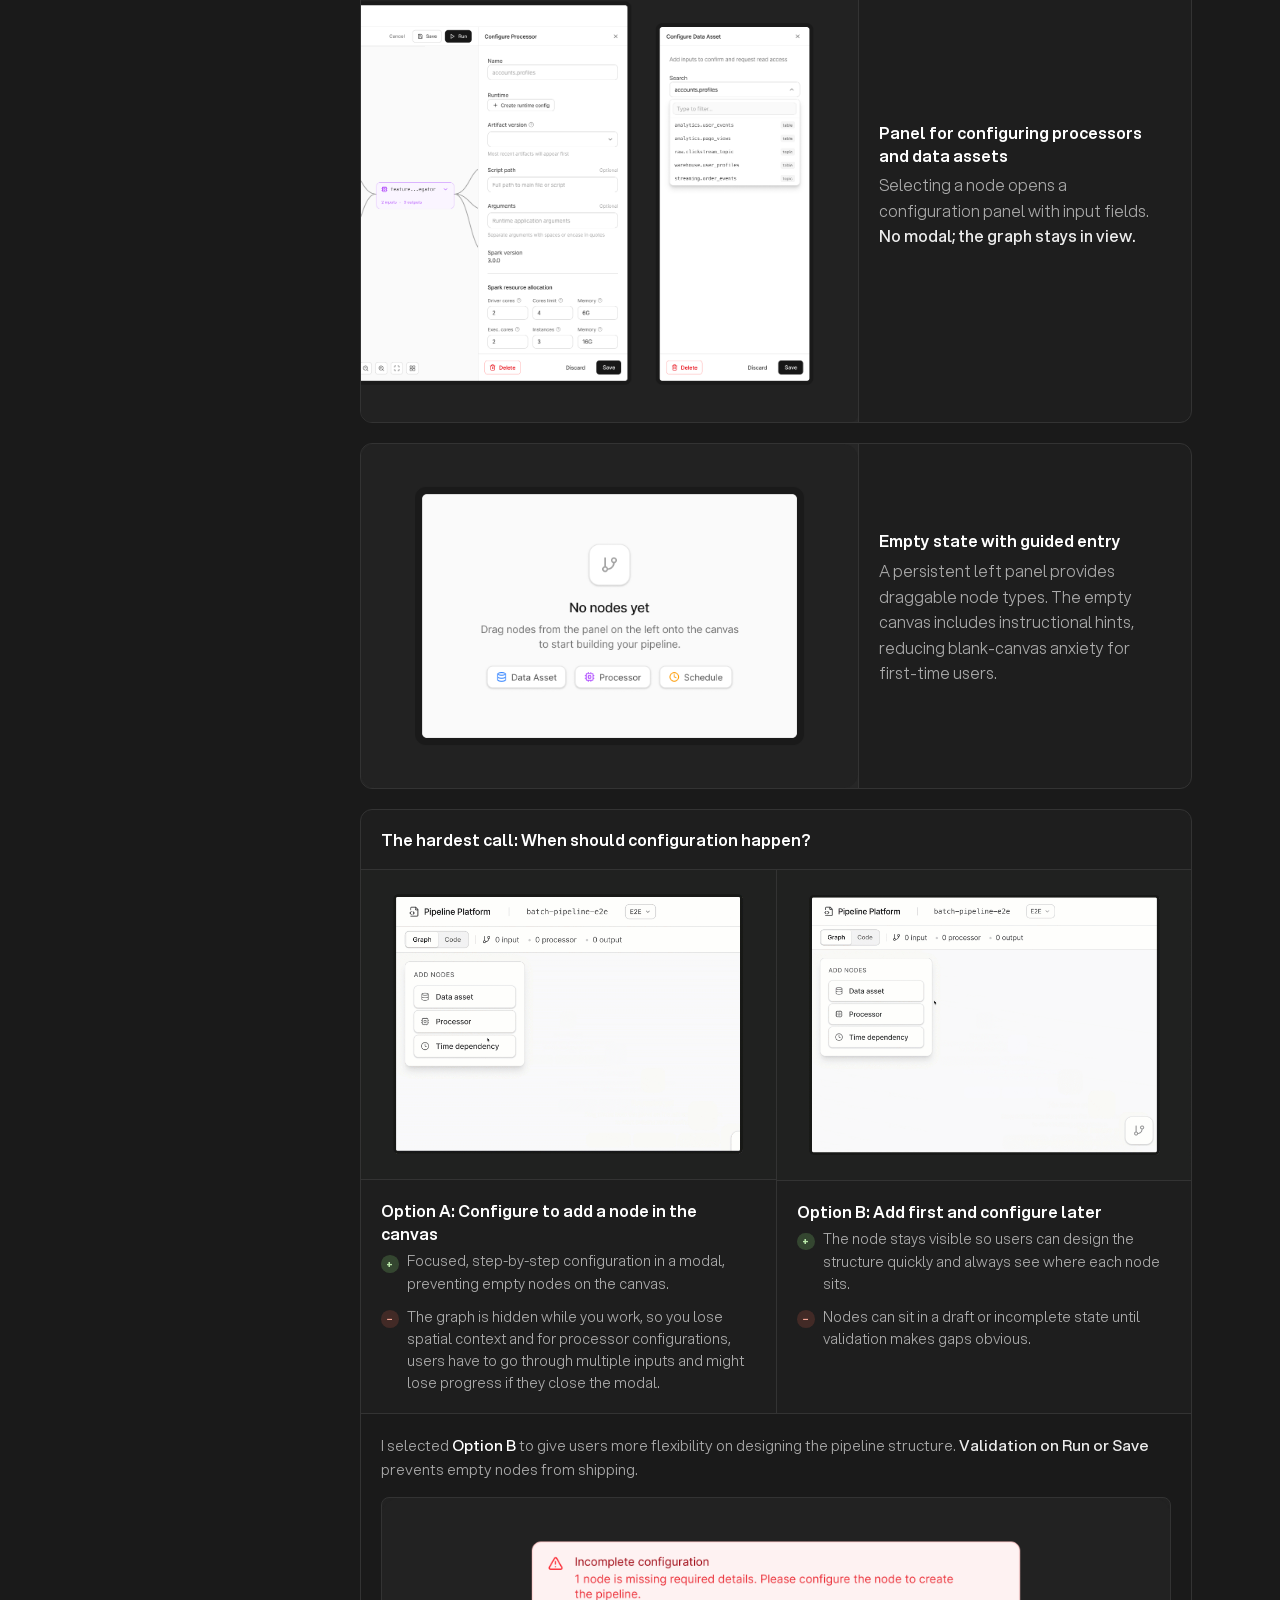
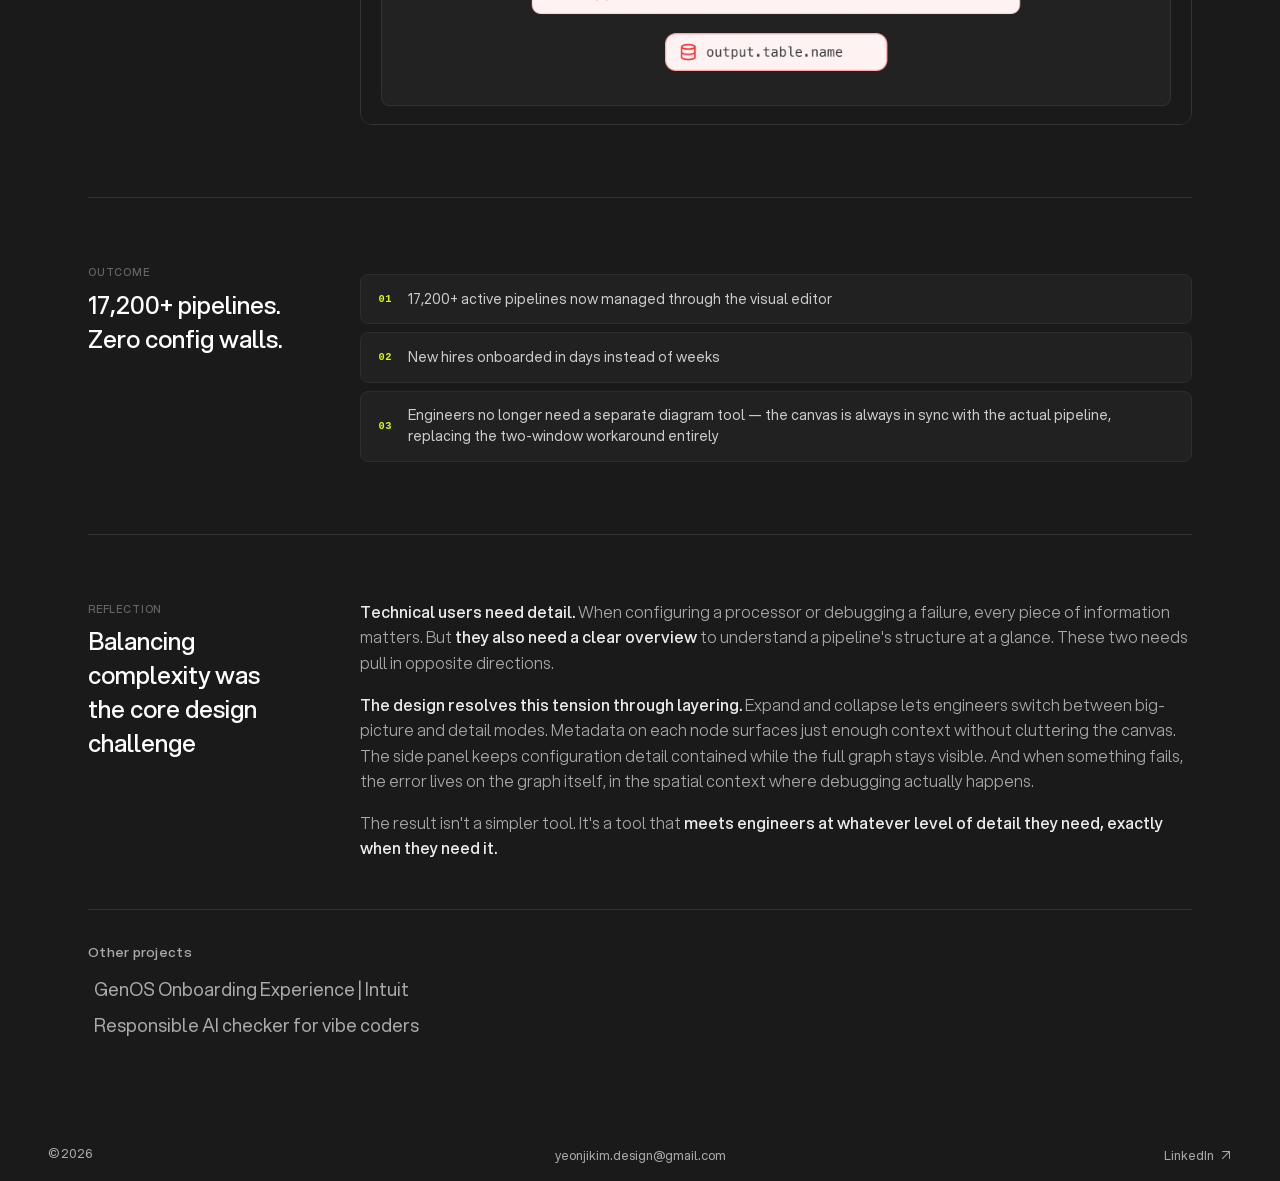
==== commit 8c41bd50: "Add Google Analytics event tracking" ====
--- a/dag.html
+++ b/dag.html
@@ -20,13 +20,13 @@
     <link rel="preconnect" href="https://fonts.gstatic.com" crossorigin>
     <link href="https://fonts.googleapis.com/css2?family=Sixtyfour&display=swap" rel="stylesheet">
 </head>
-<body>
+<body data-page="dag">
     <header class="header">
         <div class="header-left">
             <a href="index.html" class="header-title glitch" title="yeonji">yeonji</a>
         </div>
         <div class="header-right">
-            <a href="Resume_Yeonji_Kim.pdf" class="header-link" target="_blank">
+            <a href="Resume_Yeonji_Kim.pdf" class="header-link" target="_blank" data-track="resume" data-track-source="header">
                 Resume <span class="external-icon">↗</span>
             </a>
         </div>
@@ -406,12 +406,12 @@
             &copy; 2026
         </div>
         <div class="footer-center">
-            <a href="mailto:yeonjikim.design@gmail.com" class="header-link">
+            <a href="mailto:yeonjikim.design@gmail.com" class="header-link" data-track="email" data-track-source="footer">
                 yeonjikim.design@gmail.com
             </a>
         </div>
         <div class="footer-right">
-            <a href="https://www.linkedin.com/in/yeonji-kim/" target="_blank" class="header-link">
+            <a href="https://www.linkedin.com/in/yeonji-kim/" target="_blank" class="header-link" data-track="linkedin" data-track-source="footer">
                 LinkedIn <span class="external-icon">↗</span>
             </a>
         </div>
--- a/styles.css
+++ b/styles.css
@@ -283,7 +283,7 @@
     line-height: 1.7;
     margin-bottom: 0.5rem;
     color: #aaaaaa;
-    font-weight: 400;
+    font-weight: 300;
 }
 
 .intro-text em {
@@ -295,7 +295,7 @@
 }
 
 .intro-highlight {
-    font-weight: 600;
+    font-weight: 500;
     color: #ffffff;
 }
 
@@ -379,6 +379,231 @@
     font-weight: 300;
 }
 
+.about-more-btn {
+    margin-top: 1rem;
+    display: inline-flex;
+    align-items: center;
+    gap: 0.4rem;
+    padding: 0.6rem 1.1rem;
+    background-color: rgba(255, 255, 255, 0.08);
+    backdrop-filter: blur(12px);
+    -webkit-backdrop-filter: blur(12px);
+    border: 1px solid rgba(255, 255, 255, 0.15);
+    border-radius: 8px;
+    color: #ffffff;
+    font-family: Aspekta Variable, sans-serif;
+    font-size: 0.8rem;
+    font-weight: 400;
+    cursor: pointer;
+    box-shadow: 0 4px 16px rgba(0, 0, 0, 0.25), inset 0 1px 0 rgba(255, 255, 255, 0.12);
+    transition: border-color 0.2s ease, color 0.2s ease, background-color 0.2s ease;
+}
+
+.about-more-btn .external-icon {
+    transition: transform 0.25s cubic-bezier(0.22, 1, 0.36, 1);
+}
+
+.about-more-btn:hover {
+    background-color: rgba(255, 255, 255, 0.14);
+    border-color: rgba(208, 254, 5, 0.5);
+    color: #D0FE05;
+}
+
+.about-more-btn:hover .external-icon {
+    transform: translateX(3px);
+}
+
+/* More About Me Modal */
+.about-modal-overlay {
+    position: fixed;
+    inset: 0;
+    z-index: 10000;
+    display: flex;
+    align-items: center;
+    justify-content: center;
+    padding: 2rem;
+    background-color: rgba(0, 0, 0, 0.7);
+    opacity: 0;
+    visibility: hidden;
+    transition: opacity 0.25s ease, visibility 0.25s ease;
+}
+
+.about-modal-overlay.is-active {
+    opacity: 1;
+    visibility: visible;
+}
+
+.about-modal {
+    position: relative;
+    width: 100%;
+    max-width: 920px;
+    max-height: 85vh;
+    overflow-y: auto;
+    background-color: #212121;
+    border: 1px solid #333333;
+    border-radius: 16px;
+    padding: 2.5rem;
+    transform: translateY(12px);
+    transition: transform 0.25s ease;
+}
+
+.about-modal-overlay.is-active .about-modal {
+    transform: translateY(0);
+}
+
+.about-modal-header {
+    display: flex;
+    align-items: center;
+    justify-content: space-between;
+    gap: 1rem;
+    margin-bottom: 1.5rem;
+}
+
+.about-modal-close {
+    flex-shrink: 0;
+    width: 2rem;
+    height: 2rem;
+    display: flex;
+    align-items: center;
+    justify-content: center;
+    background-color: transparent;
+    border: none;
+    border-radius: 50%;
+    color: #aaaaaa;
+    font-size: 0.9rem;
+    cursor: pointer;
+    transition: color 0.2s ease, background-color 0.2s ease;
+}
+
+.about-modal-close:hover {
+    color: #1a1a1a;
+    background-color: #D0FE05;
+}
+
+.about-modal-title {
+    margin: 0;
+    padding: 0;
+    font-size: 1.5rem;
+    font-weight: 500;
+    color: #ffffff;
+    font-family: Aspekta Variable, sans-serif;
+}
+
+.about-modal-gallery {
+    display: flex;
+    justify-content: center;
+    align-items: center;
+    flex-wrap: wrap;
+    gap: 1.5rem 1.25rem;
+    margin-bottom: 2rem;
+    padding: 0.5rem 0 1.5rem;
+}
+
+.about-modal-photo {
+    position: relative;
+    flex-shrink: 0;
+    width: 180px;
+    background-color: #f2f2f2;
+    padding: 8px 8px 22px;
+    border-radius: 3px;
+    box-shadow: 0 10px 24px rgba(0, 0, 0, 0.45);
+    transition: transform 0.25s cubic-bezier(0.22, 1, 0.36, 1);
+}
+
+.about-modal-photo:nth-child(1) {
+    transform: rotate(-6deg);
+}
+
+.about-modal-photo:nth-child(2) {
+    transform: rotate(4deg) translateY(-8px);
+}
+
+.about-modal-photo:nth-child(3) {
+    transform: rotate(-3deg) translateY(4px);
+}
+
+.about-modal-photo:hover {
+    transform: rotate(0deg) translateY(-4px) scale(1.04);
+    z-index: 1;
+}
+
+.about-modal-photo img {
+    width: 100%;
+    height: 225px;
+    object-fit: cover;
+    display: block;
+    border-radius: 1px;
+}
+
+.about-modal-photo.is-missing img {
+    display: none;
+}
+
+.about-modal-photo.is-missing::after {
+    content: attr(data-placeholder);
+    display: flex;
+    align-items: center;
+    justify-content: center;
+    text-align: center;
+    height: 225px;
+    padding: 0.5rem;
+    font-size: 0.6rem;
+    color: #888888;
+    background-color: #2a2a2a;
+    border-radius: 1px;
+}
+
+.about-modal-body p {
+    font-size: 1rem;
+    line-height: 1.7;
+    color: #aaaaaa;
+    font-weight: 300;
+    margin-bottom: 1rem;
+}
+
+.about-modal-body p:last-child {
+    margin-bottom: 0;
+}
+
+.about-modal-links {
+    display: flex;
+    flex-wrap: wrap;
+    align-items: center;
+    gap: 0.75rem;
+    margin-top: 2rem;
+}
+
+.about-modal-link-btn {
+    display: inline-flex;
+    align-items: center;
+    gap: 0.4rem;
+    padding: 0.6rem 1.1rem;
+    background-color: transparent;
+    border: 1px solid #3d3d3d;
+    border-radius: 999px;
+    color: #ffffff;
+    text-decoration: none;
+    font-family: Aspekta Variable, sans-serif;
+    font-size: 0.8rem;
+    font-weight: 400;
+    transition: border-color 0.2s ease, color 0.2s ease;
+}
+
+.about-modal-link-btn:hover {
+    border-color: #D0FE05;
+    color: #D0FE05;
+}
+
+@media (max-width: 640px) {
+    .about-modal {
+        padding: 2rem 1.5rem;
+    }
+
+    .about-modal-gallery {
+        grid-template-columns: repeat(2, 1fr);
+    }
+}
+
 /* Projects Section */
 .projects-section {
     width: 100%;
@@ -551,6 +776,25 @@
 @media (max-width: 1200px) {
     .project-card {
         flex-direction: column;
+    }
+}
+
+/* Below this width the about-section's fixed-height flex layout can't fit
+   the intro copy + button, causing it to overlap the projects list. Let the
+   page scroll naturally instead of clipping/overlapping content. */
+@media (max-width: 640px) {
+    .main-content {
+        height: auto;
+        min-height: calc(100vh - 100px);
+    }
+
+    .about-section {
+        flex: none;
+    }
+
+    body {
+        height: auto;
+        min-height: 100vh;
     }
 }
 
--- a/project-styles.css
+++ b/project-styles.css
@@ -351,7 +351,7 @@
     line-height: 1.6;
     color: #aaaaaa;
     margin-bottom: 1rem;
-    font-weight: 400;
+    font-weight: 300;
 }
 
 .project-section ul, .project-section ol {
@@ -2212,7 +2212,7 @@
 
 .dag-compare-merge-text strong {
     color: #ffffff;
-    font-weight: 600;
+    font-weight: 500;
 }
 
 .dag-compare-merge-img-wrap {
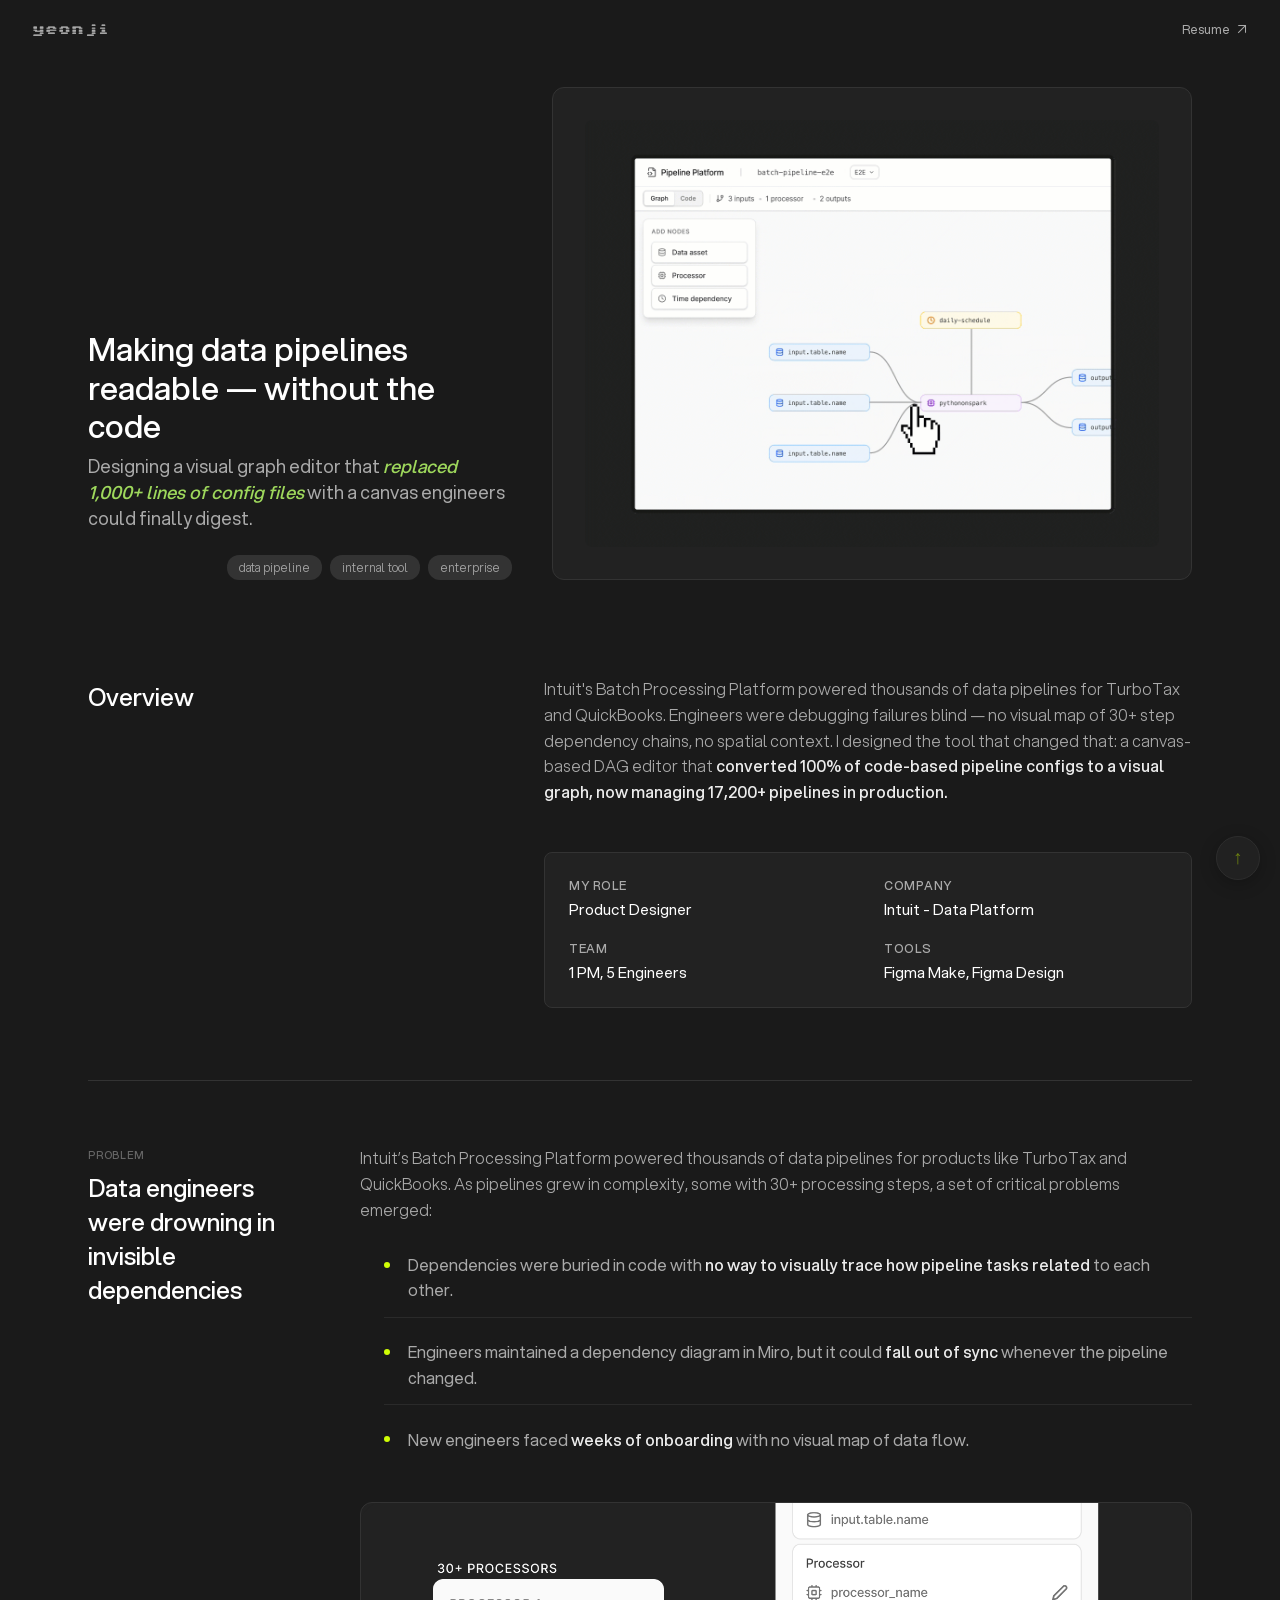
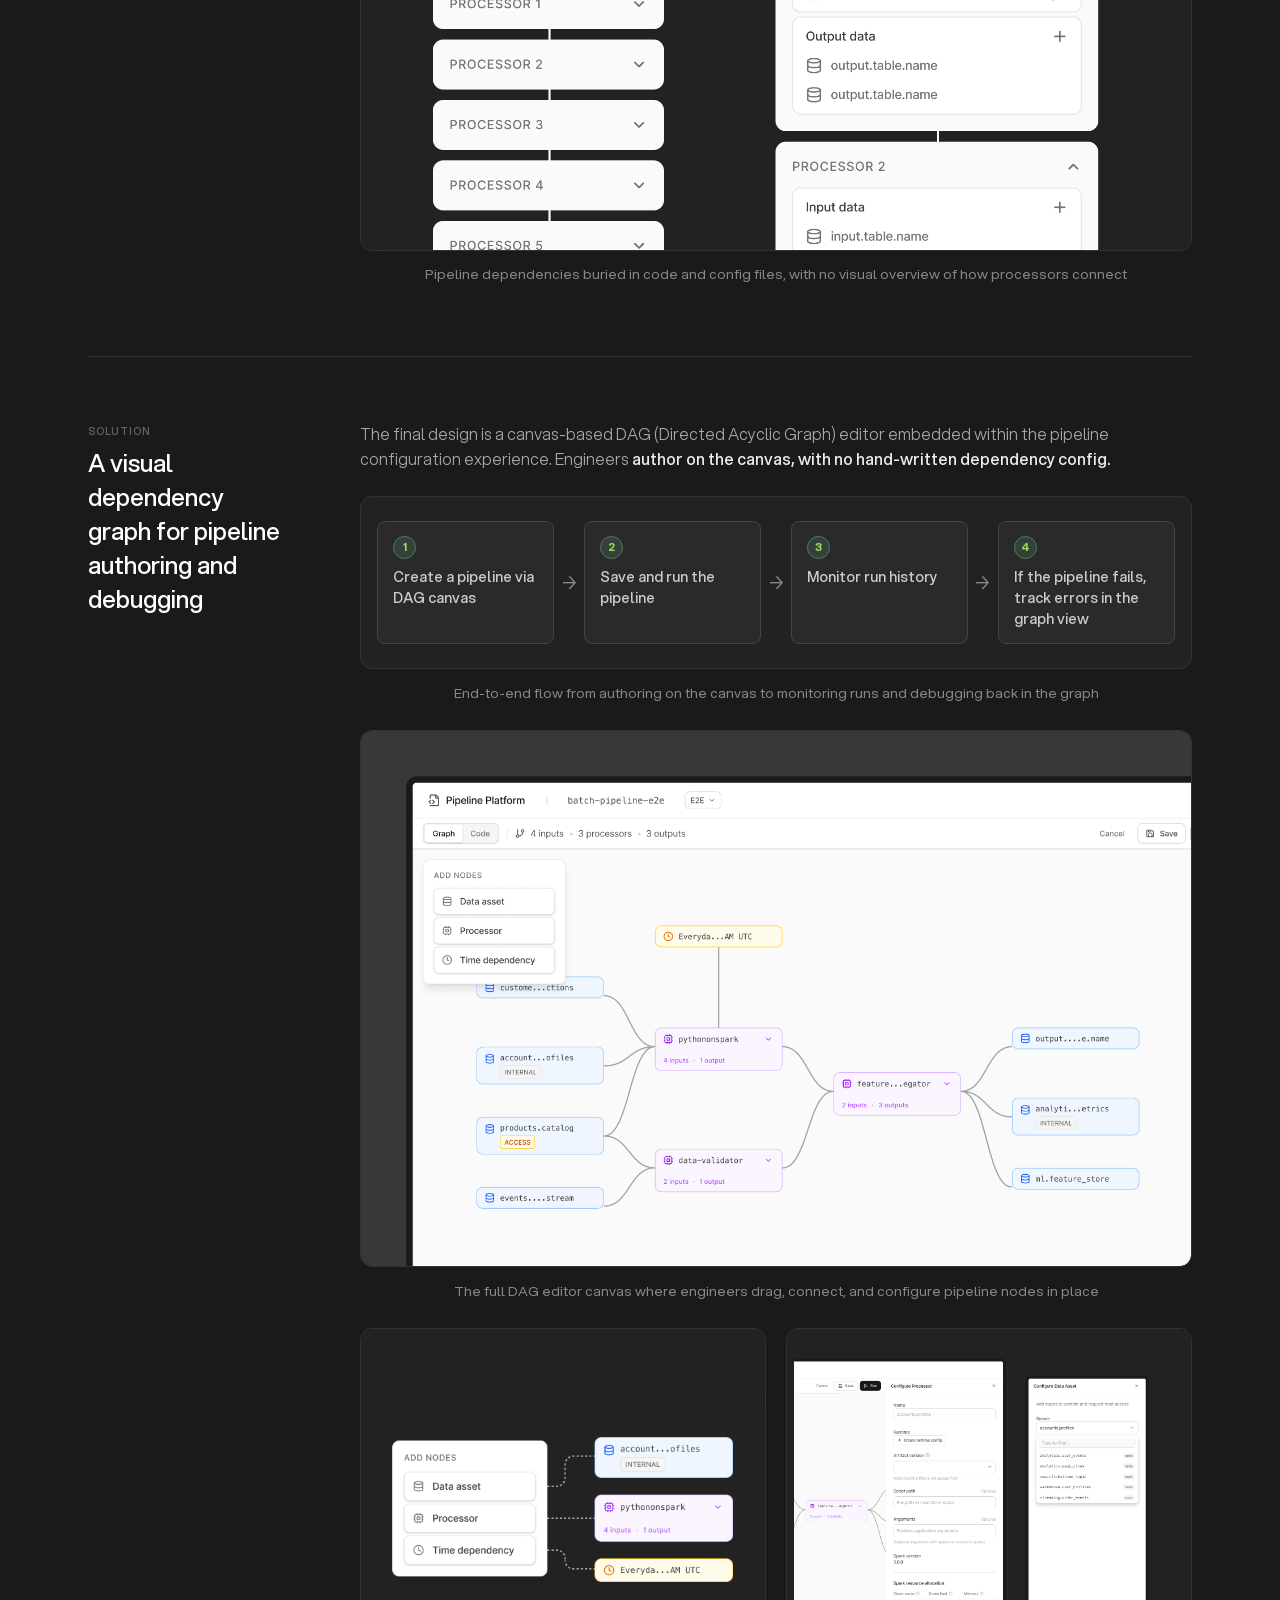
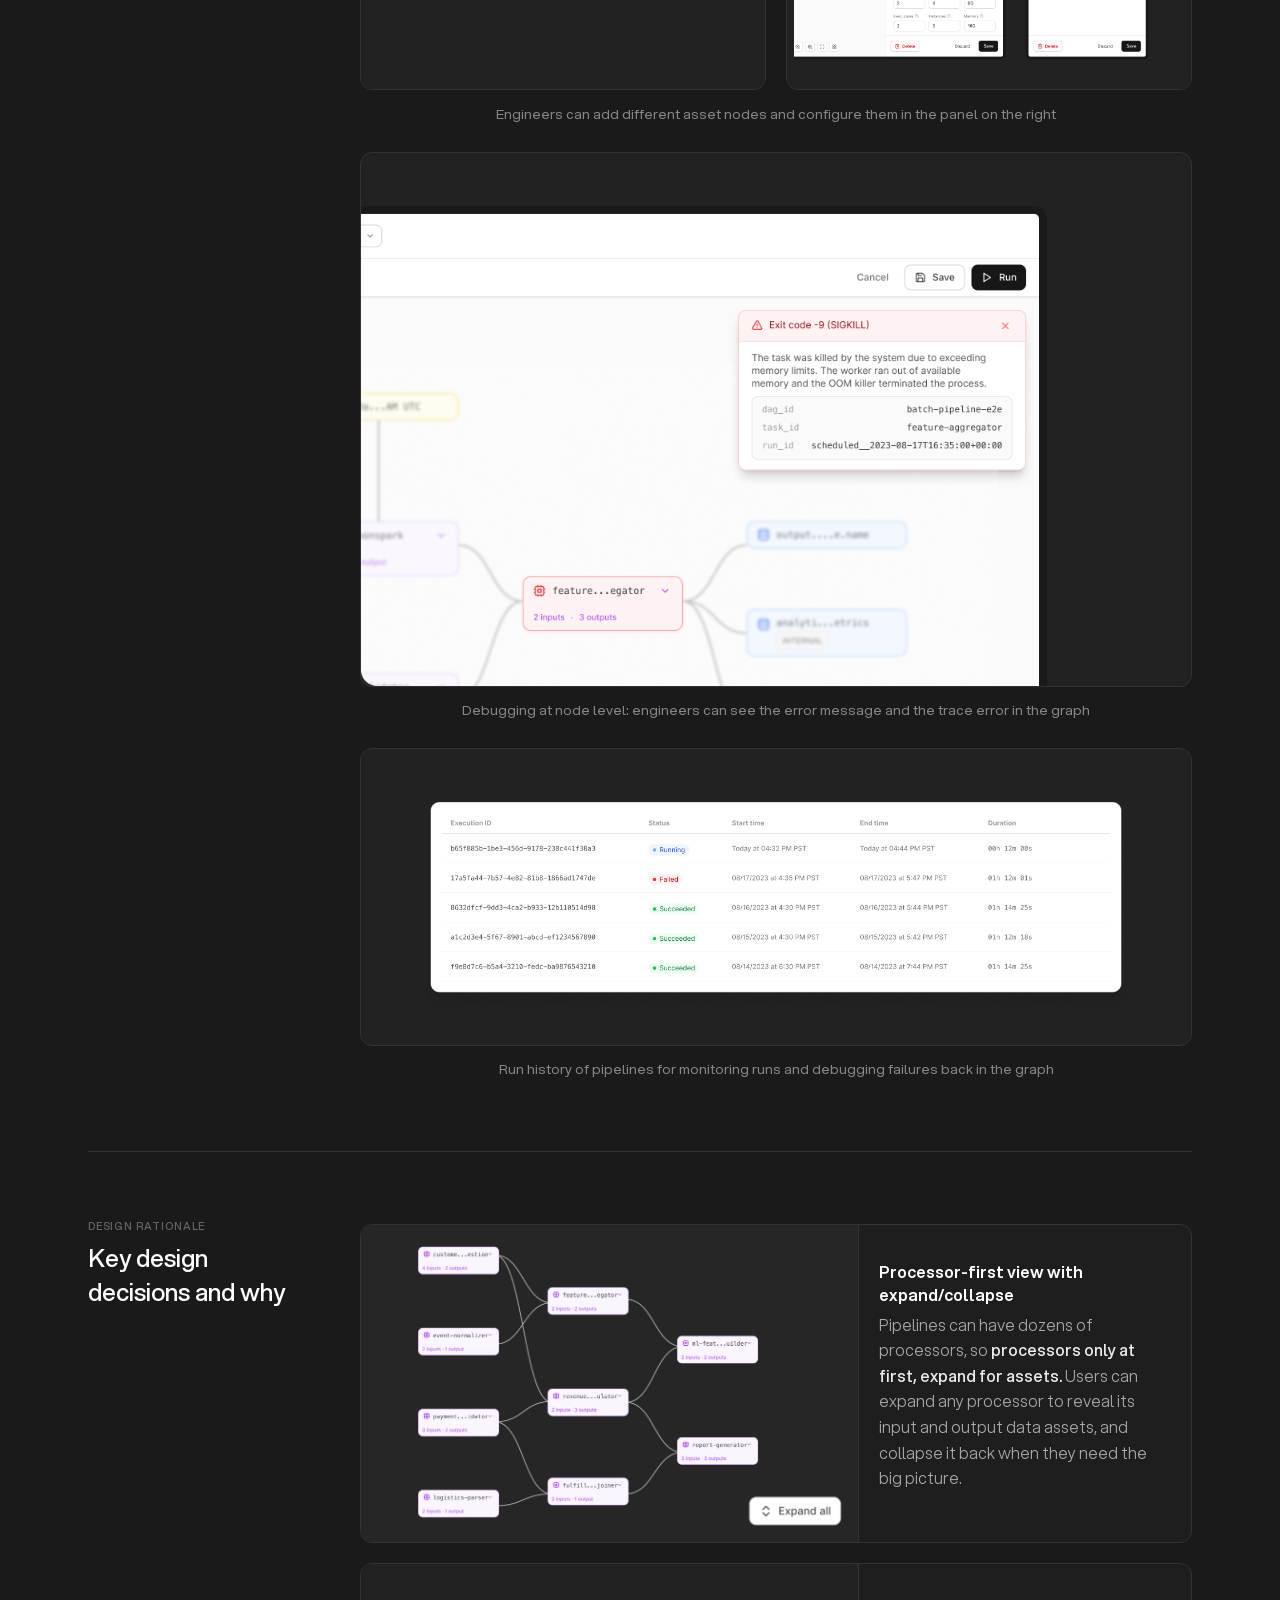
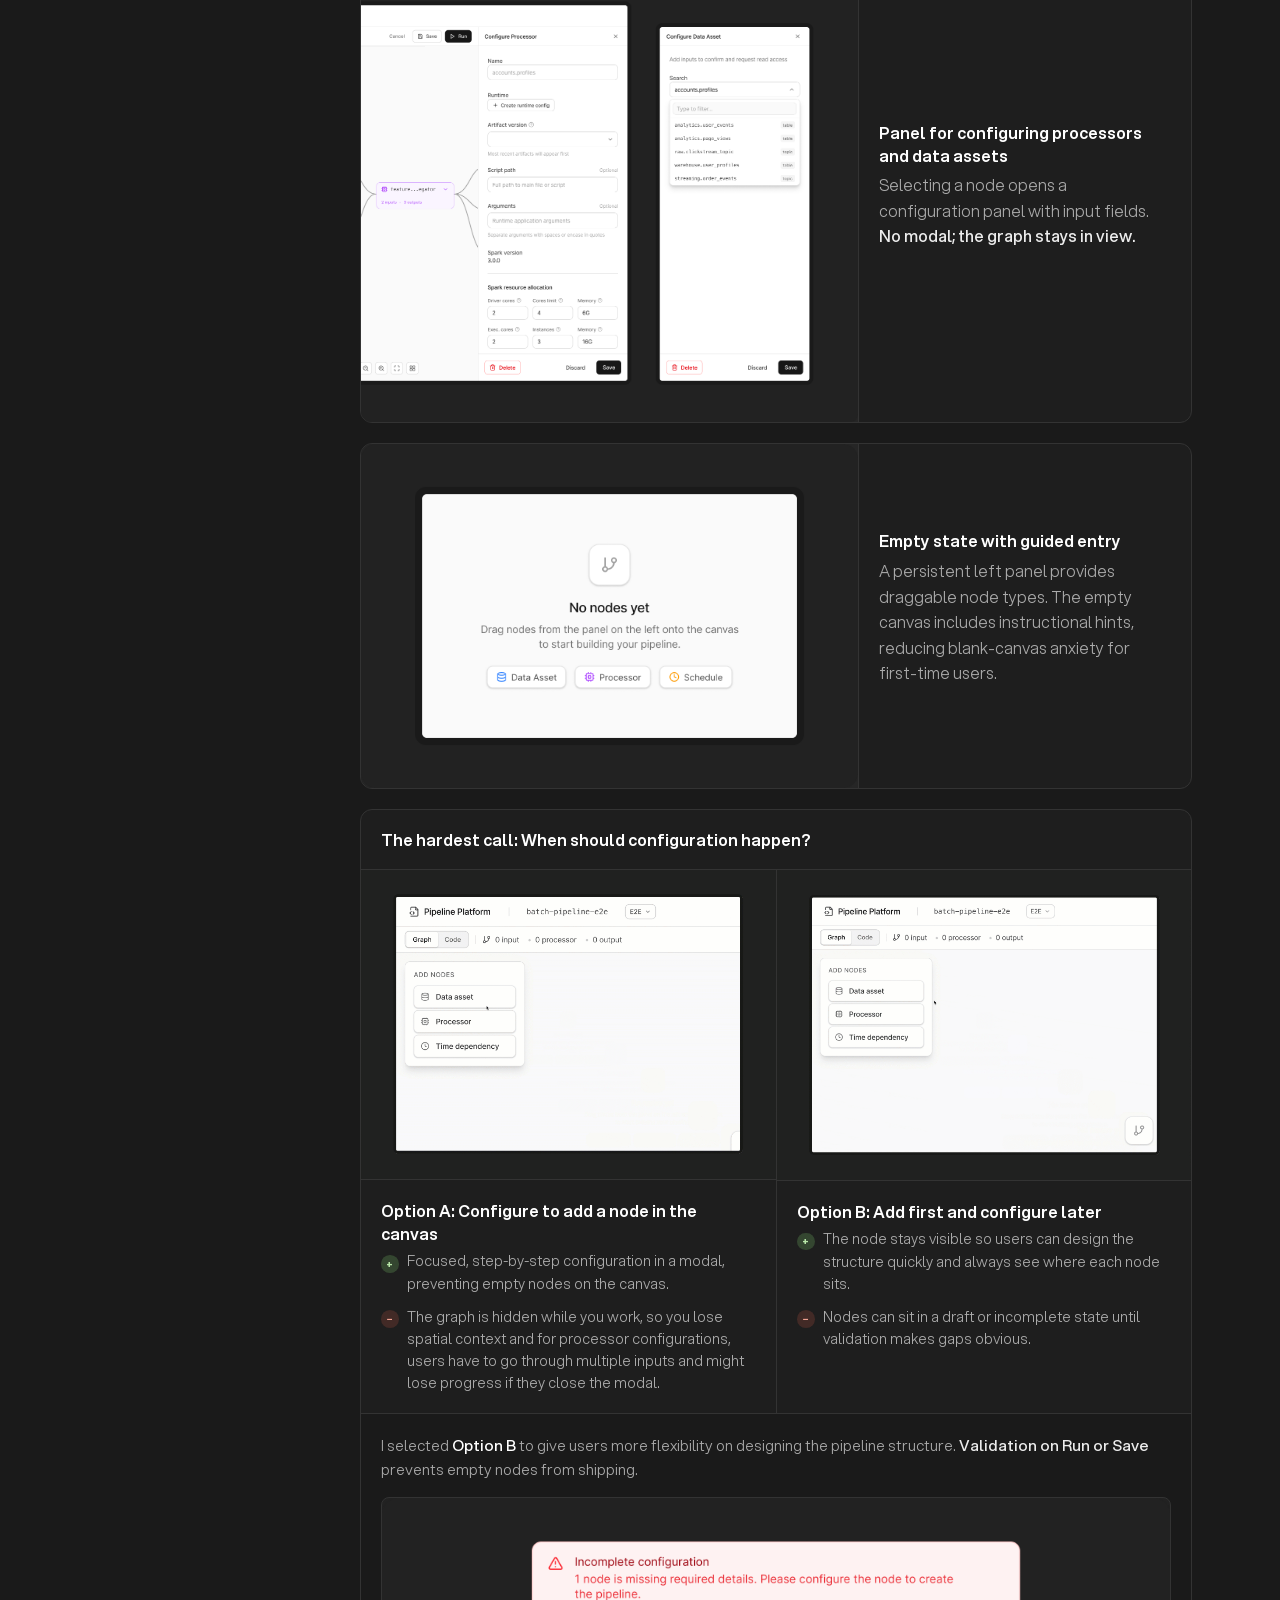
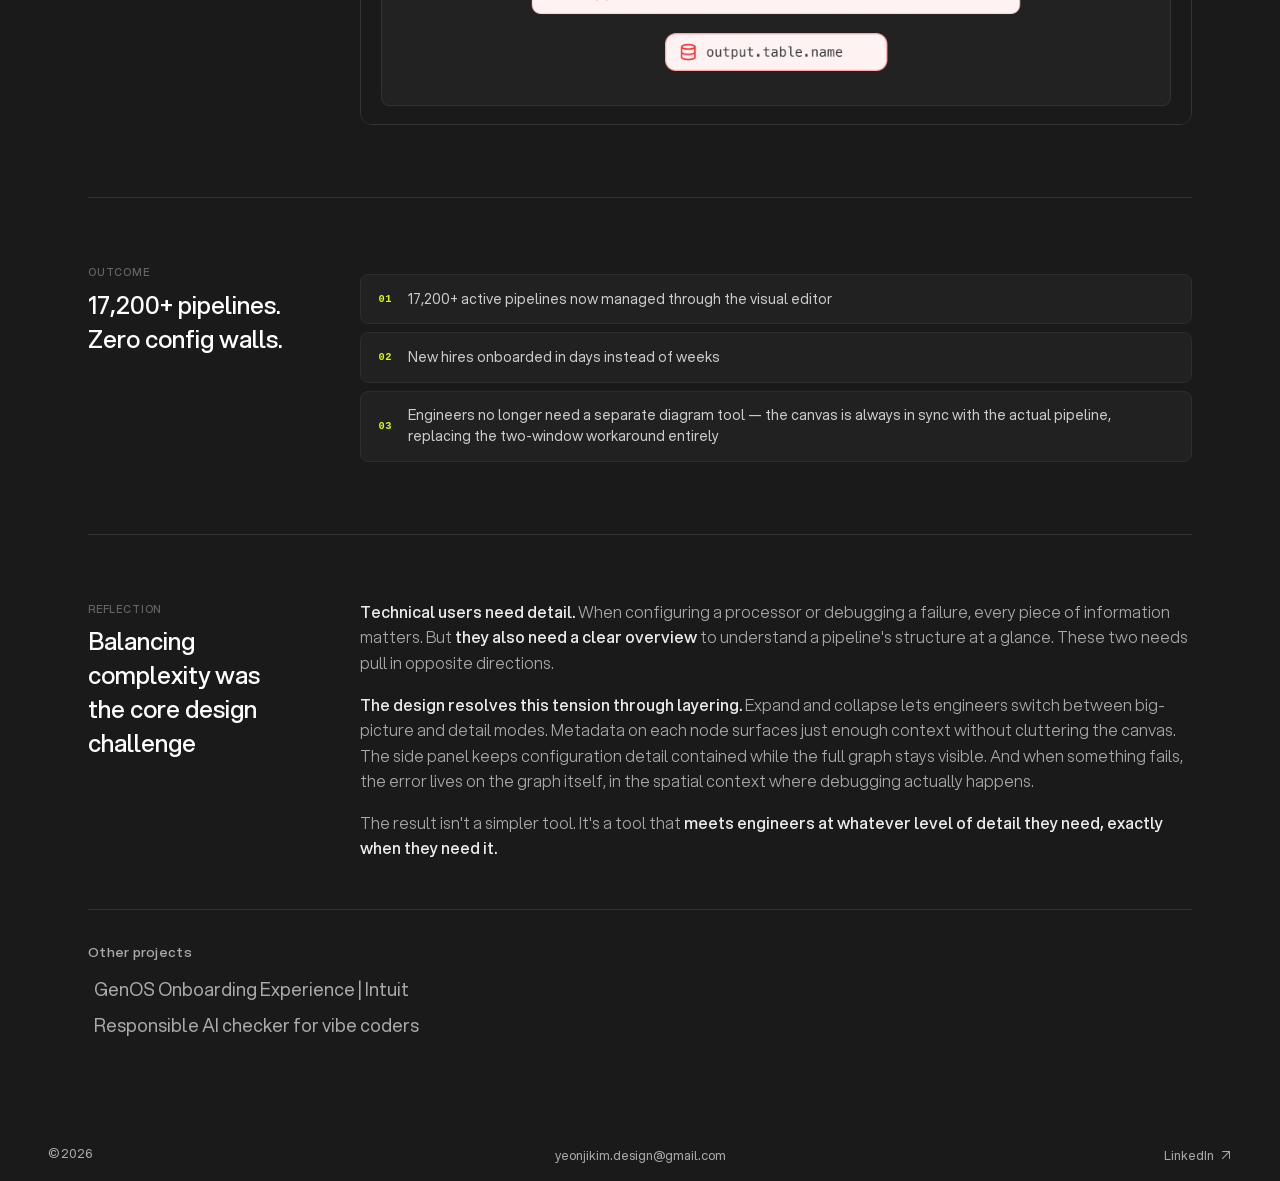
==== commit a6f5f880: "Added loading screen, homepage background gradient" ====
--- a/dag.html
+++ b/dag.html
@@ -417,6 +417,6 @@
         </div>
     </footer>
 
-    <script src="script.js"></script>
+    <script src="script.js?v=loader-5"></script>
 </body>
 </html>
--- a/styles.css
+++ b/styles.css
@@ -95,6 +95,252 @@
     display: flex;
     flex-direction: column;
     height: 100vh;
+    position: relative;
+    isolation: isolate;
+    background-color: #1a1a1a;
+}
+
+body[data-page="home"] {
+    background:
+        radial-gradient(circle at 78% 18%, rgba(255, 255, 255, 0.065), transparent 28rem),
+        radial-gradient(circle at 18% 82%, rgba(128, 128, 128, 0.1), transparent 32rem),
+        linear-gradient(125deg, #171717 0%, #1a1a1a 46%, #181818 100%);
+    background-size: 135% 135%;
+    animation: ambient-gradient-drift 32s ease-in-out infinite alternate;
+}
+
+body.is-loading {
+    overflow: hidden;
+}
+
+.site-loader {
+    position: fixed;
+    inset: 0;
+    z-index: 10000;
+    display: grid;
+    place-items: center;
+    overflow: hidden;
+    background: #111111;
+    color: #f1f1f1;
+    pointer-events: all;
+    transform-origin: center;
+}
+
+.site-loader::before,
+.site-loader::after {
+    content: '';
+    position: absolute;
+    inset: 0;
+    pointer-events: none;
+}
+
+.site-loader::before {
+    z-index: 2;
+    background: repeating-linear-gradient(
+        to bottom,
+        transparent 0,
+        transparent 3px,
+        rgba(0, 0, 0, 0.25) 3px,
+        rgba(0, 0, 0, 0.25) 4px
+    );
+}
+
+.site-loader::after {
+    z-index: 3;
+    opacity: 0.34;
+    background:
+        radial-gradient(ellipse at center, transparent 42%, rgba(0, 0, 0, 0.7) 100%),
+        linear-gradient(90deg, rgba(255, 255, 255, 0.025), transparent 38%, rgba(255, 255, 255, 0.02));
+    animation: loader-screen-flicker 140ms steps(2, end) infinite;
+}
+
+.site-loader__noise {
+    position: absolute;
+    inset: -1rem;
+    overflow: hidden;
+    color: rgba(255, 255, 255, 0.095);
+    font: 400 10px/1.25 ui-monospace, SFMono-Regular, Menlo, Monaco, Consolas, monospace;
+    letter-spacing: 0.14em;
+    white-space: pre-wrap;
+    word-break: break-all;
+    user-select: none;
+}
+
+.site-loader__signal {
+    position: relative;
+    z-index: 1;
+    width: fit-content;
+    max-width: 82vw;
+}
+
+.site-loader__logo {
+    position: relative;
+    color: #f5f5f5;
+    font-family: 'Sixtyfour', ui-monospace, monospace;
+    font-size: clamp(1.3rem, 3.4vw, 2.25rem);
+    font-weight: 400;
+    line-height: 1;
+    letter-spacing: -0.04em;
+    white-space: nowrap;
+    text-align: center;
+    text-shadow: 0 0 1.4rem rgba(255, 255, 255, 0.12);
+    animation: loader-logo-lock 980ms steps(9, end) both;
+}
+
+.site-loader__logo::before,
+.site-loader__logo::after {
+    content: attr(data-text);
+    position: absolute;
+    inset: 0;
+    opacity: 0;
+    pointer-events: none;
+}
+
+.site-loader__logo::before {
+    color: #bdbdbd;
+    clip-path: inset(12% 0 58% 0);
+    animation: loader-signal-top 620ms steps(5, end) 2;
+}
+
+.site-loader__logo::after {
+    color: #ffffff;
+    clip-path: inset(62% 0 8% 0);
+    animation: loader-signal-bottom 470ms steps(4, end) 2;
+}
+
+.site-loader__status {
+    display: flex;
+    justify-content: space-between;
+    margin-top: 1.25rem;
+    padding-top: 0.55rem;
+    border-top: 1px solid rgba(255, 255, 255, 0.18);
+    color: rgba(255, 255, 255, 0.38);
+    font: 500 0.58rem/1 ui-monospace, SFMono-Regular, Menlo, Monaco, Consolas, monospace;
+    letter-spacing: 0.12em;
+}
+
+.site-loader__status-readout {
+    position: relative;
+    min-width: 8.8rem;
+    text-align: right;
+}
+
+.site-loader__status-checking,
+.site-loader__status-approved {
+    position: absolute;
+    top: 0;
+    right: 0;
+    white-space: nowrap;
+}
+
+.site-loader__status-checking {
+    color: #ff6565;
+    animation: loader-access-check 720ms steps(5, end) forwards;
+}
+
+.site-loader__status-approved {
+    color: #D0FE05;
+    opacity: 0;
+    animation: loader-access-approved 420ms steps(3, end) 700ms forwards;
+}
+
+.site-loader.is-leaving {
+    animation: loader-tv-off 560ms steps(8, end) forwards;
+}
+
+@keyframes loader-screen-flicker {
+    0%, 100% { opacity: 0.26; }
+    50% { opacity: 0.4; }
+}
+
+@keyframes loader-logo-lock {
+    0% { opacity: 0; transform: translate3d(-0.12em, 0, 0) skewX(-8deg); filter: blur(4px); }
+    18% { opacity: 0.85; transform: translate3d(0.09em, 0, 0) skewX(4deg); }
+    34% { opacity: 0.12; }
+    48% { opacity: 1; transform: translate3d(-0.035em, 0, 0); filter: blur(0); }
+    66% { opacity: 0.62; }
+    100% { opacity: 1; transform: none; filter: none; }
+}
+
+@keyframes loader-signal-top {
+    0%, 16%, 54%, 100% { opacity: 0; transform: translateX(0); }
+    17%, 42% { opacity: 0.7; transform: translateX(0.13em); }
+    55%, 76% { opacity: 0.45; transform: translateX(-0.08em); }
+}
+
+@keyframes loader-signal-bottom {
+    0%, 24%, 70%, 100% { opacity: 0; transform: translateX(0); }
+    25%, 52% { opacity: 0.56; transform: translateX(-0.1em); }
+    71%, 82% { opacity: 0.4; transform: translateX(0.07em); }
+}
+
+@keyframes loader-access-check {
+    0%, 18%, 42%, 68% { opacity: 0.3; }
+    9%, 31%, 54%, 82% { opacity: 1; }
+    100% { opacity: 0; }
+}
+
+@keyframes loader-access-approved {
+    0% { opacity: 0; transform: translateX(0.35em); }
+    34% { opacity: 1; transform: translateX(-0.06em); }
+    100% { opacity: 1; transform: none; }
+}
+
+@keyframes loader-tv-off {
+    0% { clip-path: inset(0); opacity: 1; filter: brightness(1); }
+    38% { clip-path: inset(0); filter: brightness(1.8); }
+    70% { clip-path: inset(48.5% 0); opacity: 1; filter: brightness(3); }
+    88% { clip-path: inset(49.6% 18%); opacity: 0.9; filter: brightness(4); }
+    100% { clip-path: inset(50%); opacity: 0; filter: brightness(0); visibility: hidden; }
+}
+
+@keyframes ambient-gradient-drift {
+    0% {
+        background-position: 8% 12%;
+    }
+    50% {
+        background-position: 55% 38%;
+    }
+    100% {
+        background-position: 92% 72%;
+    }
+}
+
+@media (prefers-reduced-motion: reduce) {
+    body[data-page="home"] {
+        animation: none;
+    }
+
+    .site-loader::after,
+    .site-loader__logo,
+    .site-loader__logo::before,
+    .site-loader__logo::after,
+    .site-loader__status-checking,
+    .site-loader__status-approved {
+        animation: none;
+    }
+
+    .site-loader__status-checking {
+        display: none;
+    }
+
+    .site-loader__status-approved {
+        position: static;
+        opacity: 1;
+    }
+
+    .site-loader.is-leaving {
+        animation: none;
+        opacity: 0;
+        visibility: hidden;
+        transition: opacity 180ms ease-out, visibility 0s linear 180ms;
+    }
+}
+
+@media (prefers-contrast: more) {
+    body {
+        background-color: #151515;
+    }
 }
 
 /* Header Styles */
@@ -206,6 +452,8 @@
     width: 100%;
     height: calc(100vh - 100px);
     box-sizing: border-box;
+    position: relative;
+    z-index: 1;
 }
 
 .content-wrapper {
@@ -553,7 +801,14 @@
     border-radius: 1px;
 }
 
+.about-modal-body {
+    position: relative;
+    isolation: isolate;
+}
+
 .about-modal-body p {
+    position: relative;
+    z-index: 1;
     font-size: 1rem;
     line-height: 1.7;
     color: #aaaaaa;
@@ -563,6 +818,263 @@
 
 .about-modal-body p:last-child {
     margin-bottom: 0;
+}
+
+.about-emphasis {
+    position: relative;
+    display: inline;
+    color: #f4f4f4;
+    font-weight: 520;
+    border-radius: 0.18em;
+    outline: none;
+    -webkit-box-decoration-break: clone;
+    box-decoration-break: clone;
+}
+
+.about-emphasis:focus-visible {
+    outline: 2px solid #D0FE05;
+    outline-offset: 3px;
+}
+
+.about-emphasis--ux {
+    color: transparent;
+    background-image: linear-gradient(100deg, #ff6b9e 0%, #ffb347 22%, #D0FE05 44%, #5ce1e6 66%, #b388ff 84%, #ff6b9e 100%);
+    background-size: 220% 100%;
+    background-position: 0% 50%;
+    -webkit-background-clip: text;
+    background-clip: text;
+    animation: about-ux-ink 7s linear infinite;
+}
+
+.about-emphasis--ux::after {
+    content: "";
+    position: absolute;
+    z-index: -1;
+    left: -0.08em;
+    right: -0.08em;
+    bottom: -0.08em;
+    height: 0.16em;
+    border-radius: 999px;
+    background: linear-gradient(90deg, #ff6b9e, #D0FE05, #5ce1e6, #b388ff);
+    transform: scaleX(0.26);
+    transform-origin: left;
+    opacity: 0.55;
+    transition: transform 240ms cubic-bezier(0.23, 1, 0.32, 1), opacity 180ms ease;
+}
+
+.about-emphasis--ux:hover::after,
+.about-emphasis--ux:focus-visible::after {
+    transform: scaleX(1);
+    opacity: 1;
+}
+
+.about-emphasis--cs {
+    display: inline-block;
+    color: #b9eaf2;
+    font-family: "SFMono-Regular", Consolas, "Liberation Mono", monospace;
+    font-size: 0.92em;
+    font-weight: 400;
+    letter-spacing: -0.025em;
+    word-spacing: -0.22em;
+    vertical-align: baseline;
+    text-shadow: 0 0 0.7em rgba(145, 232, 255, 0.12);
+    transition: color 160ms ease, text-shadow 160ms ease;
+}
+
+.about-cs-text,
+.about-cs-emoji {
+    transition: opacity 140ms ease, transform 180ms cubic-bezier(0.23, 1, 0.32, 1);
+}
+
+.about-cs-text {
+    white-space: nowrap;
+}
+
+.about-cs-emoji {
+    position: absolute;
+    inset: 0;
+    display: flex;
+    align-items: center;
+    justify-content: space-between;
+    gap: 0;
+    width: 100%;
+    white-space: nowrap;
+    opacity: 0;
+    transform: translateY(0.18em);
+    font-family: system-ui, sans-serif;
+    font-size: 0.72em;
+    line-height: inherit;
+}
+
+.about-emphasis--cs:hover .about-cs-text,
+.about-emphasis--cs:focus-visible .about-cs-text {
+    opacity: 0;
+    transform: translateY(-0.12em);
+}
+
+.about-emphasis--cs:hover,
+.about-emphasis--cs:focus-visible {
+    color: #e1faff;
+    text-shadow: 0 0 0.8em rgba(145, 232, 255, 0.28);
+}
+
+.about-emphasis--cs:hover .about-cs-emoji,
+.about-emphasis--cs:focus-visible .about-cs-emoji {
+    opacity: 1;
+    transform: translateY(0);
+}
+
+.about-emphasis--systems {
+    padding: 0.02em 0.09em;
+    background-image: linear-gradient(rgba(208, 254, 5, 0.18), rgba(208, 254, 5, 0.18));
+    background-repeat: no-repeat;
+    background-size: 0% 72%;
+    background-position: 0 88%;
+    transition: background-size 520ms cubic-bezier(0.23, 1, 0.32, 1), color 180ms ease;
+}
+
+.about-emphasis--systems:hover,
+.about-emphasis--systems:focus-visible {
+    color: #ffffff;
+    background-size: 100% 72%;
+}
+
+.about-emphasis--sole {
+    display: inline-block;
+    padding-bottom: 0.02em;
+    text-decoration-line: underline;
+    text-decoration-style: wavy;
+    text-decoration-color: rgba(208, 254, 5, 0.78);
+    text-decoration-thickness: 1px;
+    text-underline-offset: 0.18em;
+}
+
+.about-sole-label {
+    position: absolute;
+    left: 50%;
+    bottom: calc(100% + 0.3rem);
+    padding: 0.18rem 0.32rem;
+    border: 1px solid rgba(208, 254, 5, 0.45);
+    border-radius: 3px;
+    background-color: #292929;
+    color: #D0FE05;
+    font-family: "SFMono-Regular", Consolas, "Liberation Mono", monospace;
+    font-size: 0.54rem;
+    font-weight: 400;
+    line-height: 1;
+    letter-spacing: 0.04em;
+    opacity: 0;
+    transform: translate3d(-50%, 0.25rem, 0);
+    pointer-events: none;
+    transition: opacity 140ms ease, transform 180ms cubic-bezier(0.23, 1, 0.32, 1);
+}
+
+.about-emphasis--sole:hover .about-sole-label,
+.about-emphasis--sole:focus-visible .about-sole-label {
+    opacity: 1;
+    transform: translate3d(-50%, 0, 0);
+}
+
+.about-emphasis--travel {
+    display: inline-block;
+    isolation: isolate;
+    padding: 0 0.04em 0.08em;
+    background-image: repeating-linear-gradient(90deg, #ffb347 0 4px, transparent 4px 8px);
+    background-repeat: no-repeat;
+    background-size: 100% 1px;
+    background-position: 0 100%;
+}
+
+.about-travel-plane {
+    position: absolute;
+    z-index: -1;
+    left: -1.8em;
+    top: 50%;
+    color: #ffb347;
+    font-size: 1.05em;
+    line-height: 1;
+    opacity: 0;
+    filter: blur(0.15px) drop-shadow(0 0.12em 0.18em rgba(0, 0, 0, 0.5));
+    transform: translate3d(0, 0.7em, 0) rotate(-12deg) scale(0.88);
+    pointer-events: none;
+    will-change: transform, opacity;
+}
+
+.about-travel-label {
+    position: relative;
+    z-index: 1;
+}
+
+.about-emphasis--travel:hover .about-travel-plane,
+.about-emphasis--travel:focus-visible .about-travel-plane {
+    animation: about-travel-flight 900ms cubic-bezier(0.45, 0, 0.3, 1) both;
+}
+
+.about-emphasis--baseball {
+    display: inline-block;
+    isolation: isolate;
+}
+
+.about-baseball-label {
+    position: relative;
+    z-index: 1;
+    border-bottom: 1px solid rgba(255, 107, 107, 0.75);
+}
+
+.about-baseball-ball {
+    position: absolute;
+    z-index: 0;
+    left: -1.6em;
+    top: 50%;
+    width: 1.2em;
+    aspect-ratio: 1;
+    border-radius: 50%;
+    opacity: 0;
+    background:
+        radial-gradient(circle at 34% 28%, #ffffff 0 18%, transparent 19%),
+        repeating-linear-gradient(72deg, transparent 0 3px, #d84b4b 3px 4px, transparent 4px 7px),
+        #ece9df;
+    box-shadow: 0 0.12em 0.22em rgba(0, 0, 0, 0.45);
+    transform: translate3d(0, -50%, 0) rotate(0);
+    pointer-events: none;
+}
+
+.about-emphasis--baseball:hover .about-baseball-ball,
+.about-emphasis--baseball:focus-visible .about-baseball-ball {
+    animation: about-baseball-pitch 640ms cubic-bezier(0.23, 1, 0.32, 1) both;
+}
+
+@keyframes about-ux-ink {
+    to { background-position: 220% 50%; }
+}
+
+@keyframes about-travel-flight {
+    0% {
+        opacity: 0;
+        transform: translate3d(0, 0.7em, 0) rotate(-12deg) scale(0.88);
+    }
+    16% {
+        opacity: 0.82;
+    }
+    42% {
+        opacity: 0.72;
+        transform: translate3d(2.9em, -0.75em, 0) rotate(-3deg) scale(0.96);
+    }
+    70% {
+        opacity: 0.64;
+        transform: translate3d(5.6em, -1.05em, 0) rotate(5deg) scale(1);
+    }
+    100% {
+        opacity: 0;
+        transform: translate3d(8.3em, 0.25em, 0) rotate(13deg) scale(0.92);
+    }
+}
+
+@keyframes about-baseball-pitch {
+    0% { opacity: 0; transform: translate3d(-0.8em, -50%, 0) rotate(0); }
+    14% { opacity: 0.95; }
+    76% { opacity: 0.88; }
+    100% { opacity: 0; transform: translate3d(6.9em, -68%, 0) rotate(620deg); }
 }
 
 .about-modal-links {
@@ -601,6 +1113,36 @@
 
     .about-modal-gallery {
         grid-template-columns: repeat(2, 1fr);
+    }
+}
+
+@media (hover: none) {
+    .about-emphasis--systems {
+        background-size: 100% 72%;
+    }
+}
+
+@media (prefers-reduced-motion: reduce) {
+    .about-emphasis--ux {
+        animation: none;
+        background-position: 50% 50%;
+    }
+
+    .about-emphasis--ux::after,
+    .about-cs-text,
+    .about-cs-emoji,
+    .about-emphasis--systems,
+    .about-sole-label {
+        transition: none;
+    }
+
+    .about-travel-plane,
+    .about-baseball-ball {
+        display: none;
+    }
+
+    .about-emphasis--systems {
+        background-size: 100% 72%;
     }
 }
 
@@ -1006,4 +1548,4 @@
     .custom-cursor {
         display: none !important;
     }
-}+}
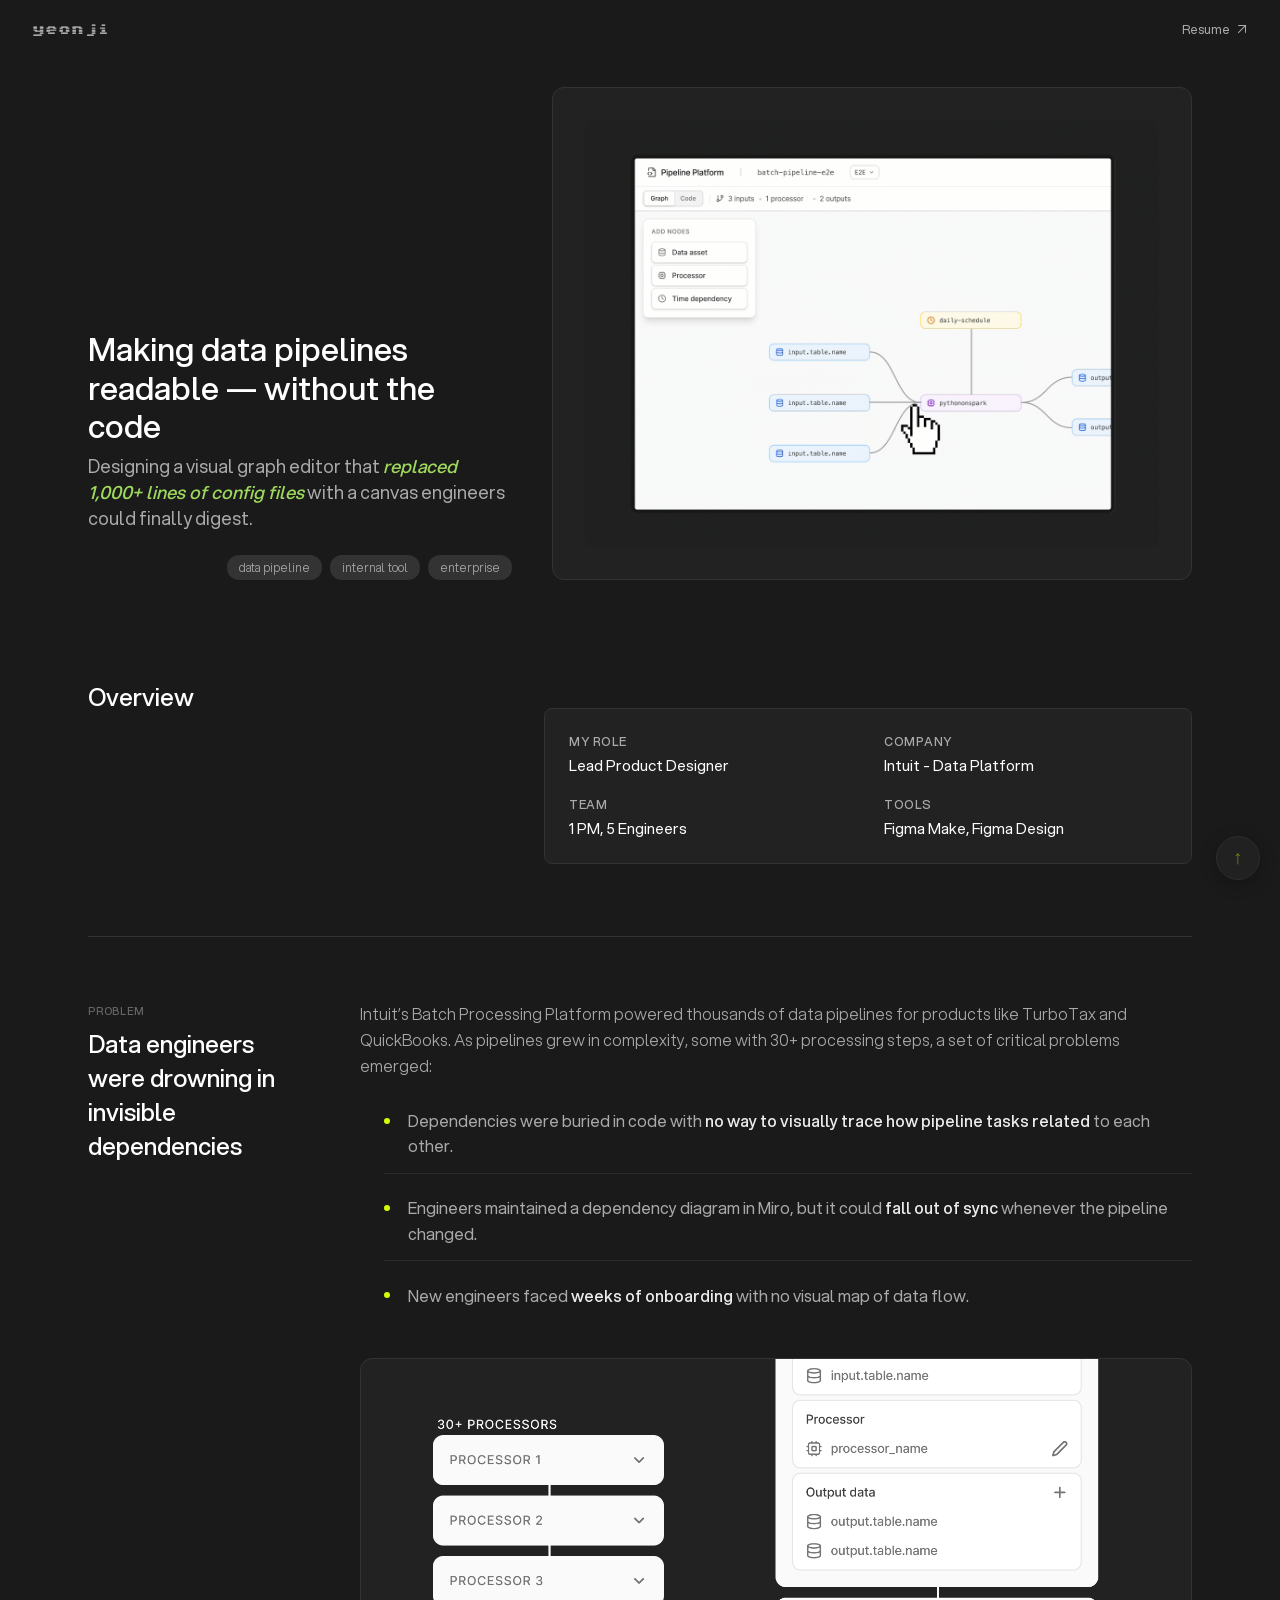
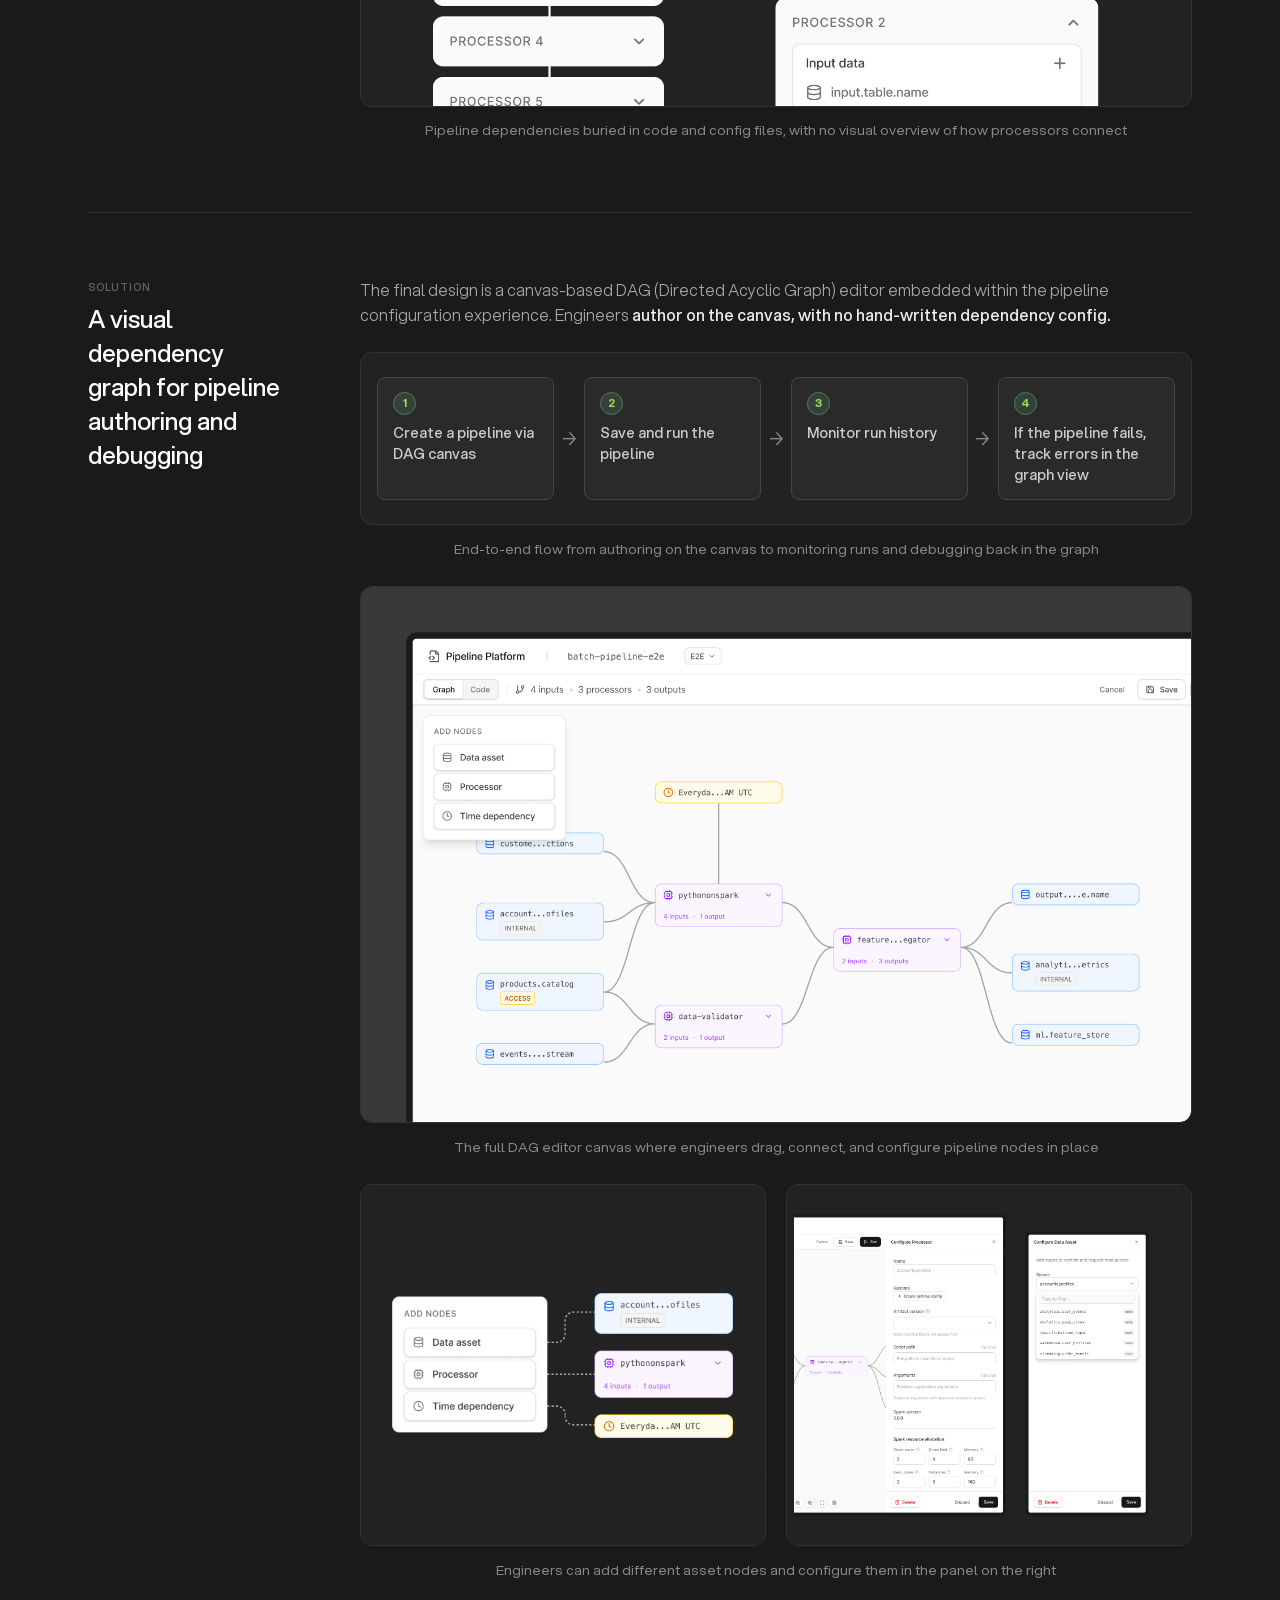
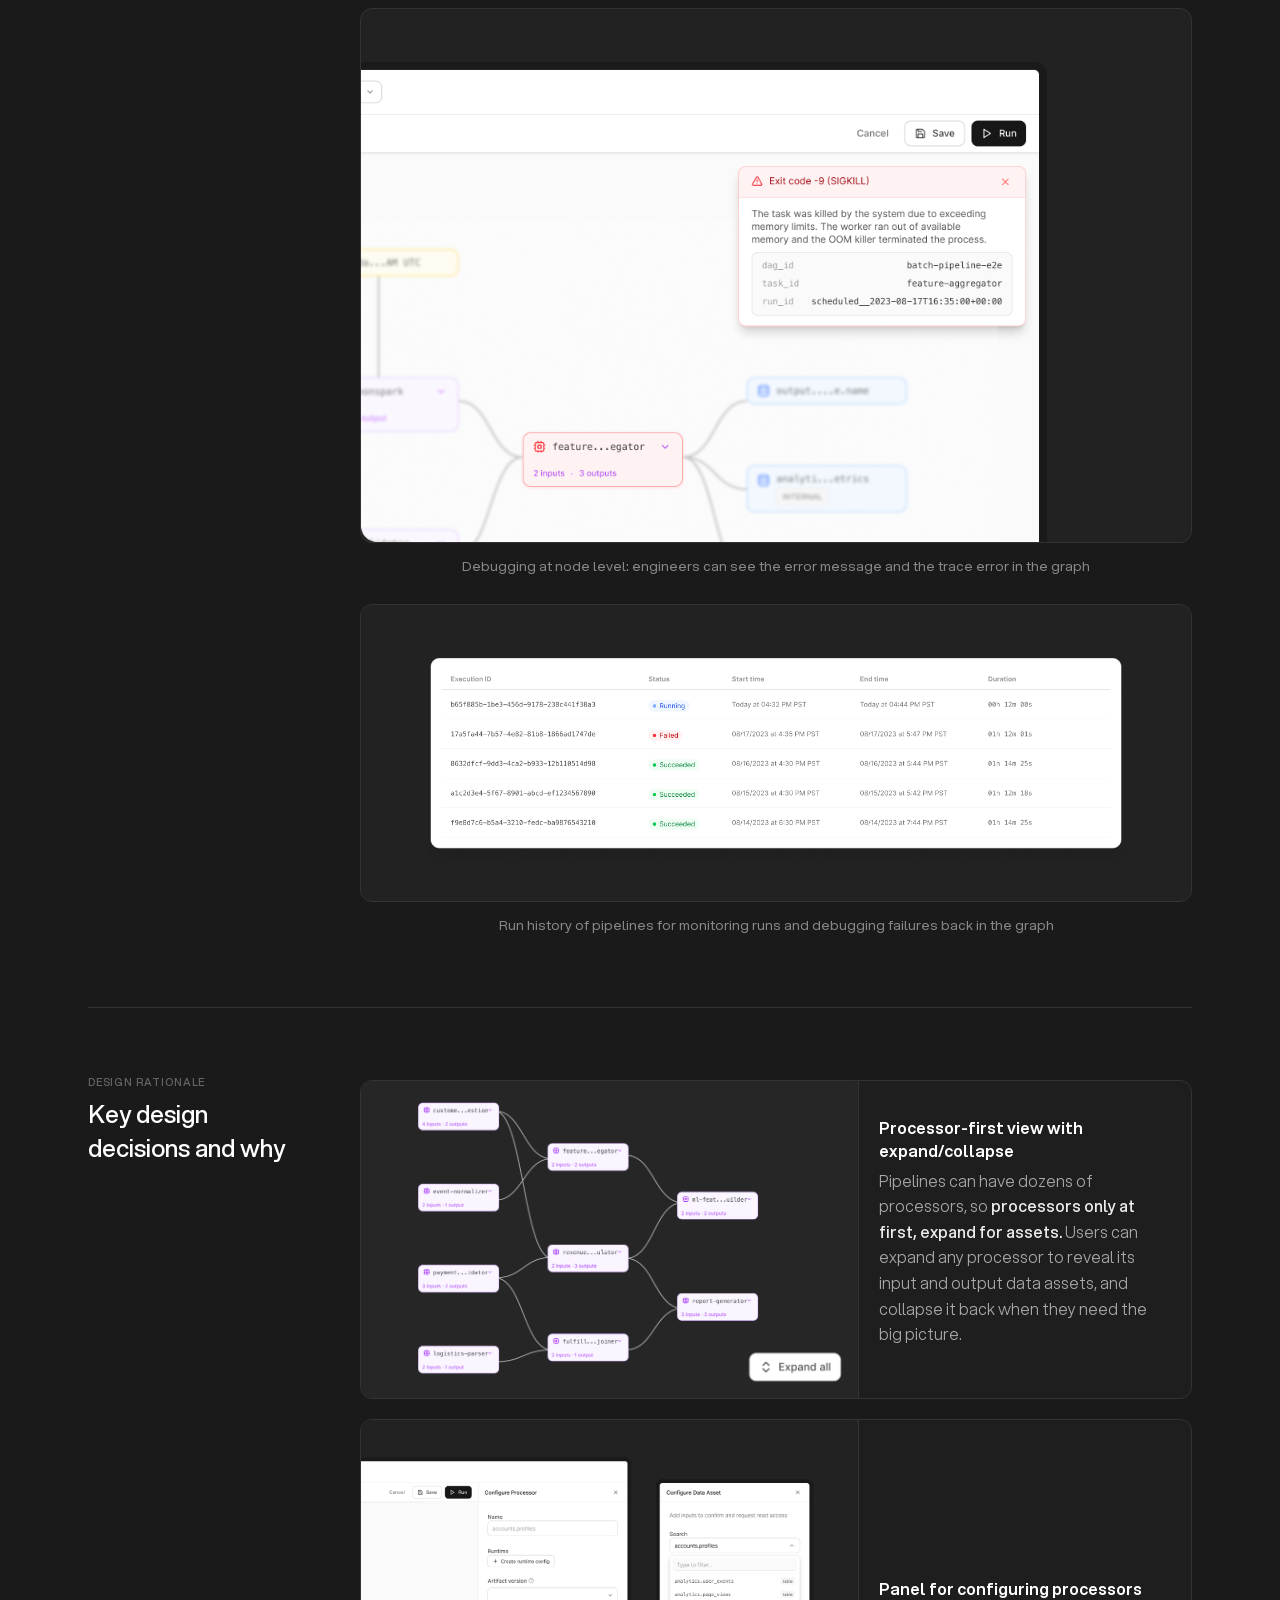
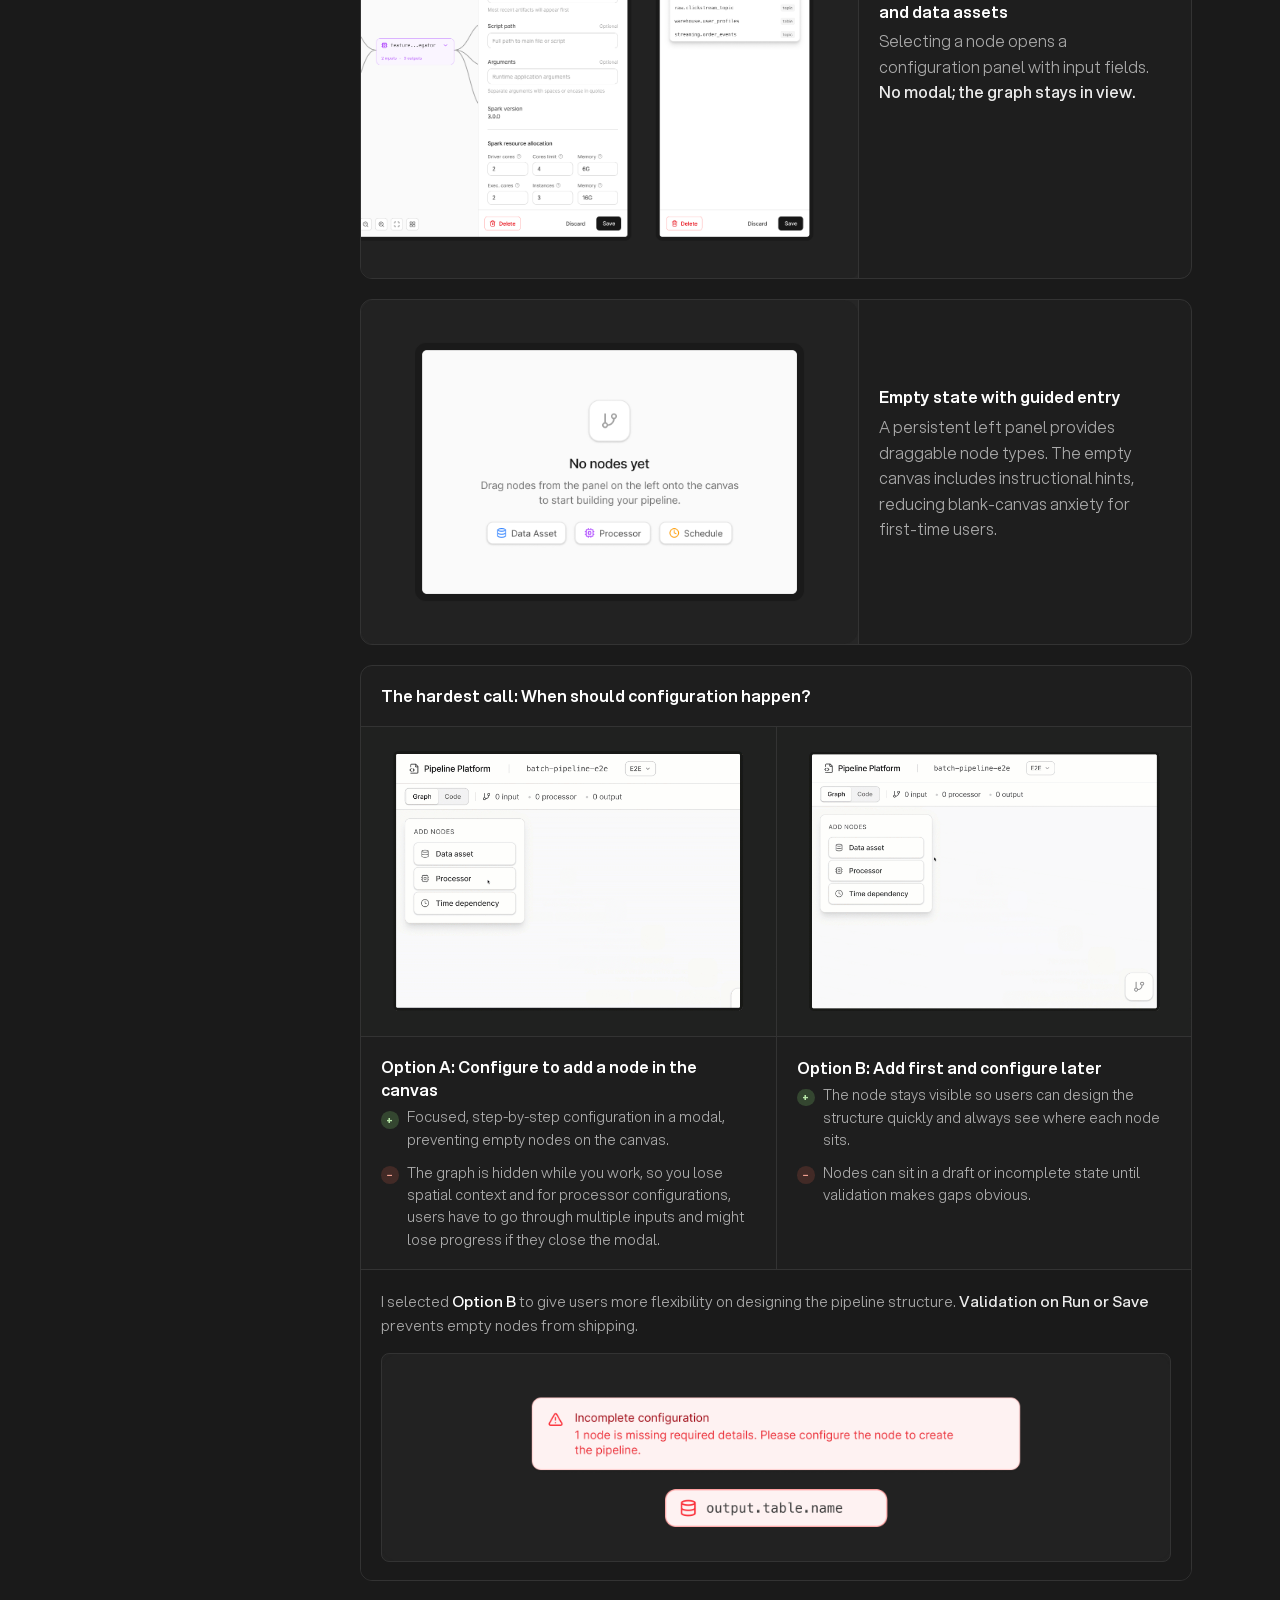
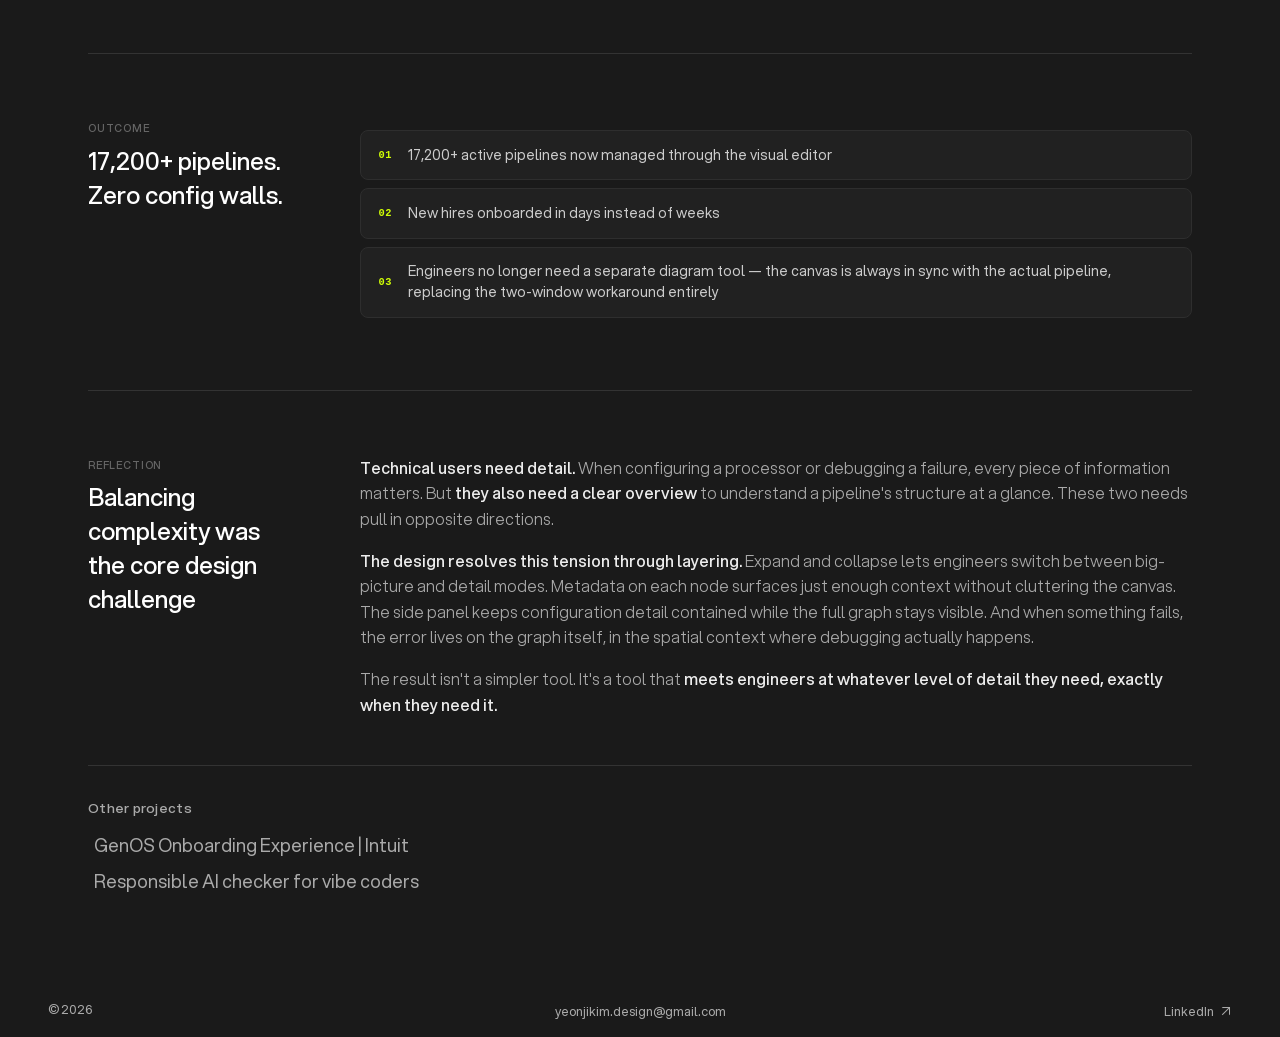
==== commit ebeee745: "Update dag content" ====
--- a/dag.html
+++ b/dag.html
@@ -55,11 +55,10 @@
                     <div class="project-section-heading">
                         <h2>Overview</h2>
                     </div>
-                    <p>Intuit's Batch Processing Platform powered thousands of data pipelines for TurboTax and QuickBooks. Engineers were debugging failures blind — no visual map of 30+ step dependency chains, no spatial context. I designed the tool that changed that: a canvas-based DAG editor that <span class="text-highlight">converted 100% of code-based pipeline configs to a visual graph, now managing 17,200+ pipelines in production.</span></p>
                     <div class="project-meta">
                         <div class="project-meta-item">
                             <span class="project-meta-label">My role</span>
-                            <span class="project-meta-value">Product Designer</span>
+                            <span class="project-meta-value">Lead Product Designer</span>
                         </div>
                         <div class="project-meta-item">
                             <span class="project-meta-label">Company</span>
--- a/styles.css
+++ b/styles.css
@@ -115,8 +115,16 @@
 
 .site-loader {
     position: fixed;
-    inset: 0;
+    top: -1px;
+    right: -1px;
+    bottom: -1px;
+    left: -1px;
     z-index: 10000;
+    width: calc(100vw + 2px);
+    height: calc(100vh + 2px);
+    height: calc(100dvh + 2px);
+    max-width: none;
+    max-height: none;
     display: grid;
     place-items: center;
     overflow: hidden;
@@ -157,11 +165,18 @@
 .site-loader__noise {
     position: absolute;
     inset: -1rem;
+    width: calc(100% + 2rem);
+    height: calc(100% + 2rem);
+    min-width: calc(100vw + 2rem);
+    min-height: calc(100vh + 2rem);
+    min-height: calc(100dvh + 2rem);
+    margin: 0;
     overflow: hidden;
     color: rgba(255, 255, 255, 0.095);
     font: 400 10px/1.25 ui-monospace, SFMono-Regular, Menlo, Monaco, Consolas, monospace;
     letter-spacing: 0.14em;
     white-space: pre-wrap;
+    overflow-wrap: anywhere;
     word-break: break-all;
     user-select: none;
 }
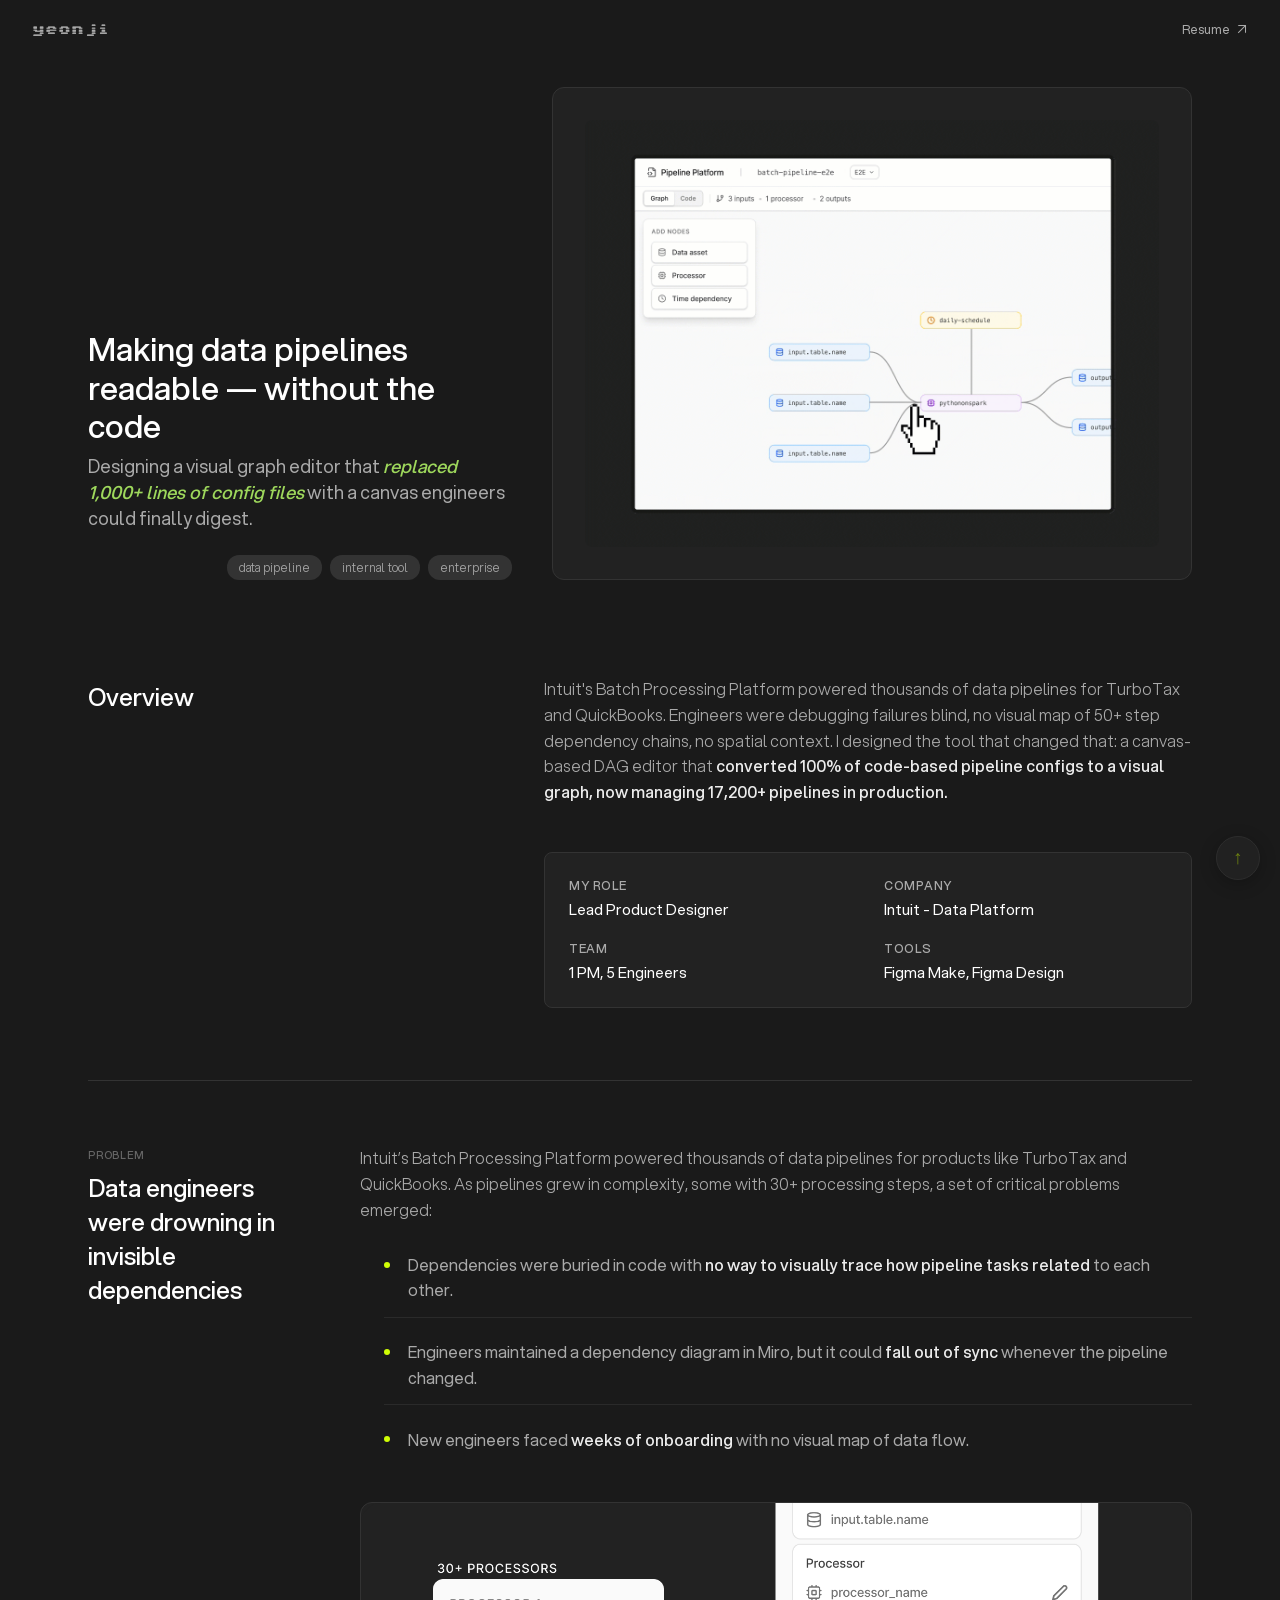
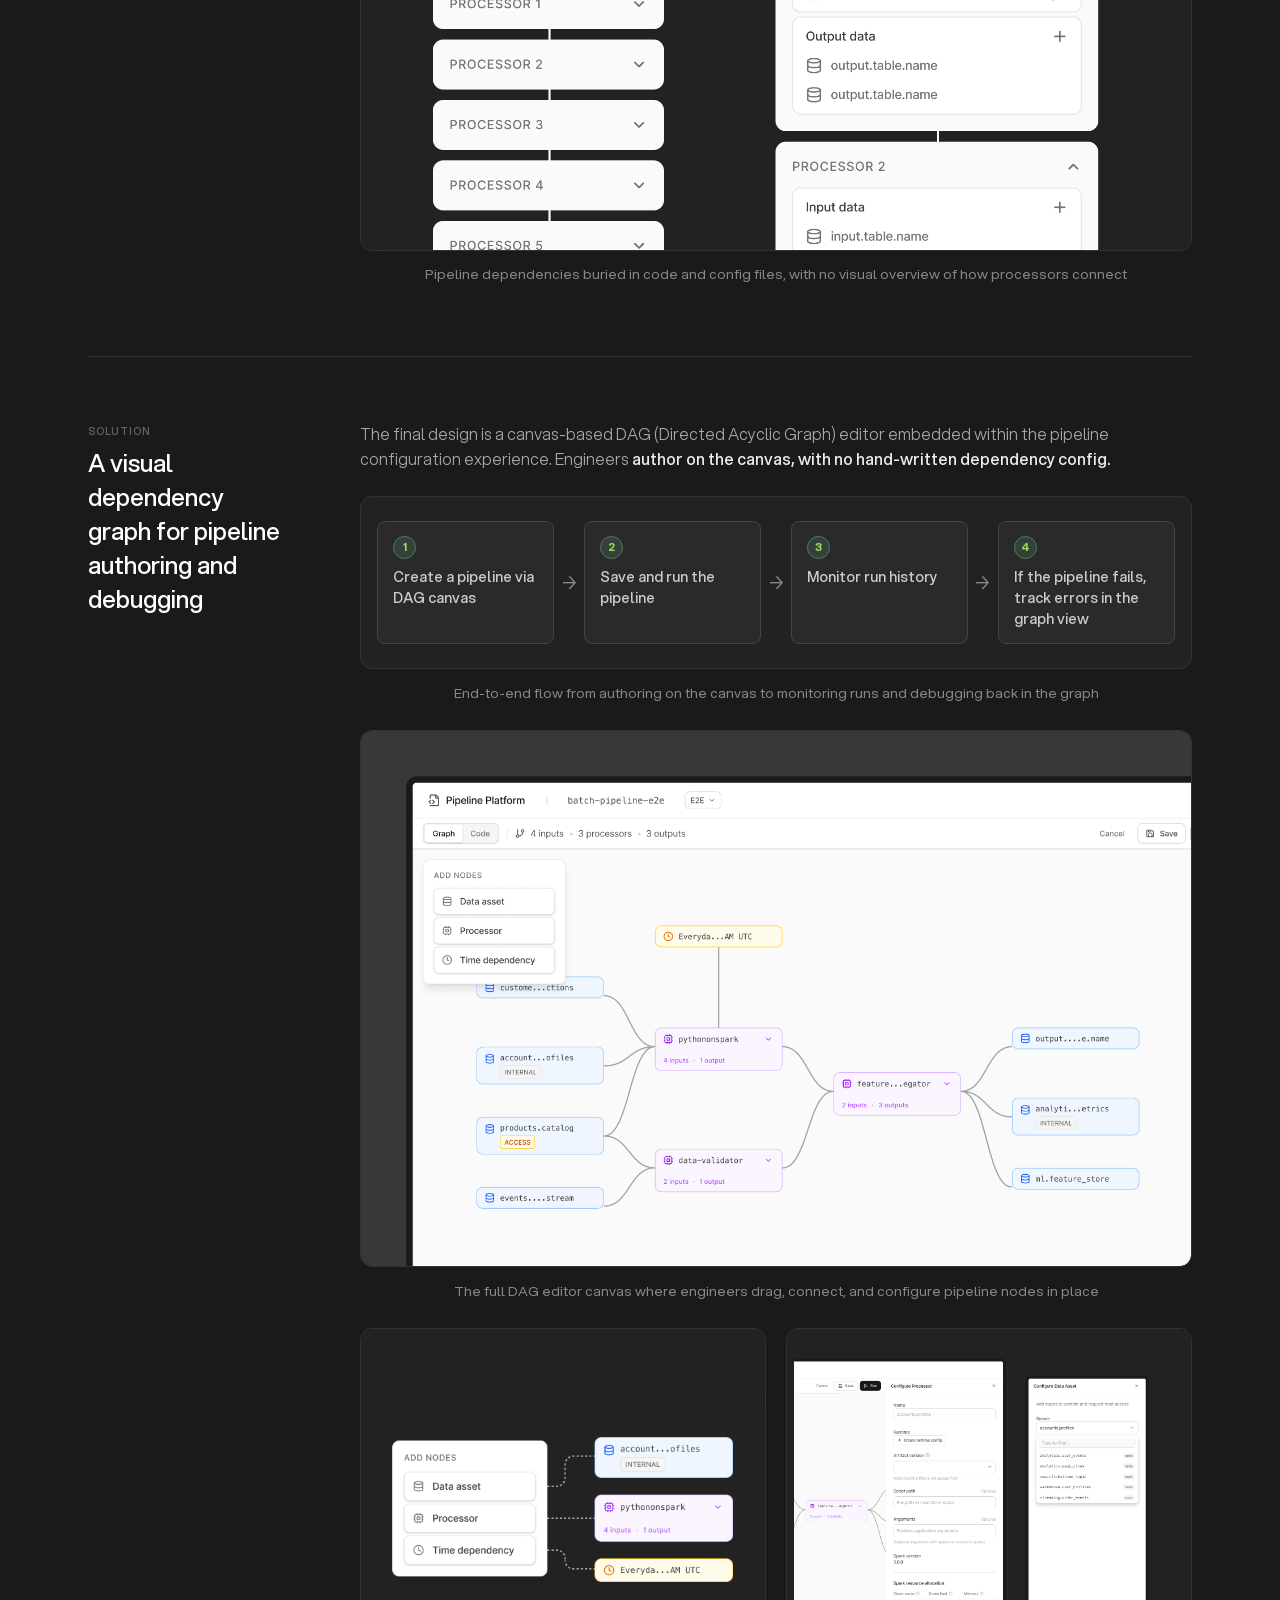
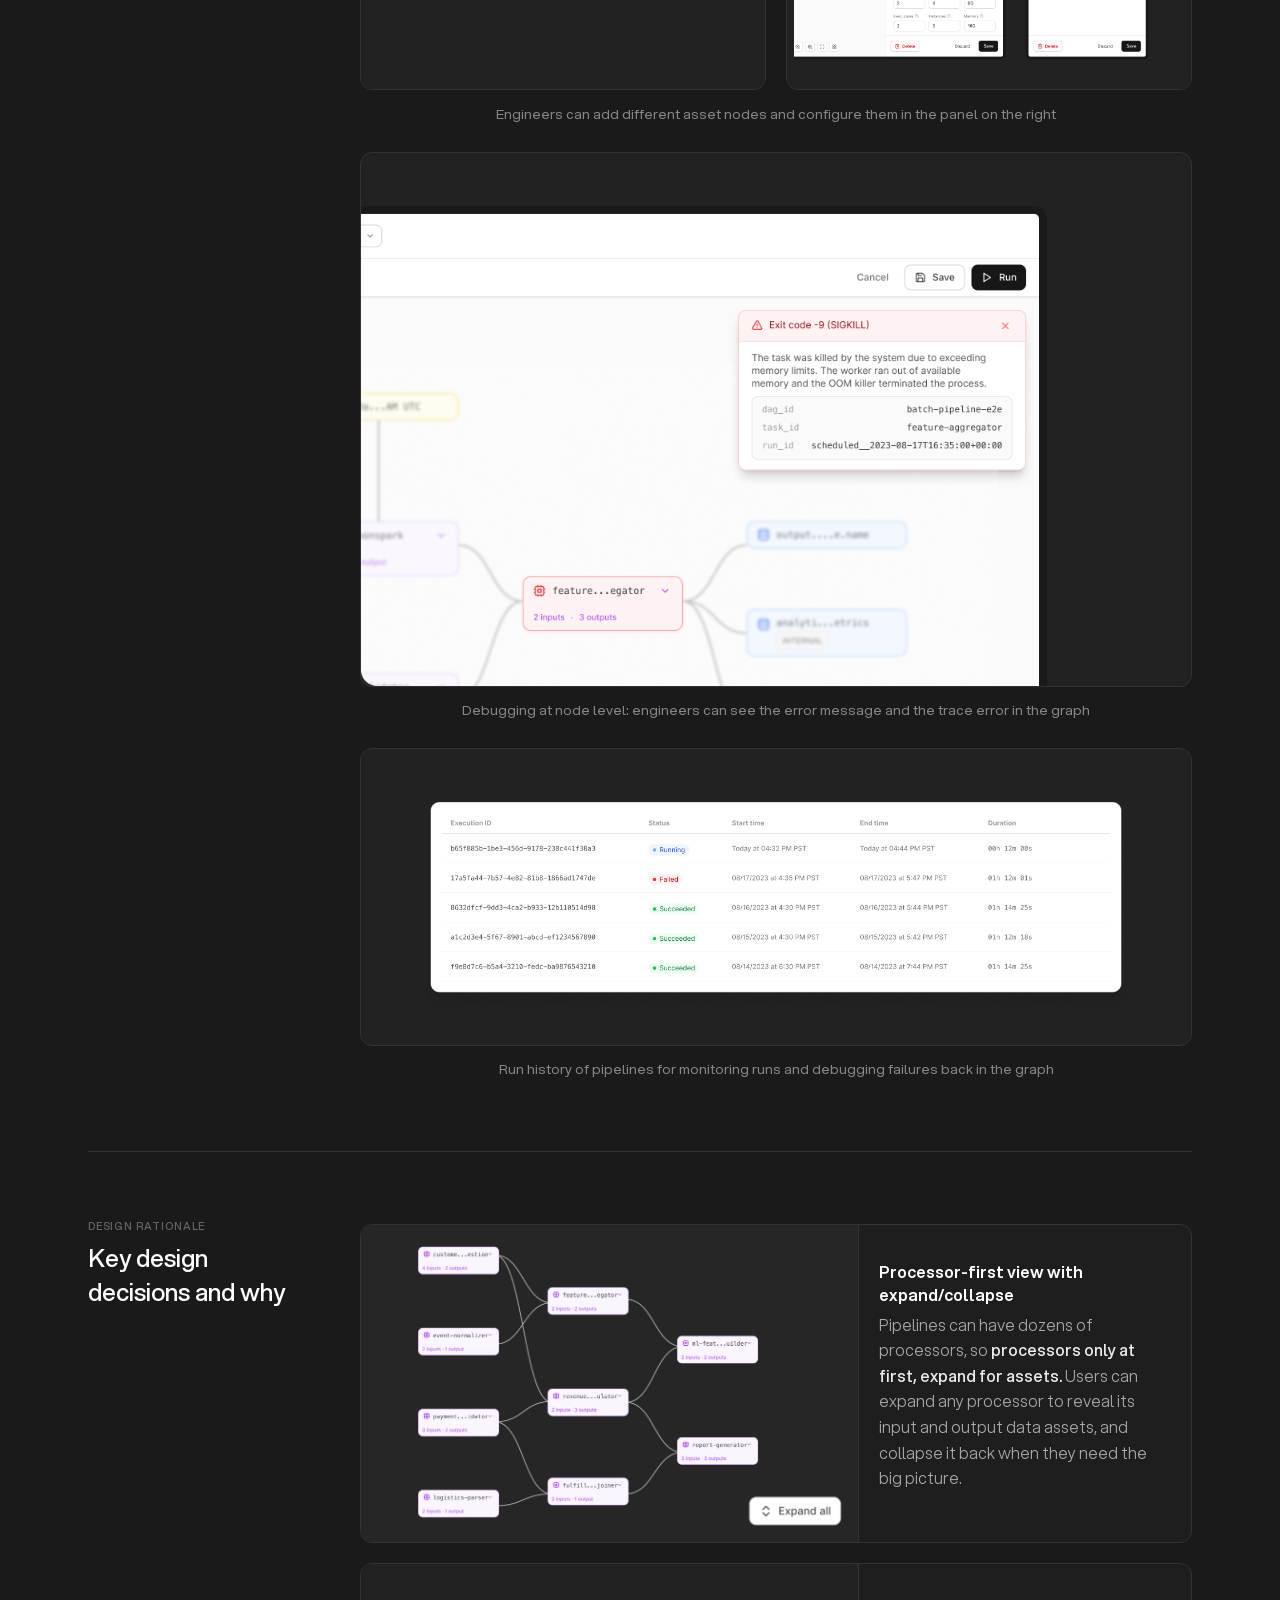
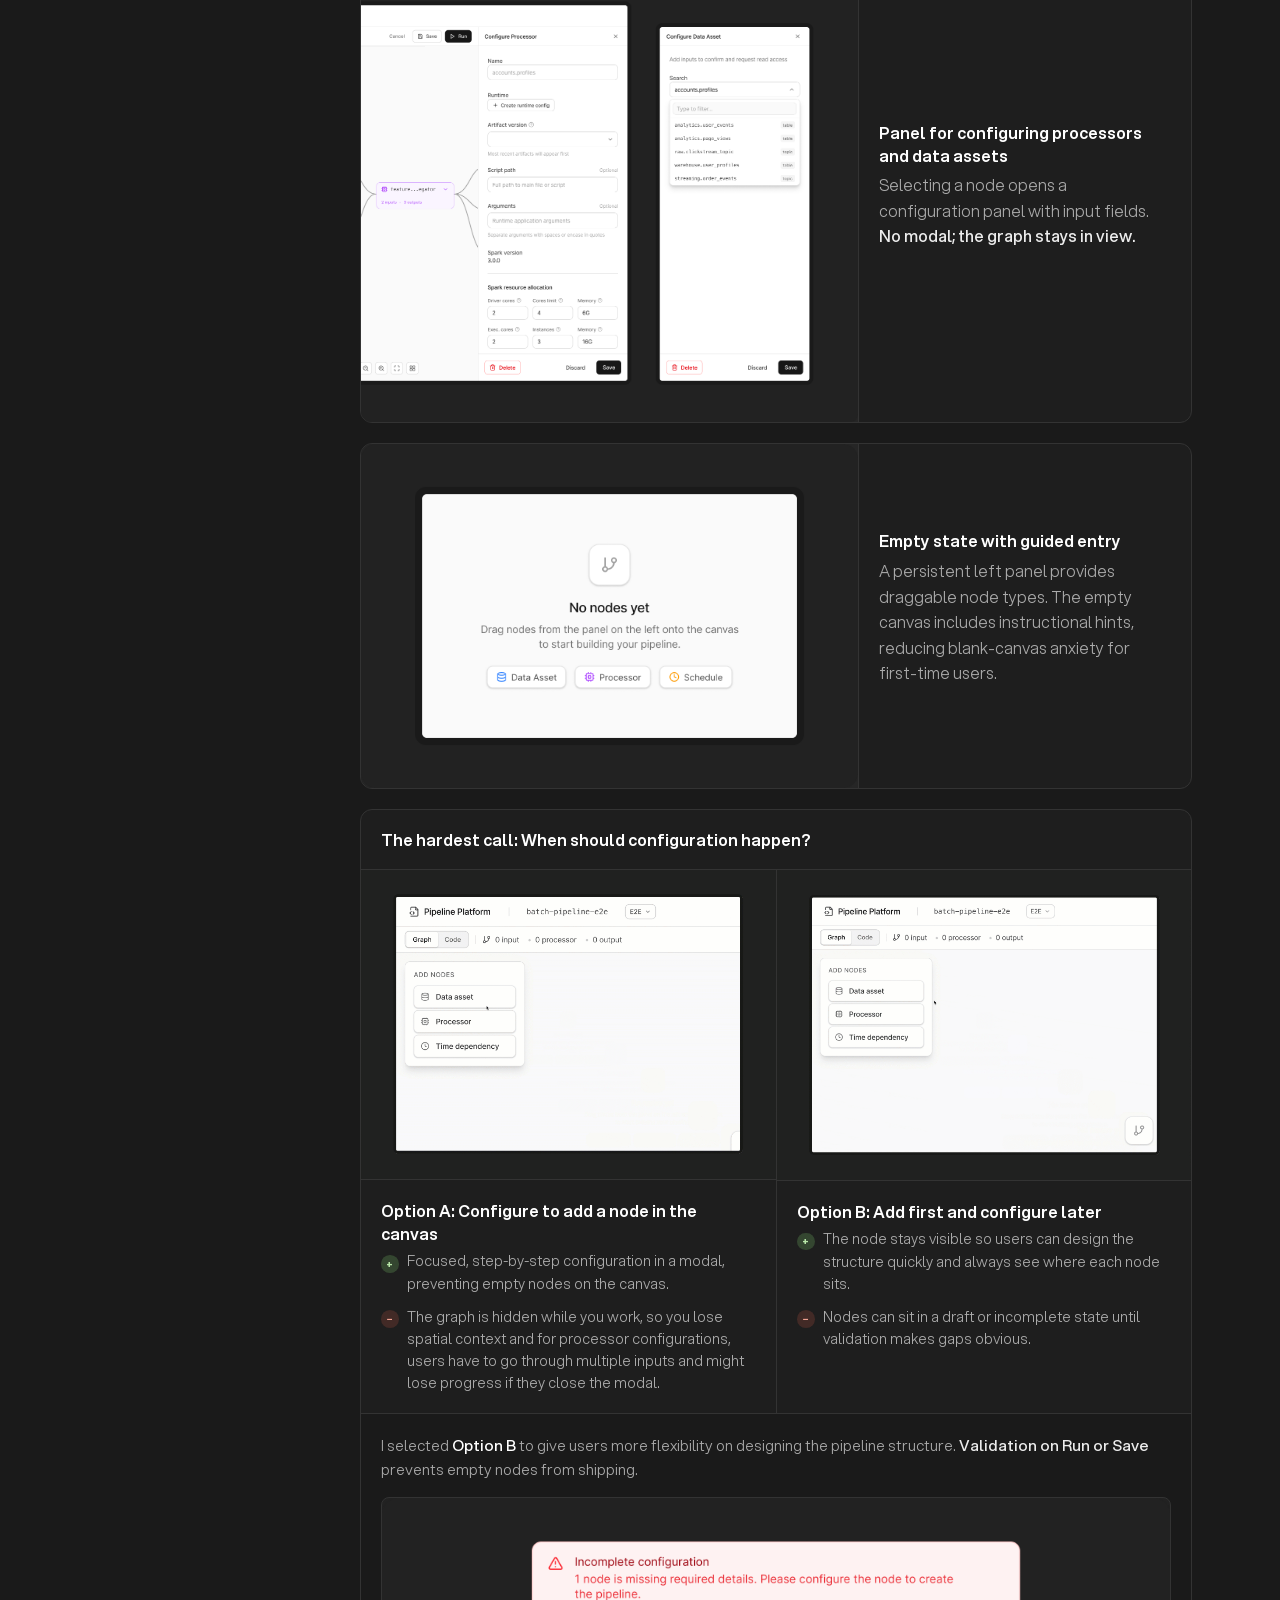
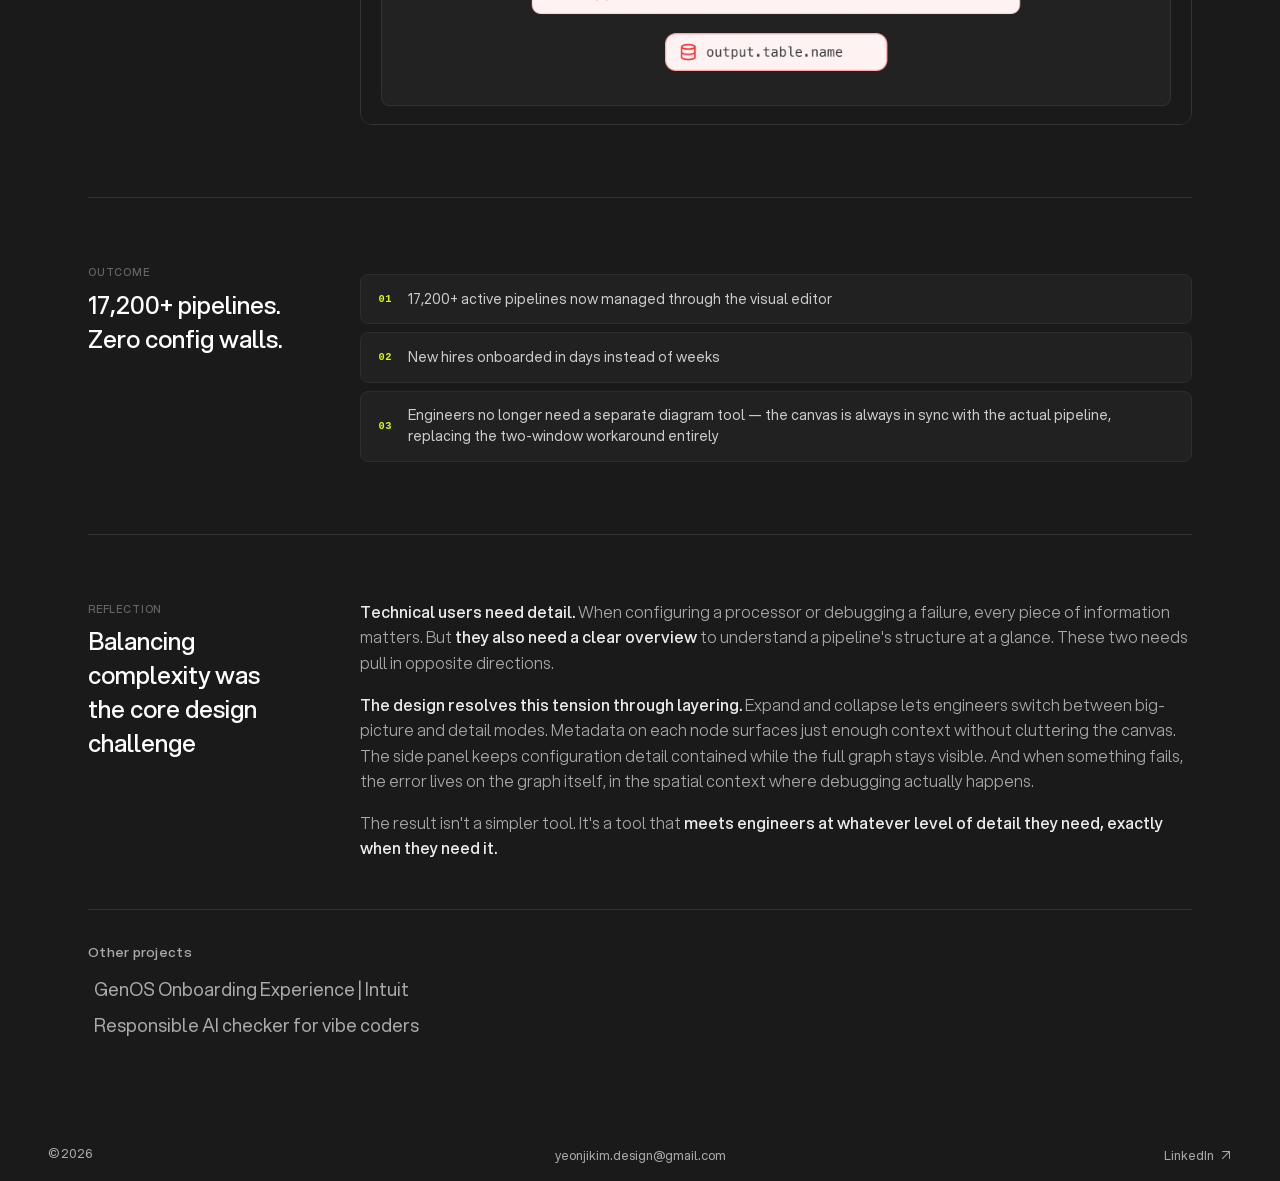
==== commit cfde4d66: "Update dag.html" ====
--- a/dag.html
+++ b/dag.html
@@ -55,6 +55,7 @@
                     <div class="project-section-heading">
                         <h2>Overview</h2>
                     </div>
+                    <p>Intuit's Batch Processing Platform powered thousands of data pipelines for TurboTax and QuickBooks. Engineers were debugging failures blind, no visual map of 50+ step dependency chains, no spatial context. I designed the tool that changed that: a canvas-based DAG editor that <span class="text-highlight">converted 100% of code-based pipeline configs to a visual graph, now managing 17,200+ pipelines in production.</span></p>
                     <div class="project-meta">
                         <div class="project-meta-item">
                             <span class="project-meta-label">My role</span>
